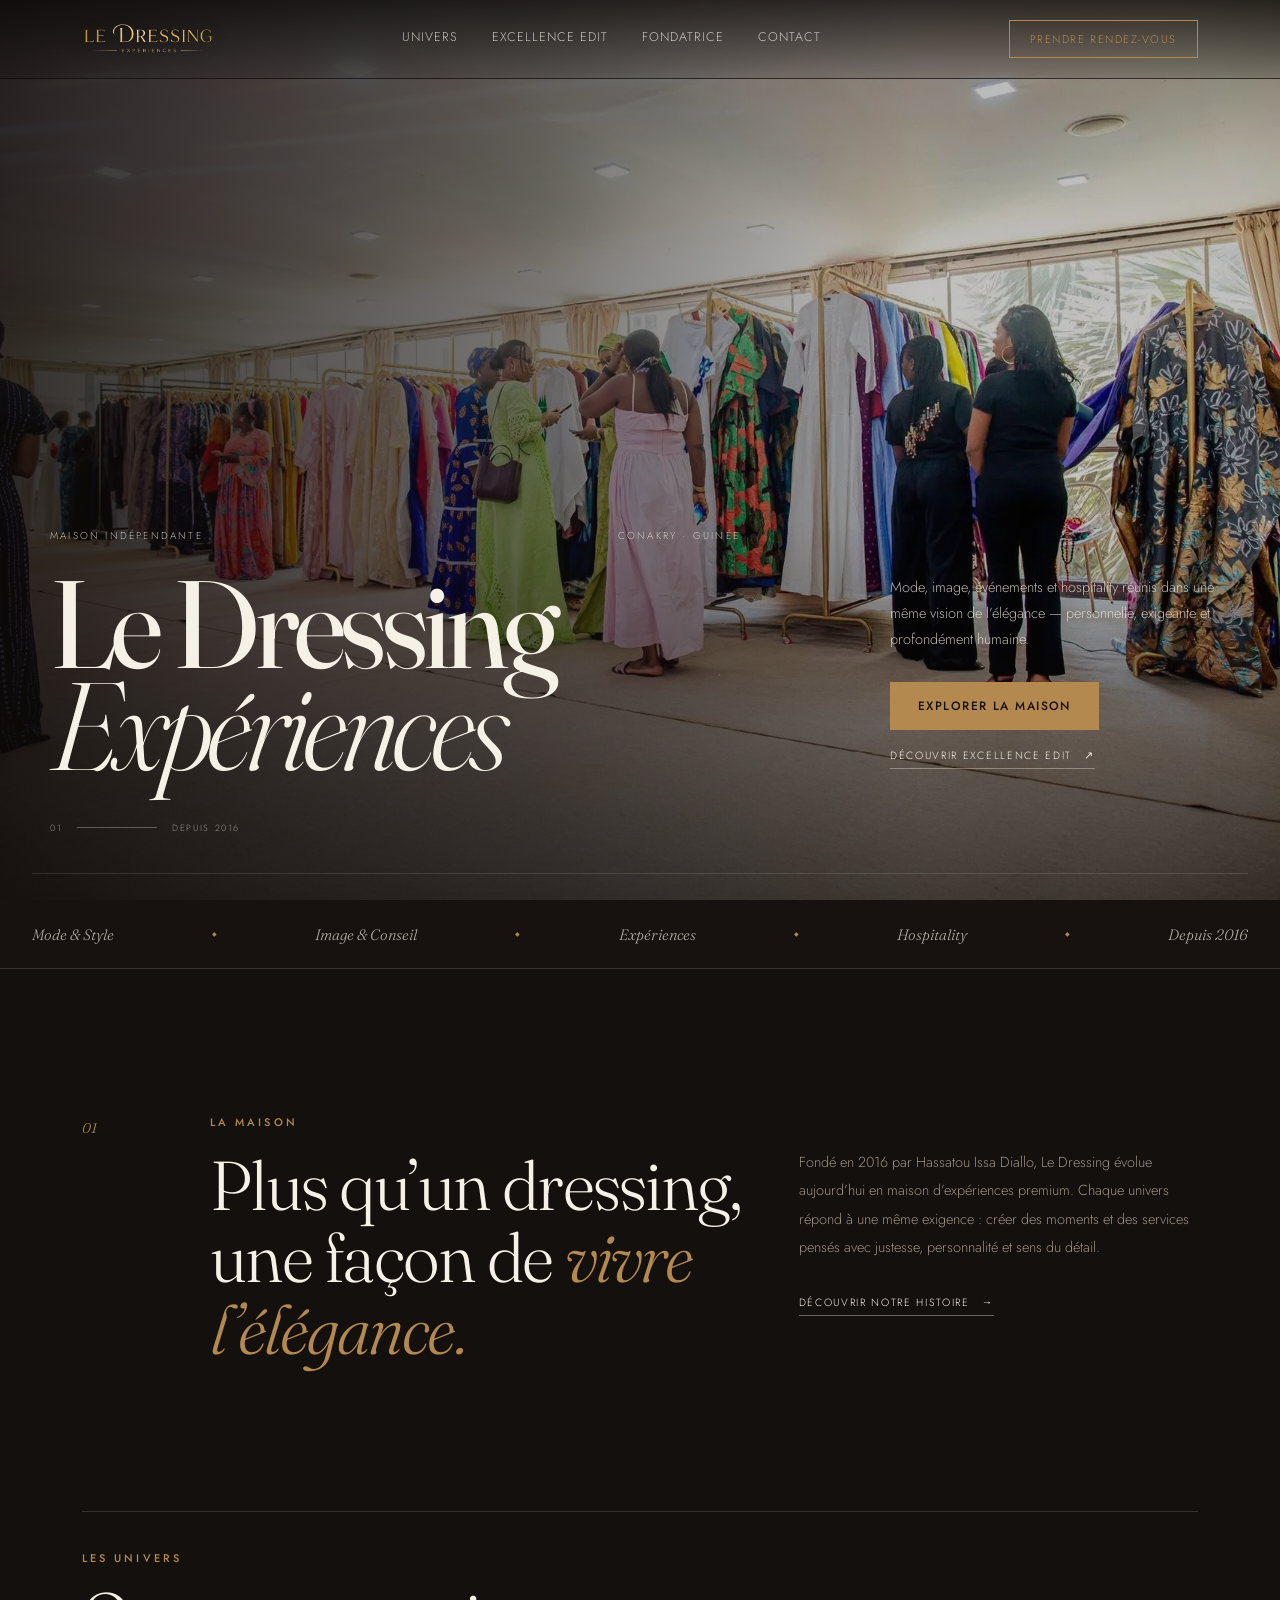
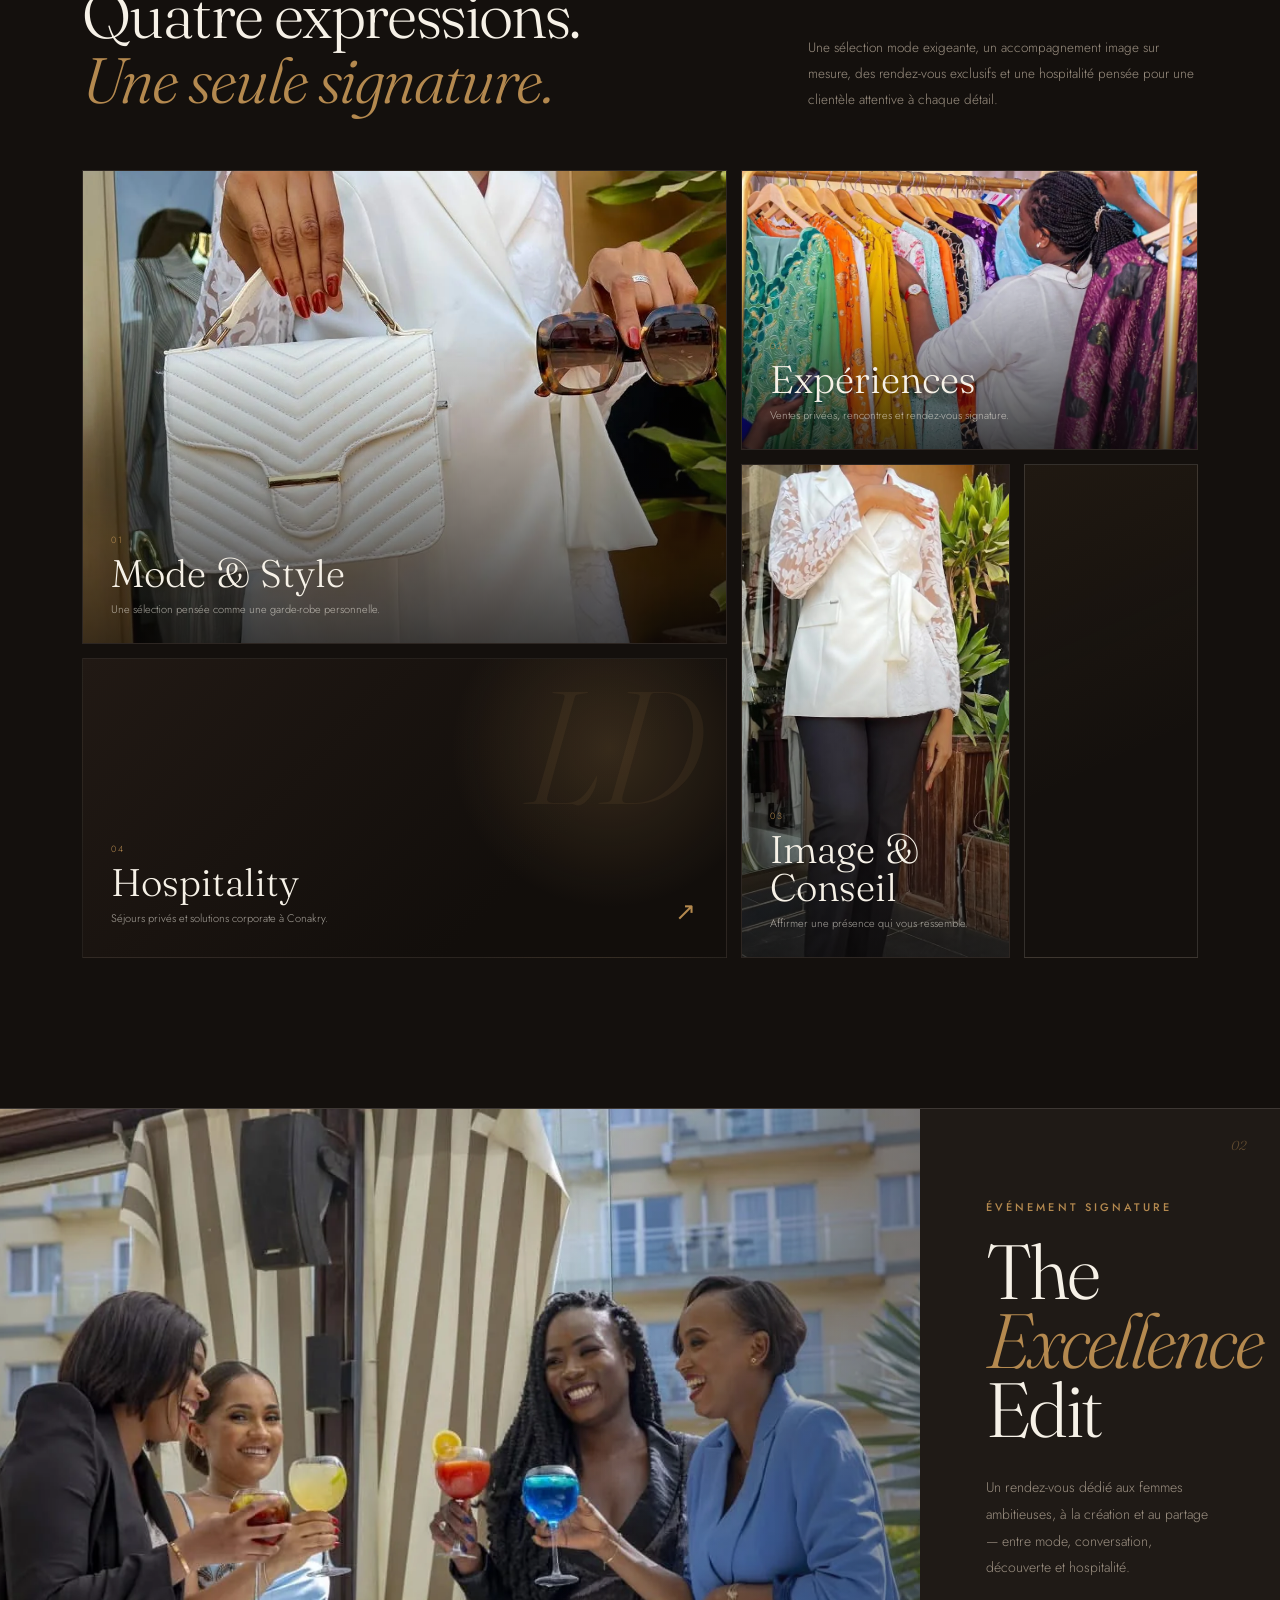
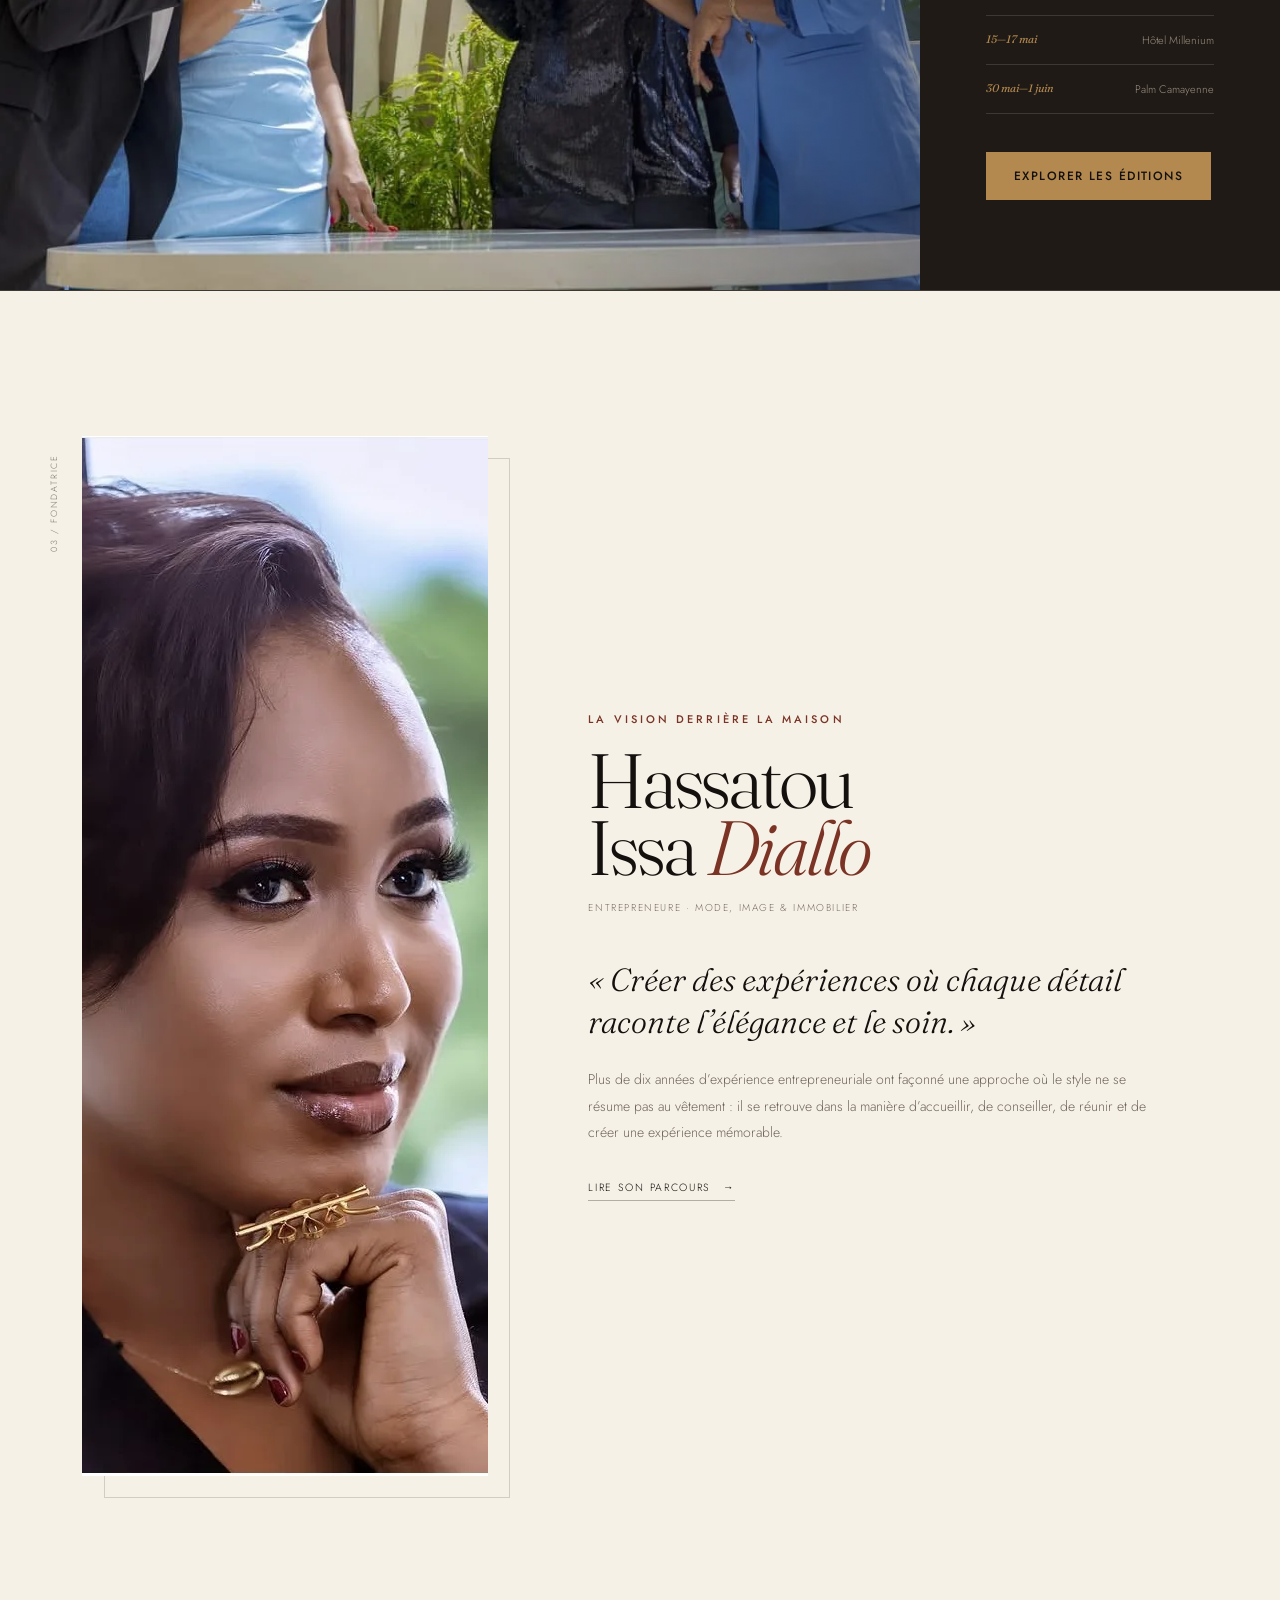
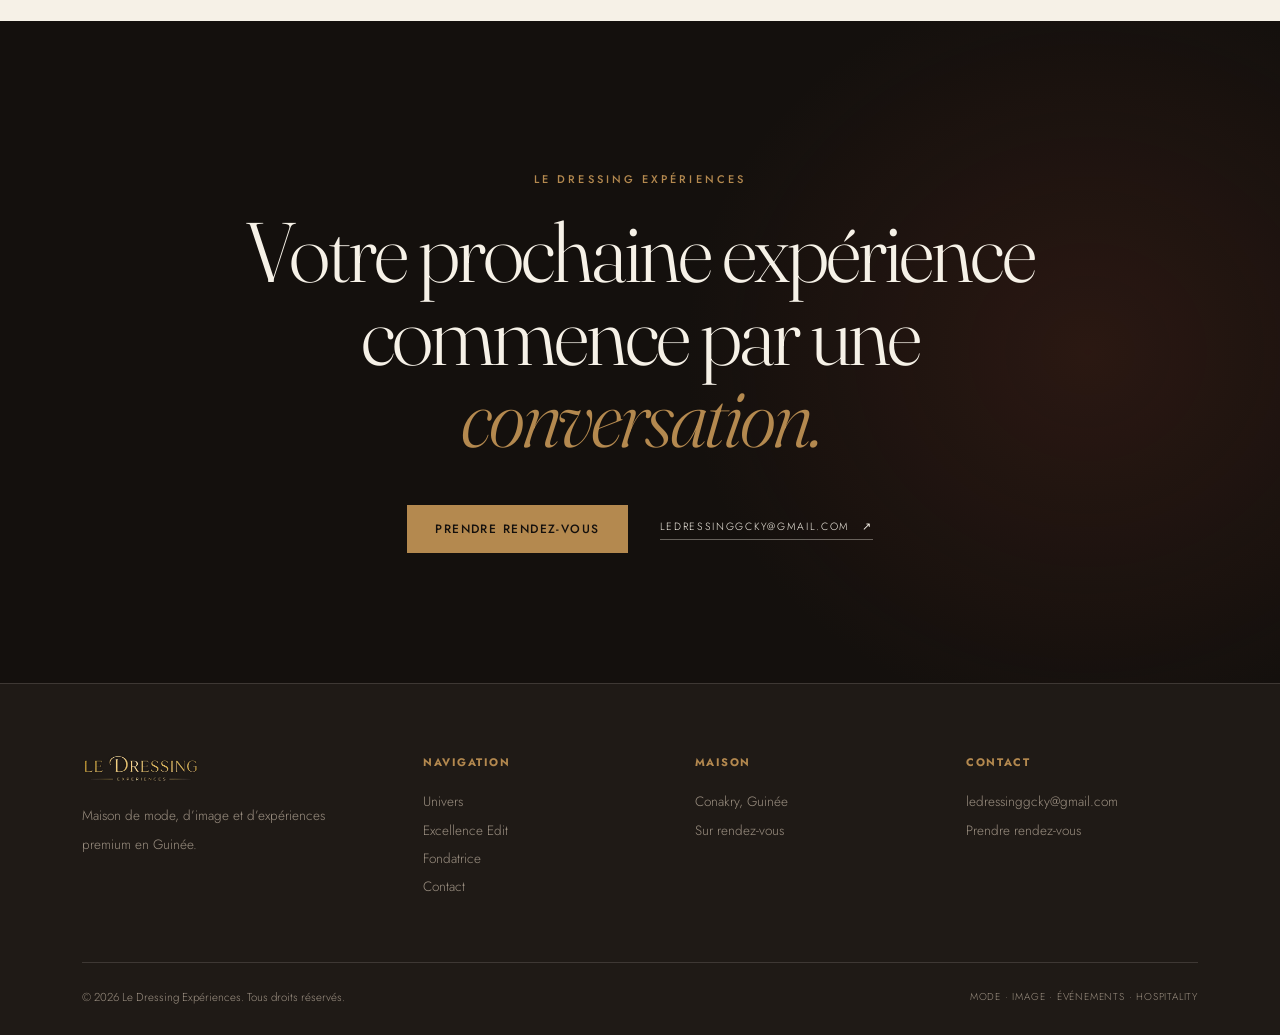
==== index.html @ 6ae2161b "Initial version Le Dressing Experiences" ====
<!DOCTYPE html>

<html lang="fr">
<head>
<meta charset="utf-8"/>
<meta content="width=device-width, initial-scale=1.0" name="viewport"/>
<title>Le Dressing Expériences — Mode, Image &amp; Expériences premium</title>
<meta content="Le Dressing Expériences, maison premium à Conakry : mode, conseil en image, événements exclusifs et hospitality sur rendez-vous." name="description"/>
<meta content="#14100D" name="theme-color"/>
<meta content="index,follow" name="robots"/>
<meta content="Le Dressing Expériences" property="og:title"/>
<meta content="Une maison premium à Conakry entre mode, image, événements exclusifs et hospitality." property="og:description"/>
<meta content="website" property="og:type"/>
<meta content="Le Dressing Expériences" property="og:site_name"/>
<meta content="fr_GN" property="og:locale"/>
<link href="https://fonts.googleapis.com" rel="preconnect"/>
<link crossorigin="" href="https://fonts.gstatic.com" rel="preconnect"/><link href="https://fonts.googleapis.com/css2?family=Fraunces:ital,opsz,wght@0,9..144,300;0,9..144,400;0,9..144,500;1,9..144,400;1,9..144,500&amp;family=Jost:wght@300;400;500;600&amp;display=swap" rel="stylesheet"/>
<link as="image" fetchpriority="high" href="assets/images/hero-le-dressing.webp" rel="preload"/><link href="assets/style.css" rel="stylesheet"/>
<link href="assets/images/logo-le-dressing.png" rel="icon" type="image/png"/>
<meta content="Le Dressing Expériences" name="author"/><meta content="telephone=no" name="format-detection"/></head>
<body class="home home-v3" data-page="home">
<a class="skip-link" href="#main-content">Aller au contenu</a>
<header>
<nav>
<a class="wordmark-logo" href="index.html"><img alt="Le Dressing Expériences" decoding="async" height="222" src="assets/images/logo-le-dressing.png" width="864"/></a>
<div class="navlinks">
<a href="univers.html">Univers</a>
<a href="excellence.html">Excellence Edit</a>
<a href="fondatrice.html">Fondatrice</a>
<a href="contact.html">Contact</a>
</div>
<a class="navcta" href="contact.html">Prendre rendez-vous</a>
<button aria-controls="mobile-menu" aria-label="Ouvrir le menu" class="hamburger" type="button"><span></span><span></span><span></span></button>
</nav>
<div aria-hidden="true" aria-label="Navigation mobile" class="mobile-menu" id="mobile-menu">
<button aria-label="Fermer le menu" class="mobile-menu-close" type="button">×</button>
<a aria-current="page" href="index.html">Accueil</a>
<a href="univers.html">Univers</a>
<a href="excellence.html">Excellence Edit</a>
<a href="fondatrice.html">Fondatrice</a>
<a href="contact.html">Contact</a>
<a class="navcta" href="contact.html">Prendre rendez-vous</a>
</div>
</header>
<main id="main-content">
<section class="hero editorial-hero">
<div class="hero-inner editorial-hero-inner">
<div class="hero-kicker">
<span>Maison indépendante</span>
<span>Conakry · Guinée</span>
</div>
<h1><span>Le Dressing</span><br/><em>Expériences</em></h1>
<div class="hero-bottomline">
<p class="hero-sub">Mode, image, événements et hospitality réunis dans une même vision de l’élégance — personnelle, exigeante et profondément humaine.</p>
<div class="hero-ctas">
<a class="btn-solid" href="univers.html">Explorer la maison</a>
<a class="text-link" href="excellence.html">Découvrir Excellence Edit <span>↗</span></a>
</div>
</div>
<div aria-hidden="true" class="hero-index"><span>01</span><i></i><span>Depuis 2016</span></div>
</div>
</section>
<section aria-label="Les univers Le Dressing" class="brand-strip">
<div class="brand-strip-track">
<span>Mode &amp; Style</span><i>◆</i><span>Image &amp; Conseil</span><i>◆</i><span>Expériences</span><i>◆</i><span>Hospitality</span><i>◆</i><span>Depuis 2016</span>
</div>
</section>
<section class="editorial-intro wrap">
<div class="editorial-intro-no">01</div>
<div class="editorial-intro-title">
<div class="eyebrow">La maison</div>
<h2>Plus qu’un dressing,<br/>une façon de <em>vivre l’élégance.</em></h2>
</div>
<div class="editorial-intro-copy">
<p>Fondé en 2016 par Hassatou Issa Diallo, Le Dressing évolue aujourd’hui en maison d’expériences premium. Chaque univers répond à une même exigence : créer des moments et des services pensés avec justesse, personnalité et sens du détail.</p>
<a class="text-link" href="fondatrice.html">Découvrir notre histoire <span>→</span></a>
</div>
</section>
<section class="editorial-universes wrap" id="univers">
<div class="section-line-head">
<div>
<div class="eyebrow">Les univers</div>
<h2>Quatre expressions.<br/><em>Une seule signature.</em></h2>
</div>
<p>Une sélection mode exigeante, un accompagnement image sur mesure, des rendez-vous exclusifs et une hospitalité pensée pour une clientèle attentive à chaque détail.</p>
</div>
<div class="fashion-grid">
<a class="fashion-tile fashion-tile-main" href="univers.html#mode">
<img alt="Accessoire de mode sélectionné par Le Dressing" decoding="async" height="1710" loading="lazy" src="assets/images/mode-sac-blanc.webp" width="1284"/>
<div class="fashion-tile-overlay"></div>
<div class="fashion-tile-caption"><span>01</span><h3>Mode &amp; Style</h3><small>Une sélection pensée comme une garde-robe personnelle.</small></div>
</a>
<a class="fashion-tile fashion-tile-event" href="univers.html#experiences">
<img alt="Expériences et événements Le Dressing" decoding="async" height="1648" loading="lazy" src="assets/images/experiences-evenements.webp" width="1100"/>
<div class="fashion-tile-overlay"></div>
<div class="fashion-tile-caption"><span>02</span><h3>Expériences</h3><small>Ventes privées, rencontres et rendez-vous signature.</small></div>
</a>
<a class="fashion-tile fashion-tile-image" href="univers.html#image">
<img alt="Conseil en image Le Dressing" decoding="async" height="1073" loading="lazy" src="assets/images/look-image-conseil.webp" width="1074"/>
<div class="fashion-tile-overlay"></div>
<div class="fashion-tile-caption"><span>03</span><h3>Image &amp; Conseil</h3><small>Affirmer une présence qui vous ressemble.</small></div>
</a>
<a class="fashion-tile fashion-tile-hospitality" href="univers.html#hospitality">
<div class="hospitality-monogram">LD</div>
<div class="fashion-tile-caption"><span>04</span><h3>Hospitality</h3><small>Séjours privés et solutions corporate à Conakry.</small></div>
<div class="tile-arrow">↗</div>
</a>
</div>
</section>
<section class="signature-feature">
<div class="signature-photo">
<img alt="Moment convivial lors d’un événement Le Dressing" decoding="async" height="933" loading="lazy" src="assets/images/excellence-cocktails.webp" width="1400"/>
</div>
<div class="signature-panel">
<div class="signature-number">02</div>
<div class="eyebrow">Événement signature</div>
<h2>The<br/><em>Excellence</em><br/>Edit</h2>
<p>Un rendez-vous dédié aux femmes ambitieuses, à la création et au partage — entre mode, conversation, découverte et hospitalité.</p>
<div class="signature-facts">
<div><b>15—17 mai</b><span>Hôtel Millenium</span></div>
<div><b>30 mai—1 juin</b><span>Palm Camayenne</span></div>
</div>
<a class="btn-solid" href="excellence.html">Explorer les éditions</a>
</div>
</section>
<section class="founder-editorial">
<div class="wrap founder-editorial-grid">
<div class="founder-image-wrap">
<div class="founder-image-index">03 / Fondatrice</div>
<img alt="Hassatou Issa Diallo, fondatrice de Le Dressing Expériences" decoding="async" height="1040" loading="lazy" src="assets/images/hassatou-issa-diallo.webp" width="828"/>
</div>
<div class="founder-editorial-copy">
<div class="eyebrow">La vision derrière la maison</div>
<h2>Hassatou<br/>Issa <em>Diallo</em></h2>
<p class="founder-role">Entrepreneure · Mode, Image &amp; Immobilier</p>
<blockquote>« Créer des expériences où chaque détail raconte l’élégance et le soin. »</blockquote>
<p>Plus de dix années d’expérience entrepreneuriale ont façonné une approche où le style ne se résume pas au vêtement : il se retrouve dans la manière d’accueillir, de conseiller, de réunir et de créer une expérience mémorable.</p>
<a class="text-link dark-link" href="fondatrice.html">Lire son parcours <span>→</span></a>
</div>
</div>
</section>
<section class="closing-editorial">
<div class="wrap closing-editorial-inner">
<div class="eyebrow">Le Dressing Expériences</div>
<h2>Votre prochaine expérience<br/>commence par une <em>conversation.</em></h2>
<div class="closing-actions">
<a class="btn-solid" href="contact.html">Prendre rendez-vous</a>
<a class="text-link" href="mailto:ledressinggcky@gmail.com">ledressinggcky@gmail.com <span>↗</span></a>
</div>
</div>
</section>
</main>
<footer id="contact-footer">
<div class="wrap">
<div class="f-top">
<div>
<img alt="Le Dressing Expériences" decoding="async" height="222" loading="lazy" src="assets/images/logo-le-dressing.png" style="height:30px;width:auto;margin-bottom:18px;display:block;" width="864"/>
<p>Maison de mode, d’image et d’expériences premium en Guinée.</p>
</div>
<div>
<h5>Navigation</h5>
<a href="univers.html">Univers</a>
<a href="excellence.html">Excellence Edit</a>
<a href="fondatrice.html">Fondatrice</a>
<a href="contact.html">Contact</a>
</div>
<div>
<h5>Maison</h5>
<p>Conakry, Guinée</p>
<p>Sur rendez-vous</p>
</div>
<div>
<h5>Contact</h5>
<a href="mailto:ledressinggcky@gmail.com">ledressinggcky@gmail.com</a>
<a href="contact.html">Prendre rendez-vous</a>
</div>
</div>
<div class="f-bottom">
<div>© 2026 Le Dressing Expériences. Tous droits réservés.</div>
<div style="color:var(--taupe);letter-spacing:.08em;text-transform:uppercase;font-size:10px;">Mode · Image · Événements · Hospitality</div>
</div>
</div>
</footer>
<script defer="" src="assets/app.js"></script>
</body>
</html>
---- assets/style.css ----
:root{
    --ink:#14100D;
    --ink-2:#1F1A16;
    --ivory:#F6F1E7;
    --gold:#B4894F;
    --rust:#7A3324;
    --taupe:#9C9082;
    --line: rgba(246,241,231,0.14);
  }
  *{margin:0;padding:0;box-sizing:border-box;}
  html{scroll-behavior:smooth;}
  body{
    background:var(--ink);
    color:var(--ivory);
    font-family:'Jost', sans-serif;
    font-weight:300;
    overflow-x:hidden;
  }
  .serif{font-family:'Fraunces', serif;}
  .eyebrow{
    font-family:'Jost', sans-serif;
    text-transform:uppercase;
    letter-spacing:0.28em;
    font-size:11px;
    color:var(--gold);
    font-weight:500;
  }
  a{color:inherit; text-decoration:none;}
  .wrap{max-width:1180px; margin:0 auto; padding:0 32px;}

  /* dressing-rail divider — signature motif */
  .rail{
    display:flex;
    align-items:center;
    gap:0;
    width:100%;
  }
  .rail::before, .rail::after{
    content:"";
    height:1px;
    background:var(--line);
    flex:1;
  }
  .rail-ticks{
    display:flex;
    gap:14px;
    padding:0 18px;
  }
  .rail-ticks span{
    width:1px;
    height:14px;
    background:var(--gold);
    opacity:0.7;
    display:block;
  }

  /* nav */
  header{
    position:sticky; top:0; z-index:50;
    background:rgba(20,16,13,0.88);
    backdrop-filter: blur(10px);
    border-bottom:1px solid var(--line);
  }
  nav{
    display:flex; align-items:center; justify-content:space-between;
    padding:20px 32px;
    max-width:1180px; margin:0 auto;
  }
  .wordmark{
    font-family:'Fraunces', serif;
    font-size:19px;
    letter-spacing:0.14em;
  }
  .wordmark small{
    display:block;
    font-family:'Jost', sans-serif;
    font-size:8.5px;
    letter-spacing:0.32em;
    color:var(--gold);
    margin-top:3px;
  }
  .navlinks{display:flex; gap:34px; font-size:12.5px; letter-spacing:0.08em; text-transform:uppercase;}
  .navlinks a{opacity:0.75; transition:opacity .25s;}
  .navlinks a:hover{opacity:1; color:var(--gold);}
  .navcta{
    border:1px solid var(--gold);
    padding:10px 20px;
    font-size:11px;
    letter-spacing:0.14em;
    text-transform:uppercase;
    color:var(--gold);
    transition: all .25s;
    white-space:nowrap;
  }
  .navcta:hover{background:var(--gold); color:var(--ink);}
  @media (max-width:860px){ .navlinks{display:none;} }

  /* hero */
  .hero{
    position:relative;
    min-height:92vh;
    display:flex;
    align-items:flex-end;
    padding:0 32px 90px;
    background:
      radial-gradient(ellipse 80% 60% at 75% 15%, rgba(122,51,36,0.28), transparent 60%),
      radial-gradient(ellipse 60% 50% at 10% 90%, rgba(180,137,79,0.10), transparent 60%),
      var(--ink);
  }
  .hero-inner{max-width:1180px; margin:0 auto; width:100%;}
  .hero h1{
    font-family:'Fraunces', serif;
    font-weight:400;
    font-size:clamp(48px, 8vw, 104px);
    line-height:0.98;
    letter-spacing:-0.01em;
  }
  .hero h1 em{
    font-style:italic;
    font-weight:400;
    color:var(--gold);
  }
  .hero-sub{
    max-width:440px;
    margin-top:26px;
    font-size:16px;
    line-height:1.7;
    color:var(--taupe);
  }
  .hero-ctas{display:flex; gap:16px; margin-top:38px; flex-wrap:wrap;}
  .btn-solid{
    background:var(--gold); color:var(--ink);
    padding:15px 28px;
    font-size:12px; letter-spacing:0.12em; text-transform:uppercase;
    font-weight:500;
    transition:opacity .25s;
  }
  .btn-solid:hover{opacity:0.85;}
  .btn-ghost{
    border:1px solid var(--line);
    padding:15px 28px;
    font-size:12px; letter-spacing:0.12em; text-transform:uppercase;
    transition:border-color .25s, color .25s;
  }
  .btn-ghost:hover{border-color:var(--gold); color:var(--gold);}

  /* placeholder media block */
  .ph{
    position:relative;
    background:
      linear-gradient(150deg, rgba(180,137,79,0.16), rgba(122,51,36,0.22)),
      repeating-linear-gradient(45deg, rgba(246,241,231,0.03) 0 2px, transparent 2px 14px);
    border:1px dashed rgba(246,241,231,0.28);
    display:flex; align-items:center; justify-content:center;
    text-align:center;
  }
  .ph-label{
    font-size:10.5px;
    letter-spacing:0.12em;
    text-transform:uppercase;
    color:var(--taupe);
    padding:14px;
    line-height:1.6;
  }
  .ph-label b{display:block; color:var(--ivory); font-size:11px; margin-bottom:4px; letter-spacing:0.08em;}

  /* intro statement */
  .intro{padding:120px 0 100px;}
  .intro-grid{
    display:grid; grid-template-columns:1fr 1.4fr; gap:60px; align-items:start;
  }
  .intro-grid .eyebrow{margin-bottom:18px;}
  .intro-grid h2{
    font-family:'Fraunces', serif; font-weight:400;
    font-size:clamp(26px,3.4vw,38px);
    line-height:1.25;
  }
  .intro-grid p{color:var(--taupe); line-height:1.85; font-size:15px; margin-top:20px;}
  @media (max-width:760px){ .intro-grid{grid-template-columns:1fr;} }

  /* universes */
  .universes{padding:0 0 130px;}
  .u-head{display:flex; justify-content:space-between; align-items:flex-end; margin-bottom:44px; gap:20px; flex-wrap:wrap;}
  .u-head h3{font-family:'Fraunces', serif; font-size:30px; font-weight:400;}
  .u-grid{display:grid; grid-template-columns:repeat(4,1fr); gap:1px; background:var(--line); border:1px solid var(--line);}
  .u-card{background:var(--ink); padding:34px 26px; min-height:340px; display:flex; flex-direction:column;}
  .u-card .ph{height:150px; margin-bottom:22px;}
  .u-card h4{font-family:'Fraunces', serif; font-size:19px; font-weight:400; margin-bottom:10px;}
  .u-card p{font-size:13px; color:var(--taupe); line-height:1.7; flex:1;}
  .u-card .tag{font-size:10px; letter-spacing:0.14em; text-transform:uppercase; color:var(--gold); margin-top:16px;}
  @media (max-width:960px){ .u-grid{grid-template-columns:1fr 1fr;} }
  @media (max-width:560px){ .u-grid{grid-template-columns:1fr;} }
  .u-card.quiet{opacity:0.82;}

  /* excellence edit */
  .excellence{
    background:var(--ink-2);
    border-top:1px solid var(--line);
    border-bottom:1px solid var(--line);
    padding:110px 0;
    position:relative;
  }
  .ex-grid{display:grid; grid-template-columns:1fr 1fr; gap:70px; align-items:center;}
  .ex-grid h3{
    font-family:'Fraunces', serif; font-style:italic; font-weight:400;
    font-size:clamp(36px,5vw,58px); line-height:1.05; color:var(--gold);
    margin:14px 0 22px;
  }
  .ex-grid p{color:var(--taupe); line-height:1.8; font-size:14.5px; max-width:420px;}
  .ex-facts{margin-top:28px; display:flex; flex-direction:column; gap:10px;}
  .ex-facts div{font-size:12.5px; color:var(--ivory); display:flex; gap:10px; align-items:baseline;}
  .ex-facts span{color:var(--gold); font-family:'Fraunces', serif; font-style:italic;}
  .ex-media{aspect-ratio:4/5;}
  .ex-mosaic{display:grid; grid-template-columns:1fr 1fr; grid-template-rows:1fr 1fr; gap:10px; aspect-ratio:4/5;}
  .ex-mosaic img{width:100%; height:100%; object-fit:cover; display:block;}
  @media (max-width:860px){ .ex-grid{grid-template-columns:1fr;} }

  /* founder */
  .founder{padding:120px 0;}
  .f-grid{display:grid; grid-template-columns:0.8fr 1.2fr; gap:64px; align-items:center;}
  .f-portrait{aspect-ratio:3/4;}
  .f-eyebrow{margin-bottom:16px;}
  .founder h3{font-family:'Fraunces', serif; font-size:32px; font-weight:400; letter-spacing:0.02em;}
  .founder .role{color:var(--taupe); font-size:12.5px; letter-spacing:0.06em; margin-top:6px;}
  .founder p{margin-top:20px; line-height:1.85; font-size:14.5px; color:var(--taupe); max-width:520px;}
  .f-timeline{display:flex; gap:36px; margin-top:34px; flex-wrap:wrap;}
  .f-timeline div b{font-family:'Fraunces', serif; font-style:italic; color:var(--gold); font-size:20px; display:block;}
  .f-timeline div span{font-size:11.5px; color:var(--taupe); letter-spacing:0.04em;}
  .quote-mark{font-family:'Fraunces', serif; font-size:44px; color:var(--gold); font-style:italic; line-height:1;}
  @media (max-width:860px){ .f-grid{grid-template-columns:1fr;} }

  /* footer */
  footer{background:var(--ink-2); border-top:1px solid var(--line); padding:80px 0 30px;}
  .f-top{display:grid; grid-template-columns:1.3fr 1fr 1fr 1fr; gap:40px; padding-bottom:60px;}
  .f-top h5{font-size:11px; letter-spacing:0.14em; text-transform:uppercase; color:var(--gold); margin-bottom:18px;}
  .f-top a, .f-top p{display:block; font-size:13.5px; color:var(--taupe); line-height:2.1;}
  .f-top a:hover{color:var(--gold);}
  .note{
    font-size:11px; color:var(--rust); border:1px dashed var(--rust); padding:8px 10px; margin-top:10px; line-height:1.6;
  }
  .f-bottom{
    display:flex; justify-content:space-between; align-items:center;
    padding-top:26px; border-top:1px solid var(--line);
    font-size:11.5px; color:var(--taupe); flex-wrap:wrap; gap:10px;
  }
  @media (max-width:860px){ .f-top{grid-template-columns:1fr 1fr;} }
  @media (max-width:560px){ .f-top{grid-template-columns:1fr;} }

/* --- shared inner-page additions --- */
.page-hero{
  padding:190px 0 70px;
  background:
    radial-gradient(ellipse 70% 50% at 85% 0%, rgba(122,51,36,0.24), transparent 60%),
    var(--ink);
  border-bottom:1px solid var(--line);
}
.page-hero .eyebrow{margin-bottom:16px;}
.page-hero h1{
  font-family:'Fraunces', serif; font-weight:400;
  font-size:clamp(38px,6vw,68px); line-height:1.04;
}
.page-hero p{color:var(--taupe); max-width:520px; margin-top:20px; font-size:15px; line-height:1.8;}
.crumb{font-size:11px; letter-spacing:0.1em; text-transform:uppercase; color:var(--taupe); margin-bottom:26px;}
.crumb a{color:var(--taupe);} .crumb a:hover{color:var(--gold);}

/* detail block: image + text, alternating */
.detail-block{padding:90px 0; border-bottom:1px solid var(--line);}
.detail-grid{display:grid; grid-template-columns:1fr 1fr; gap:64px; align-items:center;}
.detail-grid.reverse .db-media{order:2;}
.db-media{aspect-ratio:4/5; overflow:hidden;}
.db-media img{width:100%; height:100%; object-fit:cover; display:block;}
.db-media.ph{padding:0;}
.db-num{font-family:'Fraunces', serif; font-style:italic; color:var(--gold); font-size:15px; margin-bottom:14px;}
.detail-grid h3{font-family:'Fraunces', serif; font-weight:400; font-size:30px; margin-bottom:16px;}
.detail-grid p{color:var(--taupe); line-height:1.85; font-size:14.5px; max-width:440px;}
.detail-grid ul{margin-top:20px; display:flex; flex-direction:column; gap:8px;}
.detail-grid li{font-size:13px; color:var(--ivory); padding-left:18px; position:relative;}
.detail-grid li::before{content:"—"; position:absolute; left:0; color:var(--gold);}
@media (max-width:860px){
  .detail-grid, .detail-grid.reverse{grid-template-columns:1fr;}
  .detail-grid.reverse .db-media{order:0;}
  .page-hero{padding-top:150px;}
}

/* editions list (Excellence Edit page) */
.editions{padding:90px 0;}
.edition-row{
  display:grid; grid-template-columns:120px 1fr auto; gap:28px; align-items:center;
  padding:28px 0; border-bottom:1px solid var(--line);
}
.edition-row .ed-date{font-family:'Fraunces', serif; font-style:italic; color:var(--gold); font-size:16px;}
.edition-row h4{font-family:'Fraunces', serif; font-weight:400; font-size:20px; margin-bottom:6px;}
.edition-row p{font-size:13px; color:var(--taupe);}
.edition-row .ed-status{font-size:10.5px; letter-spacing:0.12em; text-transform:uppercase; color:var(--gold); border:1px solid var(--gold); padding:6px 14px; white-space:nowrap;}
@media (max-width:700px){ .edition-row{grid-template-columns:1fr; gap:10px;} }

/* simple gallery grid */
.gallery{display:grid; grid-template-columns:repeat(3,1fr); gap:2px; background:var(--line); border:1px solid var(--line); margin-top:60px;}
.gallery .g-item{aspect-ratio:1; overflow:hidden; background:var(--ink);}
.gallery img{width:100%; height:100%; object-fit:cover; display:block;}
@media (max-width:700px){ .gallery{grid-template-columns:repeat(2,1fr);} }

/* contact page */
.contact-grid{display:grid; grid-template-columns:1fr 1fr; gap:70px; padding:100px 0 130px;}
.c-card{border:1px solid var(--line); padding:30px; margin-bottom:16px;}
.c-card h5{font-size:11px; letter-spacing:0.14em; text-transform:uppercase; color:var(--gold); margin-bottom:12px;}
.c-card .val{font-family:'Fraunces', serif; font-size:19px;}
.c-card .alt{font-size:12px; color:var(--taupe); margin-top:8px;}
.map-ph{aspect-ratio:1/1; margin-top:10px;}
@media (max-width:860px){ .contact-grid{grid-template-columns:1fr; padding-top:60px;} }


/* --- scroll motion --- */
.reveal-init{opacity:0; transform:translateY(28px); transition:opacity .9s cubic-bezier(.2,.7,.2,1), transform .9s cubic-bezier(.2,.7,.2,1);}
.reveal-init.is-visible{opacity:1; transform:translateY(0);}
header{transition:box-shadow .3s ease, padding .3s ease;}
header.scrolled{box-shadow:0 12px 34px rgba(0,0,0,0.38);}
.hero-inner > *{opacity:0; transform:translateY(18px); animation:heroIn .9s cubic-bezier(.2,.7,.2,1) forwards;}
.hero-inner .eyebrow{animation-delay:.1s;}
.hero-inner h1{animation-delay:.22s;}
.hero-inner .hero-sub{animation-delay:.38s;}
.hero-inner .hero-ctas{animation-delay:.52s;}
@keyframes heroIn{to{opacity:1; transform:translateY(0);}}
.page-hero .eyebrow, .page-hero h1, .page-hero p{opacity:0; transform:translateY(16px); animation:heroIn .8s cubic-bezier(.2,.7,.2,1) forwards;}
.page-hero h1{animation-delay:.14s;}
.page-hero p{animation-delay:.28s;}
@media (prefers-reduced-motion:reduce){
  .reveal-init, .hero-inner > *, .page-hero *{opacity:1 !important; transform:none !important; animation:none !important; transition:none !important;}
}


/* --- refined mobile nav --- */
@media (max-width:860px){
  nav{padding:16px 20px;}
  .navcta{padding:9px 14px; font-size:10px;}
  .wordmark{font-size:16px;}
  .hero{padding:0 20px 60px; min-height:88vh;}
  .wrap{padding:0 20px;}
  .founder .quote-mark{font-size:36px;}
  .contact-grid{gap:40px;}
}
@media (max-width:560px){
  .hero-ctas{flex-direction:column; align-items:stretch;}
  .btn-solid, .btn-ghost{text-align:center;}
  .u-head{flex-direction:column; align-items:flex-start; gap:10px;}
  .ex-facts div{flex-direction:column; gap:2px;}
  .f-timeline{gap:22px;}
  .gallery{grid-template-columns:1fr 1fr;}
  .ex-mosaic{aspect-ratio:1/1.3;}
}


/* --- logo + mobile menu --- */
.wordmark-logo img{height:34px; display:block;}
.hamburger{display:none; flex-direction:column; gap:5px; width:26px; cursor:pointer; background:none; border:none; padding:4px; z-index:110; position:relative;}
.hamburger span{display:block; height:1.5px; width:100%; background:var(--ivory); transition:transform .3s ease, opacity .3s ease;}
.mobile-menu{
  position:fixed; inset:0; z-index:100;
  background:var(--ink);
  display:flex; flex-direction:column; align-items:flex-start; justify-content:center; gap:26px;
  padding:40px 32px;
  transform:translateY(-100%); transition:transform .45s cubic-bezier(.2,.7,.2,1);
}
.mobile-menu.open{transform:translateY(0);}
.mobile-menu a{font-family:'Fraunces', serif; font-size:30px; color:var(--ivory); font-weight:400;}
.mobile-menu .navcta{margin-top:16px; display:inline-block;}
.mobile-menu-close{position:absolute; top:26px; right:28px; font-size:30px; line-height:1; background:none; border:none; color:var(--ivory); cursor:pointer;}
@media (max-width:860px){
  .navlinks{display:none;}
  .hamburger{display:flex;}
  .wordmark-logo img{height:26px;}
}
@media (min-width:861px){
  .mobile-menu{display:none;}
}


/* ===== V2 editorial refinements ===== */
:root{--cream:#ECE3D5;--soft-gold:#C9A66B;}
::selection{background:var(--gold);color:var(--ink);}
body{min-height:100vh;text-rendering:optimizeLegibility;-webkit-font-smoothing:antialiased;}
img{max-width:100%;}
a,button,input,textarea{outline-offset:4px;}
a:focus-visible,button:focus-visible,input:focus-visible,textarea:focus-visible{outline:1px solid var(--soft-gold);}
.skip-link{position:fixed;left:16px;top:-80px;z-index:999;background:var(--ivory);color:var(--ink);padding:10px 14px;font-size:12px;transition:top .2s;}
.skip-link:focus{top:16px;}
header{background:rgba(20,16,13,.78);backdrop-filter:blur(18px);-webkit-backdrop-filter:blur(18px);}
header.scrolled{background:rgba(20,16,13,.94);}
.navlinks a{position:relative;padding-bottom:5px;}
.navlinks a::after{content:"";position:absolute;left:0;bottom:0;width:100%;height:1px;background:var(--gold);transform:scaleX(0);transform-origin:right;transition:transform .3s ease;}
.navlinks a:hover::after,.navlinks a[aria-current="page"]::after{transform:scaleX(1);transform-origin:left;}
.navlinks a[aria-current="page"]{color:var(--ivory);opacity:1;}
.wordmark-logo img{width:auto;filter:drop-shadow(0 2px 8px rgba(0,0,0,.18));}
.home .hero{background:linear-gradient(180deg,rgba(20,16,13,.28) 0%,rgba(20,16,13,.46) 43%,rgba(20,16,13,.96) 94%),radial-gradient(ellipse 80% 60% at 78% 12%,rgba(122,51,36,.15),transparent 60%),url("images/hero-le-dressing.webp");background-size:cover;background-position:center 30%;}
.hero::after{content:"";position:absolute;inset:auto 32px 24px;border-bottom:1px solid rgba(246,241,231,.12);pointer-events:none;}
.hero-inner{position:relative;z-index:1;}
.hero h1{max-width:820px;text-wrap:balance;}
.hero-sub{color:rgba(246,241,231,.72);}
.hero-meta{display:flex;gap:24px;align-items:center;margin-top:24px;font-size:10px;letter-spacing:.18em;text-transform:uppercase;color:rgba(246,241,231,.58);}
.hero-meta span+span{position:relative;padding-left:24px;}.hero-meta span+span::before{content:"";position:absolute;left:0;top:50%;width:1px;height:14px;background:var(--gold);transform:translateY(-50%);opacity:.7;}
.btn-solid,.btn-ghost,.navcta{transition:transform .25s ease,background .25s ease,color .25s ease,border-color .25s ease,opacity .25s ease;}
.btn-solid:hover,.navcta:hover{transform:translateY(-2px);opacity:1;}
.btn-ghost:hover{transform:translateY(-2px);}
.intro{padding-top:110px;}
.intro-grid h2{max-width:580px;text-wrap:balance;}
.u-grid{gap:12px;background:transparent;border:0;}
.u-card{position:relative;border:1px solid var(--line);min-height:390px;overflow:hidden;transition:transform .35s ease,border-color .35s ease,background .35s ease;}
.u-card:hover{transform:translateY(-6px);border-color:rgba(180,137,79,.5);background:#18130f;}
.u-card .ph{height:178px;overflow:hidden;border:0;}
.u-card img{width:100%;height:100%;object-fit:cover;display:block;transition:transform .7s cubic-bezier(.2,.7,.2,1);}
.u-card:hover img{transform:scale(1.035);}
.ph{border:1px solid rgba(180,137,79,.24);background:radial-gradient(circle at 70% 20%,rgba(180,137,79,.22),transparent 38%),linear-gradient(140deg,#211914,#14100d 58%,#2a1712);}
.ph::after{content:"LD";font-family:'Fraunces',serif;font-style:italic;font-size:52px;color:rgba(180,137,79,.16);position:absolute;right:18px;bottom:8px;}
.ph-label{position:relative;z-index:1;color:rgba(246,241,231,.68);}
.excellence{overflow:hidden;}
.excellence::before{content:"";position:absolute;width:440px;height:440px;border:1px solid rgba(180,137,79,.12);border-radius:50%;right:-180px;top:-160px;}
.ex-mosaic img,.db-media img,.gallery img,.f-portrait img,.map-ph img{transition:transform .8s cubic-bezier(.2,.7,.2,1);}
.ex-mosaic img:hover,.gallery img:hover{transform:scale(1.025);}
.db-media,.f-portrait,.map-ph{position:relative;overflow:hidden;border:1px solid rgba(246,241,231,.10);}
.db-media::after,.f-portrait::after,.map-ph::after{content:"";position:absolute;inset:0;box-shadow:inset 0 0 0 1px rgba(246,241,231,.05);pointer-events:none;}
.detail-block{padding:110px 0;}
.detail-grid h3{font-size:clamp(28px,3.2vw,40px);line-height:1.15;text-wrap:balance;}
.page-hero{padding:155px 0 82px;}
.page-hero h1{text-wrap:balance;max-width:760px;}
.edition-row{transition:background .25s ease,padding .25s ease;}
.edition-row:hover{background:rgba(246,241,231,.025);padding-left:12px;padding-right:12px;}
.gallery{gap:10px;background:transparent;border:0;}
.gallery .g-item{border:1px solid var(--line);}
.gallery-4{grid-template-columns:repeat(4,1fr);}
@media(max-width:860px){.gallery-4{grid-template-columns:repeat(2,1fr);}}
.contact-grid{align-items:start;}
.c-card{background:linear-gradient(180deg,rgba(246,241,231,.018),rgba(246,241,231,.006));transition:border-color .25s ease,transform .25s ease;}
.c-card:hover{border-color:rgba(180,137,79,.4);transform:translateY(-2px);}
.contact-form{display:flex;flex-direction:column;gap:14px;margin-top:24px;}
.field{display:flex;flex-direction:column;gap:8px;}
.field label{font-size:10px;letter-spacing:.16em;text-transform:uppercase;color:var(--taupe);}
.field input,.field textarea{width:100%;background:rgba(246,241,231,.018);border:1px solid var(--line);color:var(--ivory);padding:14px 16px;font-family:'Jost',sans-serif;font-size:14px;outline:none;transition:border-color .25s ease,background .25s ease;}
.field input:focus,.field textarea:focus{border-color:rgba(180,137,79,.7);background:rgba(246,241,231,.03);}
.field textarea{resize:vertical;min-height:130px;}
.contact-help{font-size:11.5px;color:var(--taupe);line-height:1.7;margin-top:10px;}
.cta-band{padding:84px 0;border-top:1px solid var(--line);background:radial-gradient(ellipse 55% 130% at 85% 50%,rgba(122,51,36,.20),transparent 60%),#18130f;}
.cta-band .cta-inner{display:flex;align-items:flex-end;justify-content:space-between;gap:32px;}
.cta-band h2{font-family:'Fraunces',serif;font-weight:400;font-size:clamp(30px,4vw,48px);line-height:1.1;max-width:620px;margin-top:12px;text-wrap:balance;}
footer{padding-top:70px;}
.footer-brand img{height:34px;width:auto;margin-bottom:18px;}
.f-top p{max-width:290px;}
.f-bottom strong{font-weight:400;color:var(--ivory);}
.mobile-menu a[aria-current="page"]{color:var(--gold);}
@media(max-width:860px){.cta-band .cta-inner{align-items:flex-start;flex-direction:column}.page-hero{padding-top:130px}.detail-block{padding:78px 0}.hero::after{inset:auto 20px 18px}.u-card{min-height:360px}.hero-meta{flex-wrap:wrap;gap:12px}.hero-meta span+span{padding-left:12px}}
@media(max-width:560px){nav{gap:12px}.navcta{display:none}.wordmark-logo img{height:25px}.hero{min-height:84svh}.hero h1{font-size:clamp(46px,16vw,72px)}.hero-sub{font-size:14.5px}.intro{padding:82px 0 74px}.universes{padding-bottom:92px}.excellence{padding:84px 0}.founder{padding:86px 0}.cta-band{padding:66px 0}.f-top{padding-bottom:42px}.gallery,.gallery-4{gap:6px}.c-card{padding:24px}.page-hero{padding-bottom:64px}}

/* ===== V3 HOME — fashion editorial direction ===== */
.home-v3{background:#14100d;}
.home-v3 header{position:fixed;left:0;right:0;top:0;background:linear-gradient(180deg,rgba(10,8,7,.72),rgba(10,8,7,.12));border-bottom-color:transparent;}
.home-v3 header.scrolled{background:rgba(20,16,13,.94);border-bottom-color:var(--line);}
.home-v3 .editorial-hero{
  min-height:100svh;
  align-items:flex-end;
  padding:150px 32px 66px;
  background:
    linear-gradient(90deg,rgba(14,10,8,.82) 0%,rgba(14,10,8,.48) 42%,rgba(14,10,8,.12) 72%),
    linear-gradient(180deg,rgba(10,8,7,.18) 0%,rgba(10,8,7,.12) 58%,rgba(10,8,7,.68) 100%),
    url("images/hero-le-dressing.webp") center 44%/cover no-repeat;
}
.home-v3 .editorial-hero::after{inset:auto 32px 26px;}
.editorial-hero-inner{display:grid;grid-template-columns:minmax(0,1fr) 340px;grid-template-rows:auto auto auto;column-gap:64px;align-items:end;}
.hero-kicker{grid-column:1/-1;display:flex;justify-content:space-between;max-width:690px;margin-bottom:30px;font-size:10px;letter-spacing:.22em;text-transform:uppercase;color:rgba(246,241,231,.74);}
.editorial-hero h1{grid-column:1;grid-row:2;font-size:clamp(64px,9.7vw,142px);line-height:.82;letter-spacing:-.045em;max-width:none;}
.editorial-hero h1 span{display:inline-block;}
.editorial-hero h1 em{color:var(--ivory);font-weight:300;}
.hero-bottomline{grid-column:2;grid-row:2;align-self:end;padding-bottom:8px;}
.hero-bottomline .hero-sub{font-size:14.5px;line-height:1.8;margin:0;color:rgba(246,241,231,.74);}
.hero-bottomline .hero-ctas{margin-top:30px;display:flex;flex-direction:column;align-items:flex-start;gap:18px;}
.text-link{display:inline-flex;align-items:center;gap:12px;font-size:10.5px;letter-spacing:.16em;text-transform:uppercase;color:var(--ivory);padding-bottom:5px;border-bottom:1px solid rgba(246,241,231,.36);transition:color .25s,border-color .25s,gap .25s;}
.text-link:hover{color:var(--gold);border-color:var(--gold);gap:17px;}
.hero-index{grid-column:1/-1;grid-row:3;margin-top:44px;display:flex;align-items:center;gap:15px;font-size:9px;letter-spacing:.18em;text-transform:uppercase;color:rgba(246,241,231,.54);}
.hero-index i{width:80px;height:1px;background:rgba(246,241,231,.3);}

.brand-strip{border-bottom:1px solid var(--line);overflow:hidden;background:#17120f;}
.brand-strip-track{max-width:1440px;margin:auto;min-height:68px;padding:0 32px;display:flex;align-items:center;justify-content:space-between;gap:26px;white-space:nowrap;font-family:'Fraunces',serif;font-size:15px;font-style:italic;color:rgba(246,241,231,.68);}
.brand-strip-track i{font-size:6px;color:var(--gold);font-style:normal;}

.editorial-intro{padding-top:145px;padding-bottom:145px;display:grid;grid-template-columns:80px 1.15fr .85fr;gap:48px;align-items:start;}
.editorial-intro-no{font-family:'Fraunces',serif;font-style:italic;font-size:14px;color:var(--gold);padding-top:5px;}
.editorial-intro-title .eyebrow{margin-bottom:20px;}
.editorial-intro-title h2{font-family:'Fraunces',serif;font-size:clamp(42px,5.4vw,70px);font-weight:300;line-height:1.04;letter-spacing:-.025em;}
.editorial-intro-title h2 em{color:var(--gold);font-weight:300;}
.editorial-intro-copy{padding-top:34px;max-width:390px;}
.editorial-intro-copy p{font-size:14.5px;line-height:1.95;color:var(--taupe);margin-bottom:28px;}

.editorial-universes{padding-bottom:150px;}
.section-line-head{display:grid;grid-template-columns:1fr 390px;gap:60px;align-items:end;padding-top:38px;border-top:1px solid var(--line);margin-bottom:58px;}
.section-line-head .eyebrow{margin-bottom:16px;}
.section-line-head h2{font-family:'Fraunces',serif;font-size:clamp(40px,5vw,64px);font-weight:300;line-height:1.02;letter-spacing:-.025em;}
.section-line-head h2 em{color:var(--gold);font-weight:300;}
.section-line-head>p{color:var(--taupe);font-size:13.5px;line-height:1.9;}
.fashion-grid{display:grid;grid-template-columns:repeat(12,1fr);grid-template-rows:280px 180px 300px;gap:14px;}
.fashion-tile{position:relative;overflow:hidden;background:#1b1511;display:block;border:1px solid rgba(246,241,231,.08);}
.fashion-tile img{width:100%;height:100%;object-fit:cover;display:block;transition:transform 1.05s cubic-bezier(.2,.7,.2,1),filter .6s ease;}
.fashion-tile:hover img{transform:scale(1.045);filter:brightness(.88);}
.fashion-tile-overlay{position:absolute;inset:0;background:linear-gradient(180deg,transparent 35%,rgba(10,8,7,.75) 100%);}
.fashion-tile-caption{position:absolute;left:28px;right:28px;bottom:25px;z-index:2;}
.fashion-tile-caption>span{display:block;font-size:9px;letter-spacing:.18em;color:var(--gold);margin-bottom:8px;}
.fashion-tile-caption h3{font-family:'Fraunces',serif;font-size:clamp(25px,3vw,42px);font-weight:300;line-height:1;margin-bottom:8px;}
.fashion-tile-caption small{display:block;font-size:11px;line-height:1.6;color:rgba(246,241,231,.66);max-width:270px;}
.fashion-tile-main{grid-column:1/8;grid-row:1/3;}
.fashion-tile-main img{object-position:center 45%;}
.fashion-tile-event{grid-column:8/13;grid-row:1/2;}
.fashion-tile-event img{object-position:center 35%;}
.fashion-tile-image{grid-column:8/11;grid-row:2/4;}
.fashion-tile-image img{object-position:center 18%;}
.fashion-tile-hospitality{grid-column:1/8;grid-row:3/4;background:radial-gradient(circle at 82% 30%,rgba(180,137,79,.22),transparent 28%),linear-gradient(135deg,#211914,#120e0b 70%);}
.fashion-tile-hospitality .fashion-tile-caption{bottom:30px;}
.fashion-tile-hospitality .hospitality-monogram{position:absolute;right:24px;top:8px;font-family:'Fraunces',serif;font-size:160px;font-style:italic;color:rgba(180,137,79,.09);line-height:1;}
.fashion-tile-hospitality .tile-arrow{position:absolute;right:30px;bottom:28px;color:var(--gold);font-size:25px;transition:transform .3s;}
.fashion-tile-hospitality:hover .tile-arrow{transform:translate(4px,-4px);}
.fashion-grid::after{content:"";grid-column:11/13;grid-row:2/4;border:1px solid var(--line);background:linear-gradient(155deg,rgba(180,137,79,.07),transparent 60%);}

.signature-feature{max-width:1440px;margin:0 auto 0;display:grid;grid-template-columns:minmax(0,1.45fr) minmax(360px,.55fr);min-height:780px;background:#1f1a16;border-top:1px solid var(--line);border-bottom:1px solid var(--line);}
.signature-photo{position:relative;overflow:hidden;}
.signature-photo::after{content:"";position:absolute;inset:0;background:linear-gradient(90deg,transparent 60%,rgba(31,26,22,.46) 100%);}
.signature-photo img{width:100%;height:100%;object-fit:cover;object-position:center;display:block;transition:transform 1.2s cubic-bezier(.2,.7,.2,1);}
.signature-feature:hover .signature-photo img{transform:scale(1.02);}
.signature-panel{padding:90px 66px;display:flex;flex-direction:column;justify-content:center;position:relative;}
.signature-number{position:absolute;right:34px;top:28px;font-family:'Fraunces',serif;font-style:italic;color:rgba(180,137,79,.45);font-size:13px;}
.signature-panel h2{font-family:'Fraunces',serif;font-weight:300;font-size:clamp(54px,6vw,84px);line-height:.9;letter-spacing:-.035em;margin:22px 0 30px;}
.signature-panel h2 em{color:var(--gold);font-weight:300;}
.signature-panel>p{font-size:14px;line-height:1.9;color:var(--taupe);max-width:350px;}
.signature-facts{margin:34px 0 38px;border-top:1px solid var(--line);border-bottom:1px solid var(--line);}
.signature-facts div{padding:16px 0;display:flex;justify-content:space-between;gap:18px;font-size:11px;border-bottom:1px solid var(--line);}
.signature-facts div:last-child{border-bottom:0;}
.signature-facts b{font-family:'Fraunces',serif;font-style:italic;font-weight:400;color:var(--gold);}
.signature-facts span{color:var(--taupe);text-align:right;}
.signature-panel .btn-solid{align-self:flex-start;}

.founder-editorial{background:var(--ivory);color:var(--ink);padding:145px 0;}
.founder-editorial-grid{display:grid;grid-template-columns:.8fr 1.2fr;gap:100px;align-items:center;}
.founder-image-wrap{position:relative;max-width:470px;}
.founder-image-wrap::before{content:"";position:absolute;inset:22px -22px -22px 22px;border:1px solid rgba(20,16,13,.16);}
.founder-image-wrap img{position:relative;width:100%;aspect-ratio:4/5;object-fit:cover;object-position:center 18%;display:block;filter:saturate(.88) contrast(1.02);}
.founder-image-index{position:absolute;z-index:2;left:-35px;top:18px;writing-mode:vertical-rl;transform:rotate(180deg);font-size:9px;letter-spacing:.2em;text-transform:uppercase;color:rgba(20,16,13,.52);}
.founder-editorial-copy .eyebrow{color:var(--rust);margin-bottom:20px;}
.founder-editorial-copy h2{font-family:'Fraunces',serif;font-size:clamp(50px,6vw,82px);line-height:.88;font-weight:300;letter-spacing:-.04em;}
.founder-editorial-copy h2 em{font-weight:300;color:var(--rust);}
.founder-role{margin-top:18px;font-size:10px;letter-spacing:.16em;text-transform:uppercase;color:#7a6e63;}
.founder-editorial-copy blockquote{font-family:'Fraunces',serif;font-size:clamp(24px,2.5vw,34px);line-height:1.3;font-style:italic;font-weight:300;margin:44px 0 24px;max-width:650px;}
.founder-editorial-copy>p:not(.founder-role){font-size:14px;line-height:1.9;color:#6f655d;max-width:560px;}
.dark-link{color:var(--ink);border-color:rgba(20,16,13,.3);margin-top:34px;}
.dark-link:hover{color:var(--rust);border-color:var(--rust);}

.closing-editorial{padding:150px 0 130px;background:radial-gradient(ellipse 45% 80% at 85% 50%,rgba(122,51,36,.22),transparent 70%),#14100d;}
.closing-editorial-inner{text-align:center;}
.closing-editorial .eyebrow{margin-bottom:24px;}
.closing-editorial h2{font-family:'Fraunces',serif;font-size:clamp(46px,6.6vw,88px);font-weight:300;line-height:.98;letter-spacing:-.035em;max-width:900px;margin:0 auto;}
.closing-editorial h2 em{color:var(--gold);font-weight:300;}
.closing-actions{display:flex;justify-content:center;align-items:center;gap:32px;margin-top:46px;}

.home-v3 .hero-inner > *{animation:none;opacity:1;transform:none;}
.home-v3 .editorial-hero h1,.home-v3 .hero-kicker,.home-v3 .hero-bottomline,.home-v3 .hero-index{opacity:0;transform:translateY(20px);animation:heroIn 1s cubic-bezier(.2,.7,.2,1) forwards;}
.home-v3 .hero-kicker{animation-delay:.08s}.home-v3 .editorial-hero h1{animation-delay:.2s}.home-v3 .hero-bottomline{animation-delay:.4s}.home-v3 .hero-index{animation-delay:.56s}

@media(max-width:1040px){
  .editorial-hero-inner{grid-template-columns:1fr 300px;column-gap:36px;}
  .fashion-grid{grid-template-rows:250px 170px 280px;}
  .signature-panel{padding:70px 42px;}
  .founder-editorial-grid{gap:70px;}
}
@media(max-width:860px){
  .home-v3 header{position:fixed;}
  .home-v3 .editorial-hero{padding:140px 20px 50px;background-position:62% center;}
  .editorial-hero-inner{display:block;}
  .hero-kicker{max-width:none;margin-bottom:34px;}
  .editorial-hero h1{font-size:clamp(62px,15vw,112px);line-height:.86;max-width:700px;}
  .hero-bottomline{max-width:420px;margin-top:38px;}
  .hero-index{margin-top:40px;}
  .brand-strip-track{overflow:hidden;justify-content:flex-start;gap:22px;padding:0 20px;}
  .editorial-intro{grid-template-columns:40px 1fr;gap:28px;padding-top:105px;padding-bottom:105px;}
  .editorial-intro-copy{grid-column:2;padding-top:0;}
  .section-line-head{grid-template-columns:1fr;gap:24px;}
  .section-line-head>p{max-width:520px;}
  .fashion-grid{display:grid;grid-template-columns:1fr 1fr;grid-template-rows:540px 390px 330px;}
  .fashion-tile-main{grid-column:1/3;grid-row:1;}
  .fashion-tile-event{grid-column:1;grid-row:2;}
  .fashion-tile-image{grid-column:2;grid-row:2;}
  .fashion-tile-hospitality{grid-column:1/3;grid-row:3;}
  .fashion-grid::after{display:none;}
  .signature-feature{grid-template-columns:1fr;min-height:0;}
  .signature-photo{min-height:600px;}
  .signature-photo::after{background:linear-gradient(180deg,transparent 55%,rgba(31,26,22,.36));}
  .signature-panel{padding:80px 32px;}
  .signature-panel h2{font-size:clamp(54px,12vw,86px);}
  .founder-editorial{padding:105px 0;}
  .founder-editorial-grid{grid-template-columns:1fr;gap:75px;}
  .founder-image-wrap{max-width:520px;margin:0 auto;width:88%;}
  .founder-editorial-copy{max-width:680px;}
  .closing-editorial{padding:110px 0 100px;}
}
@media(max-width:560px){
  .home-v3 .editorial-hero{min-height:100svh;padding-top:124px;padding-bottom:42px;background-position:64% center;}
  .hero-kicker{font-size:8px;letter-spacing:.18em;gap:18px;}
  .editorial-hero h1{font-size:clamp(54px,18vw,82px);}
  .hero-bottomline{margin-top:30px;}
  .hero-bottomline .hero-ctas{align-items:stretch;}
  .hero-bottomline .text-link{align-self:flex-start;}
  .hero-index{margin-top:30px;}
  .brand-strip-track{min-height:56px;font-size:13px;}
  .editorial-intro{grid-template-columns:1fr;padding-top:82px;padding-bottom:88px;gap:18px;}
  .editorial-intro-no{display:none;}
  .editorial-intro-copy{grid-column:auto;}
  .editorial-intro-title h2{font-size:clamp(38px,12vw,54px);}
  .editorial-universes{padding-bottom:90px;}
  .section-line-head{margin-bottom:34px;}
  .fashion-grid{grid-template-columns:1fr;grid-template-rows:520px 360px 440px 300px;gap:8px;}
  .fashion-tile-main,.fashion-tile-event,.fashion-tile-image,.fashion-tile-hospitality{grid-column:1;}
  .fashion-tile-main{grid-row:1}.fashion-tile-event{grid-row:2}.fashion-tile-image{grid-row:3}.fashion-tile-hospitality{grid-row:4}
  .fashion-tile-caption{left:22px;right:22px;bottom:22px;}
  .fashion-tile-caption h3{font-size:32px;}
  .signature-photo{min-height:460px;}
  .signature-panel{padding:70px 20px;}
  .signature-panel h2{font-size:clamp(52px,17vw,74px);}
  .founder-editorial{padding:84px 0 94px;}
  .founder-editorial-grid{gap:58px;}
  .founder-image-wrap{width:86%;}
  .founder-image-wrap::before{inset:14px -14px -14px 14px;}
  .founder-image-index{left:-27px;}
  .founder-editorial-copy h2{font-size:clamp(48px,16vw,70px);}
  .founder-editorial-copy blockquote{margin-top:34px;}
  .closing-editorial{padding:90px 0 82px;}
  .closing-editorial h2{font-size:clamp(42px,13vw,62px);}
  .closing-actions{flex-direction:column;gap:24px;margin-top:36px;}
}

/* ===== V4 UNIVERS — editorial catalogue direction ===== */
.univers-v4{background:#14100d;}
.univers-v4 header{position:fixed;left:0;right:0;top:0;background:linear-gradient(180deg,rgba(9,7,6,.82),rgba(9,7,6,.18));border-bottom-color:transparent;}
.univers-v4 header.scrolled{background:rgba(20,16,13,.95);border-bottom-color:var(--line);}

.uv4-hero{min-height:100svh;position:relative;display:flex;align-items:flex-end;overflow:hidden;background:#17120f;}
.uv4-hero-photo{position:absolute;inset:0 0 0 49%;background:linear-gradient(90deg,#17120f 0%,rgba(23,18,15,.20) 35%,rgba(23,18,15,.02) 100%),url("images/mode-style.webp") center 22%/cover no-repeat;}
.uv4-hero::after{content:"";position:absolute;inset:0;background:linear-gradient(180deg,rgba(10,8,7,.12),transparent 45%,rgba(10,8,7,.42));pointer-events:none;}
.uv4-hero-inner{position:relative;z-index:2;width:100%;padding-top:160px;padding-bottom:70px;display:grid;grid-template-columns:minmax(0,680px) 1fr;gap:80px;align-items:end;}
.uv4-hero-copy{max-width:680px;}
.uv4-hero .crumb{margin-bottom:34px;color:rgba(246,241,231,.50);}
.uv4-hero .crumb a{color:inherit;}
.uv4-hero .eyebrow{margin-bottom:22px;}
.uv4-hero h1{font-family:'Fraunces',serif;font-size:clamp(58px,7.6vw,112px);line-height:.86;font-weight:300;letter-spacing:-.04em;text-wrap:balance;}
.uv4-hero h1 em{font-weight:300;color:var(--gold);}
.uv4-hero-copy>p{max-width:510px;color:rgba(246,241,231,.67);font-size:14.5px;line-height:1.9;margin:30px 0 34px;}
.uv4-hero-note{justify-self:end;width:230px;margin-bottom:4px;font-size:9px;letter-spacing:.18em;text-transform:uppercase;color:rgba(246,241,231,.52);display:grid;gap:13px;}
.uv4-hero-note i{display:block;width:100%;height:1px;background:rgba(246,241,231,.25);}

.uv4-index{position:sticky;top:75px;z-index:30;background:rgba(20,16,13,.94);backdrop-filter:blur(14px);-webkit-backdrop-filter:blur(14px);border-top:1px solid var(--line);border-bottom:1px solid var(--line);}
.uv4-index-inner{min-height:74px;display:grid;grid-template-columns:120px repeat(4,1fr);align-items:stretch;}
.uv4-index-label{display:flex;align-items:center;font-size:9px;letter-spacing:.22em;text-transform:uppercase;color:rgba(246,241,231,.42);}
.uv4-index a{display:flex;align-items:center;gap:10px;padding:0 18px;border-left:1px solid var(--line);font-size:10px;letter-spacing:.11em;text-transform:uppercase;color:rgba(246,241,231,.58);transition:background .25s,color .25s;}
.uv4-index a:last-child{border-right:1px solid var(--line);}
.uv4-index a b{font-family:'Fraunces',serif;font-style:italic;font-size:13px;font-weight:400;color:var(--gold);}
.uv4-index a:hover,.uv4-index a.is-active{background:rgba(180,137,79,.08);color:var(--ivory);}

.uv4-statement{padding-top:145px;padding-bottom:150px;display:grid;grid-template-columns:70px minmax(0,1.15fr) minmax(280px,.55fr);gap:50px;align-items:start;}
.uv4-statement-index{font-family:'Fraunces',serif;font-style:italic;font-size:13px;color:rgba(180,137,79,.55);padding-top:6px;}
.uv4-statement .eyebrow{margin-bottom:20px;}
.uv4-statement h2{font-family:'Fraunces',serif;font-size:clamp(40px,5.4vw,70px);line-height:1.02;font-weight:300;letter-spacing:-.03em;max-width:740px;}
.uv4-statement h2 em{font-weight:300;color:var(--gold);}
.uv4-statement>p{font-size:14px;line-height:1.95;color:var(--taupe);padding-top:42px;max-width:360px;}

.uv4-chapter{scroll-margin-top:140px;}
.uv4-chapter-head{display:grid;grid-template-columns:70px minmax(0,840px);gap:50px;padding-top:120px;padding-bottom:64px;}
.uv4-chapter-no{font-family:'Fraunces',serif;font-style:italic;color:var(--gold);font-size:14px;letter-spacing:.05em;}
.uv4-chapter-head .eyebrow{margin-bottom:16px;}
.uv4-chapter-head h2,.uv4-image-title h2,.uv4-hospitality-copy h2{font-family:'Fraunces',serif;font-size:clamp(44px,5.7vw,76px);line-height:.98;font-weight:300;letter-spacing:-.035em;text-wrap:balance;}
.uv4-chapter-head h2 em,.uv4-image-title h2 em,.uv4-hospitality-copy h2 em{font-weight:300;color:var(--rust);}

/* Mode chapter */
.uv4-mode{background:var(--ivory);color:var(--ink);padding-bottom:150px;}
.uv4-mode .eyebrow{color:var(--rust);}
.uv4-mode .uv4-chapter-no{color:var(--rust);}
.uv4-mode-layout{display:grid;grid-template-columns:minmax(0,1.2fr) minmax(300px,.65fr);grid-template-rows:auto auto;gap:46px 72px;align-items:start;}
.uv4-mode-main{grid-column:1;grid-row:1/3;position:relative;overflow:hidden;}
.uv4-mode-main img{width:100%;height:min(840px,75vw);min-height:640px;object-fit:cover;object-position:center 36%;display:block;}
.uv4-mode-main figcaption,.uv4-event-landscape figcaption,.uv4-image-main figcaption{font-size:9px;letter-spacing:.16em;text-transform:uppercase;margin-top:12px;color:#85786d;}
.uv4-mode-copy{grid-column:2;grid-row:1;padding-top:35px;}
.uv4-lead{font-family:'Fraunces',serif;font-size:clamp(23px,2.3vw,31px);line-height:1.4;font-weight:300;}
.uv4-mini-list{margin:38px 0 34px;border-top:1px solid rgba(20,16,13,.16);}
.uv4-mini-list div{display:grid;grid-template-columns:58px 1fr;gap:16px;padding:17px 0;border-bottom:1px solid rgba(20,16,13,.16);align-items:baseline;}
.uv4-mini-list span{font-family:'Fraunces',serif;font-style:italic;font-size:12px;color:var(--rust);}
.uv4-mini-list b{font-size:11px;letter-spacing:.09em;text-transform:uppercase;font-weight:500;}
.uv4-mode-detail{grid-column:2;grid-row:2;align-self:end;width:84%;justify-self:end;overflow:hidden;}
.uv4-mode-detail img{width:100%;aspect-ratio:1.12/1;object-fit:cover;display:block;}

/* Experiences chapter */
.uv4-experiences{background:#14100d;color:var(--ivory);padding-bottom:150px;}
.uv4-experience-hero{height:min(86vh,900px);min-height:680px;position:relative;overflow:hidden;}
.uv4-experience-hero>img{width:100%;height:100%;object-fit:cover;object-position:center 35%;display:block;filter:saturate(.9);}
.uv4-experience-shade{position:absolute;inset:0;background:linear-gradient(90deg,rgba(13,10,8,.80),rgba(13,10,8,.18) 58%,rgba(13,10,8,.05)),linear-gradient(180deg,transparent 50%,rgba(13,10,8,.58));}
.uv4-experience-title{position:absolute;inset:0;display:flex;flex-direction:column;justify-content:flex-end;padding-bottom:70px;}
.uv4-experience-title .uv4-chapter-no{margin-bottom:25px;}
.uv4-experience-title .eyebrow{margin-bottom:17px;}
.uv4-experience-title h2{font-family:'Fraunces',serif;font-size:clamp(56px,7.5vw,106px);line-height:.88;font-weight:300;letter-spacing:-.04em;max-width:870px;}
.uv4-experience-title h2 em{color:var(--gold);font-weight:300;}
.uv4-experience-body{padding-top:95px;display:grid;grid-template-columns:minmax(300px,.72fr) minmax(0,1.1fr) minmax(230px,.48fr);gap:42px;align-items:start;}
.uv4-experience-copy{padding-top:30px;}
.uv4-experience-copy .uv4-lead{color:var(--ivory);margin-bottom:24px;}
.uv4-experience-copy>p:not(.uv4-lead){font-size:13.5px;line-height:1.9;color:var(--taupe);max-width:340px;margin-bottom:32px;}
.uv4-event-landscape img{width:100%;aspect-ratio:1.28/1;object-fit:cover;display:block;}
.uv4-event-landscape figcaption{color:rgba(246,241,231,.44);}
.uv4-event-portrait{margin-top:170px;overflow:hidden;}
.uv4-event-portrait img{width:100%;aspect-ratio:3/4.4;object-fit:cover;object-position:center 15%;display:block;}

/* Image & conseil chapter */
.uv4-image{background:var(--ivory);color:var(--ink);padding:135px 0 155px;}
.uv4-image-head{display:grid;grid-template-columns:70px 1fr .56fr;gap:50px;align-items:start;margin-bottom:75px;}
.uv4-image-head .uv4-chapter-no{color:var(--rust);padding-top:5px;}
.uv4-image-head .eyebrow{color:var(--rust);margin-bottom:17px;}
.uv4-image-head>p{font-size:14px;line-height:1.95;color:#6e635b;padding-top:43px;max-width:360px;}
.uv4-image-gallery{display:grid;grid-template-columns:minmax(0,1.22fr) minmax(230px,.54fr);grid-template-rows:auto auto;gap:34px 42px;align-items:start;}
.uv4-image-main{grid-column:1;grid-row:1/3;}
.uv4-image-main img{width:100%;height:min(820px,75vw);min-height:620px;object-fit:cover;object-position:center 25%;display:block;}
.uv4-image-secondary{grid-column:2;grid-row:1;overflow:hidden;}
.uv4-image-secondary img{width:100%;aspect-ratio:3/4;object-fit:cover;object-position:center 20%;display:block;}
.uv4-image-note{grid-column:2;grid-row:2;padding-top:18px;}
.uv4-image-note>span{font-size:9px;letter-spacing:.18em;text-transform:uppercase;color:var(--rust);}
.uv4-image-note blockquote{font-family:'Fraunces',serif;font-style:italic;font-size:clamp(21px,2vw,28px);line-height:1.36;font-weight:300;margin:18px 0 28px;}

/* Hospitality chapter */
.uv4-hospitality{padding:145px 0;background:radial-gradient(circle at 86% 35%,rgba(180,137,79,.10),transparent 26%),#17120f;border-top:1px solid var(--line);}
.uv4-hospitality-grid{display:grid;grid-template-columns:minmax(0,.82fr) minmax(460px,1.18fr);gap:90px;align-items:center;}
.uv4-hospitality-copy .uv4-chapter-no{margin-bottom:22px;}
.uv4-hospitality-copy .eyebrow{margin-bottom:17px;}
.uv4-hospitality-copy h2 em{color:var(--gold);}
.uv4-hospitality-copy>p{font-size:14px;line-height:1.95;color:var(--taupe);max-width:480px;margin:30px 0 38px;}
.uv4-hospitality-facts{border-top:1px solid var(--line);border-bottom:1px solid var(--line);margin-bottom:38px;}
.uv4-hospitality-facts div{display:flex;justify-content:space-between;gap:24px;padding:15px 0;border-bottom:1px solid var(--line);font-size:11px;}
.uv4-hospitality-facts div:last-child{border-bottom:0;}
.uv4-hospitality-facts b{font-family:'Fraunces',serif;font-style:italic;font-weight:400;color:var(--gold);font-size:13px;}
.uv4-hospitality-facts span{color:var(--taupe);text-align:right;}
.uv4-hospitality-copy .btn-solid{display:inline-block;}
.uv4-hospitality-visual{aspect-ratio:1.2/1;position:relative;overflow:hidden;border:1px solid rgba(180,137,79,.18);background:radial-gradient(circle at 76% 24%,rgba(180,137,79,.16),transparent 24%),linear-gradient(135deg,#211914 0%,#120e0b 55%,#261713 100%);}
.uv4-hospitality-visual::before{content:"";position:absolute;inset:34px;border:1px solid rgba(246,241,231,.09);}
.uv4-hospitality-visual::after{content:"";position:absolute;width:55%;height:1px;background:rgba(180,137,79,.25);left:7%;top:50%;transform:rotate(-23deg);transform-origin:left;}
.uv4-hospitality-monogram{position:absolute;right:-3%;top:-18%;font-family:'Fraunces',serif;font-style:italic;font-size:clamp(250px,28vw,420px);line-height:1;color:rgba(180,137,79,.085);}
.uv4-hospitality-lines{position:absolute;left:7%;top:9%;bottom:9%;display:flex;gap:9px;}
.uv4-hospitality-lines span{width:1px;background:linear-gradient(180deg,transparent,rgba(180,137,79,.34),transparent);}
.uv4-hospitality-lines span:nth-child(2){height:72%;margin-top:14%;}.uv4-hospitality-lines span:nth-child(3){height:45%;margin-top:26%;}
.uv4-hospitality-caption{position:absolute;left:10%;bottom:10%;display:flex;flex-direction:column;gap:7px;}
.uv4-hospitality-caption b{font-family:'Fraunces',serif;font-size:clamp(26px,3.2vw,42px);font-weight:300;}
.uv4-hospitality-caption span{font-size:9px;letter-spacing:.18em;text-transform:uppercase;color:var(--gold);}

/* Closing manifesto */
.uv4-manifesto{padding:150px 0 135px;background:#14100d;border-top:1px solid var(--line);}
.uv4-manifesto-inner{text-align:center;}
.uv4-manifesto .eyebrow{margin-bottom:24px;}
.uv4-manifesto p{font-size:9px;letter-spacing:.24em;text-transform:uppercase;color:rgba(246,241,231,.46);margin-bottom:26px;}
.uv4-manifesto h2{font-family:'Fraunces',serif;font-size:clamp(46px,6.6vw,88px);font-weight:300;line-height:.98;letter-spacing:-.035em;max-width:980px;margin:0 auto;}
.uv4-manifesto h2 em{font-weight:300;color:var(--gold);}

/* V4 motion */
.uv4-hero-copy>*{opacity:0;transform:translateY(18px);animation:heroIn .9s cubic-bezier(.2,.7,.2,1) forwards;}
.uv4-hero-copy .crumb{animation-delay:.04s}.uv4-hero-copy .eyebrow{animation-delay:.12s}.uv4-hero-copy h1{animation-delay:.22s}.uv4-hero-copy>p{animation-delay:.38s}.uv4-hero-copy .text-link{animation-delay:.50s}.uv4-hero-note{opacity:0;animation:heroIn .9s .58s cubic-bezier(.2,.7,.2,1) forwards;}
.uv4-mode-main img,.uv4-mode-detail img,.uv4-event-landscape img,.uv4-event-portrait img,.uv4-image-main img,.uv4-image-secondary img{transition:transform 1s cubic-bezier(.2,.7,.2,1);}
.uv4-mode-main:hover img,.uv4-event-landscape:hover img,.uv4-image-main:hover img{transform:scale(1.018);}

@media(max-width:1040px){
  .uv4-hero-inner{grid-template-columns:minmax(0,620px) 1fr;gap:42px;}
  .uv4-hero-photo{inset:0 0 0 44%;}
  .uv4-index-inner{grid-template-columns:90px repeat(4,1fr);}
  .uv4-index a{padding:0 11px;}
  .uv4-statement{grid-template-columns:50px 1fr .55fr;gap:34px;}
  .uv4-mode-layout{gap:40px 48px;}
  .uv4-experience-body{grid-template-columns:.78fr 1fr .46fr;gap:28px;}
  .uv4-hospitality-grid{grid-template-columns:.9fr 1.1fr;gap:55px;}
}

@media(max-width:860px){
  .univers-v4 header{position:fixed;}
  .uv4-hero{min-height:96svh;}
  .uv4-hero-photo{inset:0;background:linear-gradient(180deg,rgba(13,10,8,.32),rgba(13,10,8,.38) 45%,rgba(13,10,8,.92) 87%),url("images/mode-style.webp") center 25%/cover no-repeat;}
  .uv4-hero-inner{display:block;padding-top:135px;padding-bottom:52px;}
  .uv4-hero-copy{max-width:650px;}
  .uv4-hero h1{font-size:clamp(58px,14vw,100px);}
  .uv4-hero-copy>p{max-width:500px;}
  .uv4-hero-note{justify-self:auto;width:auto;display:flex;align-items:center;gap:12px;margin-top:46px;}
  .uv4-hero-note i{width:55px;}
  .uv4-index{top:59px;overflow-x:auto;scrollbar-width:none;}
  .uv4-index::-webkit-scrollbar{display:none;}
  .uv4-index-inner{padding:0;display:flex;min-width:720px;min-height:64px;}
  .uv4-index-label{width:90px;flex:0 0 90px;padding-left:20px;}
  .uv4-index a{flex:1;min-width:150px;}
  .uv4-statement{grid-template-columns:40px 1fr;padding-top:105px;padding-bottom:110px;gap:28px;}
  .uv4-statement>p{grid-column:2;padding-top:0;}
  .uv4-chapter-head{grid-template-columns:40px 1fr;gap:28px;padding-top:95px;padding-bottom:52px;}
  .uv4-mode{padding-bottom:110px;}
  .uv4-mode-layout{grid-template-columns:1fr 1fr;grid-template-rows:auto auto;gap:40px 24px;}
  .uv4-mode-main{grid-column:1/3;grid-row:1;}
  .uv4-mode-main img{height:660px;min-height:0;}
  .uv4-mode-copy{grid-column:1;grid-row:2;padding-top:12px;}
  .uv4-mode-detail{grid-column:2;grid-row:2;width:100%;align-self:start;}
  .uv4-experience-hero{height:760px;min-height:0;}
  .uv4-experience-title{padding-bottom:56px;}
  .uv4-experience-title h2{font-size:clamp(60px,13vw,96px);max-width:760px;}
  .uv4-experience-body{grid-template-columns:1fr 1fr;gap:28px;padding-top:72px;}
  .uv4-experience-copy{grid-column:1/3;max-width:650px;padding-top:0;margin-bottom:15px;}
  .uv4-event-landscape{grid-column:1;}
  .uv4-event-portrait{grid-column:2;margin-top:90px;}
  .uv4-image{padding:105px 0 115px;}
  .uv4-image-head{grid-template-columns:40px 1fr;gap:28px;margin-bottom:55px;}
  .uv4-image-head>p{grid-column:2;padding-top:0;max-width:620px;}
  .uv4-image-gallery{grid-template-columns:1fr 1fr;gap:28px 22px;}
  .uv4-image-main{grid-column:1/3;grid-row:1;}
  .uv4-image-main img{height:680px;min-height:0;}
  .uv4-image-secondary{grid-column:1;grid-row:2;}
  .uv4-image-note{grid-column:2;grid-row:2;align-self:center;}
  .uv4-hospitality{padding:110px 0;}
  .uv4-hospitality-grid{grid-template-columns:1fr;gap:70px;}
  .uv4-hospitality-copy{max-width:680px;}
  .uv4-hospitality-visual{width:100%;max-height:640px;}
  .uv4-manifesto{padding:110px 0 100px;}
}

@media(max-width:560px){
  .uv4-hero{min-height:100svh;}
  .uv4-hero-inner{padding-top:118px;padding-bottom:38px;}
  .uv4-hero .crumb{margin-bottom:24px;font-size:9px;}
  .uv4-hero .eyebrow{font-size:9px;margin-bottom:16px;}
  .uv4-hero h1{font-size:clamp(52px,17vw,78px);line-height:.89;}
  .uv4-hero-copy>p{font-size:13.5px;line-height:1.82;margin:24px 0 28px;}
  .uv4-hero-note{margin-top:34px;font-size:7.5px;flex-wrap:wrap;}
  .uv4-index{top:57px;}
  .uv4-index-inner{min-width:645px;}
  .uv4-index-label{width:72px;flex-basis:72px;padding-left:16px;}
  .uv4-index a{min-width:138px;font-size:8.5px;gap:7px;padding:0 10px;}
  .uv4-statement{grid-template-columns:1fr;gap:15px;padding-top:78px;padding-bottom:82px;}
  .uv4-statement-index{display:none;}
  .uv4-statement h2{font-size:clamp(38px,12vw,53px);}
  .uv4-statement>p{grid-column:1;padding-top:8px;}
  .uv4-chapter-head{grid-template-columns:1fr;gap:12px;padding-top:78px;padding-bottom:40px;}
  .uv4-chapter-head h2,.uv4-image-title h2,.uv4-hospitality-copy h2{font-size:clamp(40px,12.5vw,58px);}
  .uv4-mode{padding-bottom:82px;}
  .uv4-mode-layout{grid-template-columns:1fr;gap:34px;}
  .uv4-mode-main{grid-column:1;grid-row:1;}
  .uv4-mode-main img{height:520px;}
  .uv4-mode-copy{grid-column:1;grid-row:2;}
  .uv4-mode-detail{grid-column:1;grid-row:3;width:76%;justify-self:end;}
  .uv4-lead{font-size:23px;}
  .uv4-experiences{padding-bottom:88px;}
  .uv4-experience-hero{height:620px;}
  .uv4-experience-hero>img{object-position:center 28%;}
  .uv4-experience-title{padding-bottom:38px;}
  .uv4-experience-title .uv4-chapter-no{margin-bottom:15px;}
  .uv4-experience-title h2{font-size:clamp(52px,15vw,72px);}
  .uv4-experience-body{grid-template-columns:1fr;gap:22px;padding-top:58px;}
  .uv4-experience-copy{grid-column:1;margin-bottom:18px;}
  .uv4-event-landscape{grid-column:1;}
  .uv4-event-portrait{grid-column:1;margin-top:8px;width:72%;justify-self:end;}
  .uv4-image{padding:82px 0 90px;}
  .uv4-image-head{grid-template-columns:1fr;gap:12px;margin-bottom:42px;}
  .uv4-image-head>p{grid-column:1;padding-top:6px;}
  .uv4-image-gallery{grid-template-columns:1fr;gap:26px;}
  .uv4-image-main{grid-column:1;grid-row:1;}
  .uv4-image-main img{height:540px;}
  .uv4-image-secondary{grid-column:1;grid-row:2;width:72%;}
  .uv4-image-note{grid-column:1;grid-row:3;padding-top:6px;}
  .uv4-image-note blockquote{font-size:24px;}
  .uv4-hospitality{padding:86px 0;}
  .uv4-hospitality-grid{gap:52px;}
  .uv4-hospitality-copy>p{margin:24px 0 30px;}
  .uv4-hospitality-visual{aspect-ratio:.9/1;}
  .uv4-hospitality-visual::before{inset:22px;}
  .uv4-hospitality-monogram{font-size:280px;top:-8%;}
  .uv4-hospitality-caption{left:11%;bottom:10%;}
  .uv4-manifesto{padding:88px 0 82px;}
  .uv4-manifesto h2{font-size:clamp(42px,13vw,60px);}
}

@media(prefers-reduced-motion:reduce){
  .uv4-hero-copy>*,.uv4-hero-note{opacity:1!important;transform:none!important;animation:none!important;}
}

/* ===== V5 EXCELLENCE EDIT — immersive event editorial ===== */
.excellence-v5{background:var(--ink);}
.excellence-v5 header{position:fixed;left:0;right:0;top:0;background:linear-gradient(180deg,rgba(12,9,8,.82),rgba(12,9,8,.18),transparent);border-bottom-color:transparent;transition:background .35s ease,border-color .35s ease;}
.excellence-v5 header.scrolled{background:rgba(20,16,13,.94);border-bottom-color:var(--line);}
.excellence-v5 main{overflow:hidden;}

.ex5-hero{position:relative;min-height:100svh;display:flex;align-items:flex-end;padding:150px 0 58px;isolation:isolate;}
.ex5-hero-image{position:absolute;inset:0;background:url('images/excellence-panel.webp') center 37%/cover no-repeat;z-index:-3;transform:scale(1.01);}
.ex5-hero-shade{position:absolute;inset:0;background:linear-gradient(90deg,rgba(10,8,7,.88) 0%,rgba(10,8,7,.58) 40%,rgba(10,8,7,.16) 76%),linear-gradient(180deg,rgba(10,8,7,.2) 25%,rgba(10,8,7,.82) 100%);z-index:-2;}
.ex5-hero::after{content:"";position:absolute;left:32px;right:32px;bottom:25px;border-bottom:1px solid rgba(246,241,231,.16);z-index:-1;}
.ex5-hero-inner{width:100%;}
.ex5-kicker{display:flex;align-items:center;gap:15px;font-size:9.5px;letter-spacing:.2em;text-transform:uppercase;color:rgba(246,241,231,.75);margin-bottom:26px;}
.ex5-kicker-line{width:54px;height:1px;background:var(--gold);}
.ex5-hero h1{font-family:'Fraunces',serif;font-size:clamp(72px,11vw,156px);font-weight:300;line-height:.77;letter-spacing:-.055em;max-width:1060px;text-shadow:0 10px 45px rgba(0,0,0,.16);}
.ex5-hero h1 em{font-weight:300;color:var(--gold);}
.ex5-hero-footer{display:grid;grid-template-columns:minmax(0,430px) 1fr;gap:80px;align-items:end;margin-top:56px;}
.ex5-hero-footer>p{font-size:14px;line-height:1.9;color:rgba(246,241,231,.72);}
.ex5-hero-index{display:grid;grid-template-columns:repeat(4,1fr);border-top:1px solid rgba(246,241,231,.18);padding-top:14px;gap:18px;font-size:9px;letter-spacing:.16em;text-transform:uppercase;color:rgba(246,241,231,.58);}
.ex5-scroll{position:absolute;right:46px;bottom:43px;font-size:8.5px;letter-spacing:.18em;text-transform:uppercase;color:rgba(246,241,231,.54);display:flex;align-items:center;gap:10px;transform:rotate(-90deg) translateX(100%);transform-origin:right bottom;}
.ex5-scroll span{display:block;width:44px;height:1px;background:var(--gold);}

.ex5-statement{padding-top:150px;padding-bottom:150px;display:grid;grid-template-columns:70px minmax(0,1.15fr) minmax(280px,.68fr);gap:42px 52px;align-items:start;}
.ex5-statement-no,.ex5-details-index,.ex5-archive-index{font-family:'Fraunces',serif;font-style:italic;color:var(--gold);font-size:13px;padding-top:7px;}
.ex5-statement-title .eyebrow{margin-bottom:22px;}
.ex5-statement-title h2,.ex5-details-head h2,.ex5-archive-head h2{font-family:'Fraunces',serif;font-size:clamp(44px,5.6vw,76px);line-height:1.02;font-weight:300;letter-spacing:-.035em;}
.ex5-statement-title h2 em,.ex5-details-head h2 em,.ex5-archive-head h2 em{font-weight:300;color:var(--gold);}
.ex5-statement-copy{padding-top:42px;}
.ex5-statement-copy p{font-size:14px;line-height:1.95;color:var(--taupe);margin-bottom:22px;}

.ex5-story{background:var(--ivory);color:var(--ink);padding:140px 0 150px;}
.ex5-story-head{display:grid;grid-template-columns:1fr minmax(280px,.55fr);gap:80px;align-items:end;margin-bottom:90px;}
.ex5-story-head .eyebrow{color:var(--rust);margin-bottom:20px;}
.ex5-story-head h2{font-family:'Fraunces',serif;font-size:clamp(54px,6.4vw,88px);line-height:.94;font-weight:300;letter-spacing:-.04em;}
.ex5-story-head h2 em{font-weight:300;color:var(--rust);}
.ex5-story-head>p{font-size:14px;line-height:1.9;color:#6e6258;padding-bottom:8px;}
.ex5-story-grid{max-width:1440px;margin:0 auto;padding:0 32px;display:grid;grid-template-columns:repeat(12,1fr);grid-template-rows:auto auto;gap:90px 24px;align-items:start;}
.ex5-scene{margin:0;}
.ex5-scene img{display:block;width:100%;height:100%;object-fit:cover;transition:transform 1s cubic-bezier(.2,.7,.2,1);}
.ex5-scene:hover img{transform:scale(1.015);}
.ex5-scene-public{grid-column:1/8;grid-row:1;}
.ex5-scene-public img{aspect-ratio:1.5/1;}
.ex5-scene-panel{grid-column:9/13;grid-row:1;margin-top:130px;}
.ex5-scene-panel img{aspect-ratio:.88/1;object-position:center;}
.ex5-scene-sale{grid-column:2/6;grid-row:2;margin-top:20px;}
.ex5-scene-sale img{aspect-ratio:.86/1;object-position:center;}
.ex5-scene-welcome{grid-column:7/12;grid-row:2;}
.ex5-scene-welcome img{aspect-ratio:1/1.22;object-position:center 30%;}
.ex5-scene figcaption{display:grid;grid-template-columns:32px auto;grid-template-rows:auto auto;gap:3px 12px;margin-top:14px;}
.ex5-scene figcaption span{grid-row:1/3;font-family:'Fraunces',serif;font-style:italic;font-size:12px;color:var(--rust);padding-top:2px;}
.ex5-scene figcaption strong{font-family:'Fraunces',serif;font-size:18px;font-weight:400;}
.ex5-scene figcaption small{font-size:9px;letter-spacing:.1em;text-transform:uppercase;color:#86796e;}

.ex5-details{padding:150px 0 130px;background:#18130f;}
.ex5-details-head{max-width:1180px;margin:0 auto;padding:0 32px 76px;display:grid;grid-template-columns:70px 1fr;gap:52px;}
.ex5-details-head .eyebrow{margin-bottom:20px;}
.ex5-detail-strip{display:grid;grid-template-columns:repeat(4,minmax(240px,1fr));gap:18px;max-width:1500px;padding:0 32px;margin:0 auto;}
.ex5-detail-strip figure{min-width:0;}
.ex5-detail-media{overflow:hidden;background:var(--ink);}
.ex5-detail-media img{width:100%;aspect-ratio:.82/1;object-fit:cover;display:block;filter:saturate(.88);transition:transform .8s cubic-bezier(.2,.7,.2,1),filter .4s ease;}
.ex5-detail-strip figure:hover img{transform:scale(1.025);filter:saturate(1);}
.ex5-detail-strip figcaption{display:flex;justify-content:space-between;align-items:baseline;border-top:1px solid rgba(246,241,231,.14);margin-top:14px;padding-top:12px;gap:12px;}
.ex5-detail-strip figcaption span{font-family:'Fraunces',serif;font-size:17px;}
.ex5-detail-strip figcaption small{font-size:8.5px;letter-spacing:.12em;text-transform:uppercase;color:var(--taupe);text-align:right;}

.ex5-community{background:var(--ivory);color:var(--ink);padding:150px 0;}
.ex5-community-grid{display:grid;grid-template-columns:minmax(0,.62fr) minmax(0,1.1fr);grid-template-rows:auto auto;gap:38px 90px;align-items:start;}
.ex5-community-copy{grid-column:1;grid-row:1/3;padding-top:55px;position:sticky;top:130px;}
.ex5-community-copy .eyebrow{color:var(--rust);margin-bottom:22px;}
.ex5-community-copy h2{font-family:'Fraunces',serif;font-size:clamp(52px,5.6vw,76px);line-height:.94;font-weight:300;letter-spacing:-.035em;}
.ex5-community-copy h2 em{font-weight:300;color:var(--rust);}
.ex5-community-copy p{font-size:14px;line-height:1.95;color:#6e6258;margin-top:34px;max-width:400px;}
.ex5-text-link{display:inline-flex;gap:11px;align-items:center;margin-top:30px;padding-bottom:7px;border-bottom:1px solid rgba(20,16,13,.25);font-size:10px;letter-spacing:.14em;text-transform:uppercase;transition:border-color .2s,color .2s;}
.ex5-text-link:hover{border-color:var(--rust);color:var(--rust);}
.ex5-community-main{grid-column:2;grid-row:1;}
.ex5-community-main img{width:100%;aspect-ratio:1.42/1;object-fit:cover;display:block;}
.ex5-community-main figcaption{font-size:8.5px;letter-spacing:.14em;text-transform:uppercase;color:#817469;margin-top:11px;}
.ex5-community-secondary{grid-column:2;grid-row:2;width:62%;justify-self:end;margin-top:18px;}
.ex5-community-secondary img{width:100%;aspect-ratio:1.25/1;object-fit:cover;display:block;}

.ex5-archive{padding-top:150px;padding-bottom:145px;}
.ex5-archive-head{display:grid;grid-template-columns:70px 1fr;gap:52px;margin-bottom:80px;}
.ex5-archive-head .eyebrow{margin-bottom:20px;}
.ex5-editions{border-top:1px solid var(--line);}
.ex5-edition{display:grid;grid-template-columns:70px 180px 1fr 140px;gap:34px;align-items:center;padding:34px 0;border-bottom:1px solid var(--line);transition:padding .25s ease,background .25s ease;}
.ex5-edition:hover{padding-left:18px;padding-right:18px;background:rgba(246,241,231,.025);}
.ex5-edition-no{font-family:'Fraunces',serif;font-style:italic;font-size:20px;color:var(--gold);}
.ex5-edition-date{font-size:10px;letter-spacing:.13em;text-transform:uppercase;color:var(--taupe);}
.ex5-edition-copy h3{font-family:'Fraunces',serif;font-size:24px;font-weight:300;margin-bottom:8px;}
.ex5-edition-copy p{font-size:12.5px;line-height:1.7;color:var(--taupe);max-width:610px;}
.ex5-edition-state{justify-self:end;font-size:8.5px;letter-spacing:.13em;text-transform:uppercase;border:1px solid rgba(180,137,79,.5);color:var(--gold);padding:7px 11px;white-space:nowrap;}

.ex5-next{position:relative;min-height:82svh;display:flex;align-items:center;isolation:isolate;}
.ex5-next-photo{position:absolute;inset:0;background:url('images/excellence-groupe.webp') center 42%/cover no-repeat;z-index:-3;}
.ex5-next-shade{position:absolute;inset:0;background:linear-gradient(90deg,rgba(10,8,7,.92),rgba(10,8,7,.66) 46%,rgba(10,8,7,.18)),linear-gradient(180deg,rgba(10,8,7,.15),rgba(10,8,7,.55));z-index:-2;}
.ex5-next-inner{width:100%;padding-top:100px;padding-bottom:100px;}
.ex5-next .eyebrow{margin-bottom:22px;}
.ex5-next h2{font-family:'Fraunces',serif;font-size:clamp(58px,7.4vw,100px);line-height:.89;font-weight:300;letter-spacing:-.045em;max-width:880px;}
.ex5-next h2 em{font-weight:300;color:var(--gold);}
.ex5-next p{max-width:430px;margin-top:30px;color:rgba(246,241,231,.72);font-size:14px;line-height:1.85;}
.ex5-next-actions{display:flex;gap:14px;flex-wrap:wrap;margin-top:36px;}

.excellence-v5 .ex5-hero h1,.excellence-v5 .ex5-kicker,.excellence-v5 .ex5-hero-footer{opacity:0;transform:translateY(20px);animation:ex5HeroIn 1s cubic-bezier(.2,.7,.2,1) forwards;}
.excellence-v5 .ex5-kicker{animation-delay:.08s}.excellence-v5 .ex5-hero h1{animation-delay:.2s}.excellence-v5 .ex5-hero-footer{animation-delay:.42s}
@keyframes ex5HeroIn{to{opacity:1;transform:none}}

@media(max-width:1040px){
  .ex5-hero h1{font-size:clamp(76px,12vw,126px)}
  .ex5-hero-footer{grid-template-columns:380px 1fr;gap:40px}
  .ex5-story-grid{gap:70px 20px}
  .ex5-community-grid{gap:34px 56px}
  .ex5-detail-strip{overflow-x:auto;grid-template-columns:repeat(4,300px);scroll-snap-type:x mandatory;padding-bottom:16px}
  .ex5-detail-strip figure{scroll-snap-align:start}
}
@media(max-width:820px){
  .ex5-hero{min-height:96svh;padding-top:130px;padding-bottom:54px}.ex5-hero-image{background-position:62% center}.ex5-hero-shade{background:linear-gradient(90deg,rgba(10,8,7,.9),rgba(10,8,7,.32)),linear-gradient(180deg,rgba(10,8,7,.18) 30%,rgba(10,8,7,.82))}.ex5-hero-footer{grid-template-columns:1fr;gap:28px}.ex5-hero-index{max-width:580px}.ex5-scroll{display:none}
  .ex5-statement{grid-template-columns:42px 1fr;gap:26px 30px;padding-top:110px;padding-bottom:110px}.ex5-statement-copy{grid-column:2;padding-top:0;max-width:520px}
  .ex5-story{padding:110px 0}.ex5-story-head{grid-template-columns:1fr;gap:32px;margin-bottom:65px}.ex5-story-head>p{max-width:540px}.ex5-story-grid{grid-template-columns:1fr 1fr;gap:52px 18px}.ex5-scene-public{grid-column:1/3;grid-row:1}.ex5-scene-panel{grid-column:2;grid-row:2;margin-top:60px}.ex5-scene-sale{grid-column:1;grid-row:2;margin-top:0}.ex5-scene-welcome{grid-column:1/3;grid-row:3;width:65%;justify-self:center}.ex5-scene-welcome img{aspect-ratio:1/1.1}
  .ex5-details{padding:110px 0 95px}.ex5-details-head{grid-template-columns:42px 1fr;gap:30px;padding-bottom:58px}
  .ex5-community{padding:110px 0}.ex5-community-grid{grid-template-columns:1fr;grid-template-rows:auto;gap:50px}.ex5-community-copy{grid-column:1;grid-row:auto;position:static;padding-top:0;max-width:620px}.ex5-community-main{grid-column:1;grid-row:auto}.ex5-community-secondary{grid-column:1;grid-row:auto;width:64%;margin-top:0}
  .ex5-archive{padding-top:110px;padding-bottom:110px}.ex5-archive-head{grid-template-columns:42px 1fr;gap:30px;margin-bottom:58px}.ex5-edition{grid-template-columns:44px 145px 1fr;gap:22px}.ex5-edition-state{grid-column:3;justify-self:start}
}
@media(max-width:560px){
  .excellence-v5 header{position:fixed}.ex5-hero{min-height:100svh;padding-top:118px;padding-bottom:46px}.ex5-hero::after{left:20px;right:20px}.ex5-hero h1{font-size:clamp(66px,21vw,94px);line-height:.78}.ex5-kicker{font-size:8px;gap:10px}.ex5-kicker-line{width:28px}.ex5-hero-footer{margin-top:38px}.ex5-hero-footer>p{font-size:12.8px;max-width:330px}.ex5-hero-index{grid-template-columns:1fr 1fr;gap:9px 18px;font-size:7.8px}
  .ex5-statement{grid-template-columns:1fr;padding-top:82px;padding-bottom:88px;gap:18px}.ex5-statement-no,.ex5-details-index,.ex5-archive-index{display:none}.ex5-statement-copy{grid-column:auto}.ex5-statement-title h2,.ex5-details-head h2,.ex5-archive-head h2{font-size:clamp(40px,13vw,56px)}
  .ex5-story{padding:84px 0 92px}.ex5-story-head{margin-bottom:48px}.ex5-story-head h2{font-size:clamp(48px,15vw,68px)}.ex5-story-grid{padding:0 20px;grid-template-columns:1fr;gap:48px}.ex5-scene-public,.ex5-scene-panel,.ex5-scene-sale,.ex5-scene-welcome{grid-column:1;grid-row:auto;margin-top:0;width:100%}.ex5-scene-public img{aspect-ratio:1.15/1}.ex5-scene-panel img,.ex5-scene-sale img{aspect-ratio:1/1}.ex5-scene-welcome img{aspect-ratio:4/5}.ex5-scene figcaption strong{font-size:16px}
  .ex5-details{padding:84px 0 78px}.ex5-details-head{grid-template-columns:1fr;padding:0 20px 44px}.ex5-detail-strip{padding:0 20px 10px;grid-template-columns:repeat(4,78vw);gap:12px}.ex5-detail-strip figcaption small{font-size:7.6px}
  .ex5-community{padding:86px 0 92px}.ex5-community-grid{gap:38px}.ex5-community-copy h2{font-size:clamp(48px,15vw,64px)}.ex5-community-secondary{width:78%}
  .ex5-archive{padding-top:88px;padding-bottom:90px}.ex5-archive-head{grid-template-columns:1fr;gap:16px;margin-bottom:42px}.ex5-edition{grid-template-columns:34px 1fr;gap:10px 16px;padding:25px 0}.ex5-edition-date{grid-column:2}.ex5-edition-copy{grid-column:2}.ex5-edition-state{grid-column:2;margin-top:6px}.ex5-edition-copy h3{font-size:21px}
  .ex5-next{min-height:78svh}.ex5-next-photo{background-position:58% center}.ex5-next h2{font-size:clamp(52px,16vw,74px)}.ex5-next p{font-size:12.8px}.ex5-next-inner{padding-top:86px;padding-bottom:86px}
}
@media(prefers-reduced-motion:reduce){.excellence-v5 .ex5-hero h1,.excellence-v5 .ex5-kicker,.excellence-v5 .ex5-hero-footer{animation:none;opacity:1;transform:none}.ex5-scene img,.ex5-detail-media img{transition:none}}

/* ===== V6 — Founder editorial portrait ===== */
.founder-v6{background:var(--ink);}
.fv6-hero{min-height:calc(100svh - 75px);display:grid;grid-template-columns:minmax(0,1fr) minmax(420px,.92fr);position:relative;background:var(--ink);overflow:hidden;}
.fv6-hero::before{content:"";position:absolute;inset:0 50% 0 0;background:radial-gradient(circle at 12% 38%,rgba(180,137,79,.10),transparent 34%),radial-gradient(circle at 82% 72%,rgba(122,51,36,.22),transparent 35%);pointer-events:none;}
.fv6-hero-copy{padding:clamp(74px,9vw,145px) max(32px,calc((100vw - 1180px)/2 + 32px)) 90px;display:flex;flex-direction:column;justify-content:center;position:relative;z-index:2;}
.fv6-kicker{font-size:10px;letter-spacing:.28em;text-transform:uppercase;color:var(--gold);margin-bottom:34px;}
.fv6-hero h1{font-family:'Fraunces',serif;font-size:clamp(64px,7.8vw,126px);font-weight:300;letter-spacing:-.055em;line-height:.79;max-width:760px;}
.fv6-hero h1 em{display:inline-block;color:var(--gold);font-weight:300;}
.fv6-lead{max-width:510px;margin-top:42px;color:#b8aca0;font-size:15px;line-height:1.85;}
.fv6-hero-meta{display:flex;gap:28px;margin-top:42px;padding-top:21px;border-top:1px solid var(--line);max-width:510px;}
.fv6-hero-meta span{font-size:9px;letter-spacing:.18em;text-transform:uppercase;color:#82786e;}
.fv6-hero-portrait{position:relative;min-height:650px;overflow:hidden;background:#2a231e;}
.fv6-hero-portrait::after{content:"";position:absolute;inset:0;background:linear-gradient(90deg,rgba(20,16,13,.15),transparent 26%),linear-gradient(0deg,rgba(20,16,13,.55),transparent 25%);pointer-events:none;}
.fv6-hero-portrait img{width:100%;height:100%;position:absolute;inset:0;object-fit:cover;object-position:center center;filter:saturate(.88) contrast(1.03);}
.fv6-hero-portrait figcaption{position:absolute;z-index:2;left:30px;right:30px;bottom:26px;display:flex;justify-content:space-between;gap:18px;color:rgba(246,241,231,.72);font-size:9px;letter-spacing:.16em;text-transform:uppercase;}
.fv6-scroll-cue{position:absolute;z-index:3;bottom:23px;left:max(32px,calc((100vw - 1180px)/2 + 32px));display:flex;align-items:center;gap:14px;color:#746a61;font-size:8px;letter-spacing:.2em;text-transform:uppercase;}
.fv6-scroll-cue span{width:54px;height:1px;background:rgba(246,241,231,.22);display:block;}

.fv6-manifesto{background:var(--ivory);color:var(--ink);padding:clamp(95px,11vw,170px) 0;}
.fv6-manifesto-grid{display:grid;grid-template-columns:.55fr 1.8fr 1fr;gap:clamp(34px,6vw,96px);align-items:start;}
.fv6-manifesto-index{font-size:9px;letter-spacing:.21em;text-transform:uppercase;color:#8d7f73;padding-top:12px;}
.fv6-manifesto blockquote{font-family:'Fraunces',serif;font-size:clamp(36px,4.3vw,66px);line-height:1.08;font-weight:300;letter-spacing:-.035em;color:var(--ink);}
.fv6-manifesto-copy{padding-top:12px;}
.fv6-manifesto-copy p{font-size:13.5px;line-height:1.9;color:#6c625a;margin-bottom:20px;}

.fv6-journey{padding:clamp(100px,11vw,165px) 0;background:#171310;}
.fv6-section-head{display:grid;grid-template-columns:1.35fr .65fr;gap:90px;align-items:end;margin-bottom:75px;}
.fv6-section-head h2{font-family:'Fraunces',serif;font-size:clamp(46px,6vw,86px);font-weight:300;line-height:.92;letter-spacing:-.045em;margin-top:20px;}
.fv6-section-head h2 em{font-weight:300;color:var(--gold);}
.fv6-section-head>p{color:var(--taupe);font-size:13.5px;line-height:1.9;max-width:390px;}
.fv6-timeline{border-top:1px solid var(--line);}
.fv6-time-row{display:grid;grid-template-columns:180px .75fr 1.25fr;gap:35px;padding:36px 0;border-bottom:1px solid var(--line);align-items:start;transition:background .35s ease,padding .35s ease;}
.fv6-time-row:hover{background:rgba(246,241,231,.025);padding-left:18px;padding-right:18px;}
.fv6-time-year{font-family:'Fraunces',serif;font-style:italic;color:var(--gold);font-size:19px;}
.fv6-time-title{font-family:'Fraunces',serif;font-size:24px;font-weight:300;}
.fv6-time-row p{color:#91867b;font-size:13px;line-height:1.8;max-width:520px;}
.fv6-time-row.is-current .fv6-time-title{color:var(--gold);}

.fv6-method{background:var(--ivory);color:var(--ink);padding:clamp(105px,12vw,180px) 0;}
.fv6-method-grid{display:grid;grid-template-columns:.95fr 1.05fr;gap:clamp(55px,8vw,115px);align-items:center;}
.fv6-method-media{position:relative;max-width:520px;}
.fv6-method-media::before{content:"";position:absolute;inset:25px -25px -25px 25px;border:1px solid rgba(20,16,13,.15);}
.fv6-method-media img{position:relative;display:block;width:100%;aspect-ratio:4/5;object-fit:cover;filter:saturate(.82) contrast(1.02);}
.fv6-method-caption{position:absolute;left:-42px;bottom:25px;writing-mode:vertical-rl;transform:rotate(180deg);font-size:8px;text-transform:uppercase;letter-spacing:.22em;color:#83766c;}
.fv6-method-copy .eyebrow{color:var(--rust);}
.fv6-method-copy h2{font-family:'Fraunces',serif;font-size:clamp(47px,5.3vw,76px);line-height:.95;font-weight:300;letter-spacing:-.04em;margin:22px 0 34px;}
.fv6-method-copy h2 em{font-weight:300;color:var(--rust);}
.fv6-method-copy>p{font-size:13.5px;line-height:1.9;color:#6d6259;max-width:550px;margin-bottom:16px;}
.fv6-principles{margin-top:48px;border-top:1px solid rgba(20,16,13,.16);}
.fv6-principles>div{display:grid;grid-template-columns:46px 115px 1fr;gap:15px;padding:18px 0;border-bottom:1px solid rgba(20,16,13,.16);align-items:baseline;}
.fv6-principles span{font-size:9px;letter-spacing:.13em;color:var(--rust);}
.fv6-principles strong{font-family:'Fraunces',serif;font-size:19px;font-weight:400;}
.fv6-principles small{font-size:11.5px;line-height:1.6;color:#7b7067;}

.fv6-pillars{background:#211a16;padding:clamp(100px,11vw,160px) 0;}
.fv6-pillars-head{display:grid;grid-template-columns:1fr 1fr;gap:70px;align-items:end;margin-bottom:62px;}
.fv6-pillars-head>p{font-family:'Fraunces',serif;font-size:clamp(24px,2.8vw,36px);font-weight:300;line-height:1.3;max-width:600px;}
.fv6-pillar-grid{display:grid;grid-template-columns:repeat(4,1fr);border-top:1px solid var(--line);border-bottom:1px solid var(--line);}
.fv6-pillar{min-height:365px;padding:27px 24px 30px;border-right:1px solid var(--line);display:flex;flex-direction:column;transition:background .4s ease,color .4s ease;}
.fv6-pillar:last-child{border-right:0;}
.fv6-pillar>span{font-size:9px;letter-spacing:.16em;color:var(--gold);}
.fv6-pillar h3{font-family:'Fraunces',serif;font-size:clamp(26px,2.5vw,38px);font-weight:300;line-height:1.05;margin:55px 0 18px;}
.fv6-pillar p{font-size:12px;line-height:1.75;color:#94897e;margin-bottom:30px;}
.fv6-pillar b{font-size:9px;letter-spacing:.16em;text-transform:uppercase;color:var(--gold);font-weight:500;margin-top:auto;}
.fv6-pillar:hover{background:var(--ivory);color:var(--ink);}
.fv6-pillar:hover p{color:#6e645c;}
.fv6-pillar:hover b,.fv6-pillar:hover>span{color:var(--rust);}

.fv6-profile{background:var(--ink);padding:clamp(100px,11vw,160px) 0;}
.fv6-profile-grid{display:grid;grid-template-columns:1fr 1fr;gap:90px;}
.fv6-profile-heading h2{font-family:'Fraunces',serif;font-size:clamp(46px,5.6vw,78px);line-height:.96;font-weight:300;letter-spacing:-.045em;margin-top:24px;}
.fv6-profile-heading h2 em{font-weight:300;color:var(--gold);}
.fv6-profile-info{display:grid;grid-template-columns:1fr 1fr;gap:0;align-content:start;border-top:1px solid var(--line);}
.fv6-profile-stat{padding:28px 0 34px;border-bottom:1px solid var(--line);display:flex;gap:20px;align-items:flex-start;}
.fv6-profile-stat:nth-child(1){padding-right:26px;border-right:1px solid var(--line);}
.fv6-profile-stat:nth-child(2){padding-left:26px;}
.fv6-profile-stat strong{font-family:'Fraunces',serif;font-size:46px;font-style:italic;font-weight:300;color:var(--gold);line-height:.9;}
.fv6-profile-stat span{font-size:10px;line-height:1.6;letter-spacing:.08em;text-transform:uppercase;color:#8e8379;}
.fv6-education{grid-column:1/-1;padding-top:35px;}
.fv6-education h3{font-size:9px;letter-spacing:.2em;text-transform:uppercase;color:var(--gold);margin-bottom:8px;}
.fv6-education>div{display:grid;grid-template-columns:110px 1fr;gap:25px;padding:21px 0;border-bottom:1px solid var(--line);}
.fv6-education>div>span{font-family:'Fraunces',serif;font-style:italic;color:var(--gold);font-size:16px;}
.fv6-education p{font-size:13px;line-height:1.65;color:var(--ivory);}
.fv6-education small{color:var(--taupe);font-size:11.5px;}

.fv6-closing{background:var(--rust);color:var(--ivory);padding:clamp(100px,13vw,185px) 0;text-align:center;}
.fv6-closing-inner{max-width:980px;}
.fv6-closing-label{font-size:9px;letter-spacing:.23em;text-transform:uppercase;color:rgba(246,241,231,.67);margin-bottom:40px;}
.fv6-closing p{font-family:'Fraunces',serif;font-size:clamp(42px,5.7vw,78px);font-weight:300;line-height:1.04;letter-spacing:-.04em;margin-bottom:46px;}
.fv6-closing p em{font-weight:300;color:#ddbd8f;}
.fv6-closing .btn-solid{display:inline-block;background:var(--ivory);color:var(--rust);}

@media(max-width:1050px){
  .fv6-hero{grid-template-columns:1fr 47%;}
  .fv6-hero h1{font-size:clamp(60px,8vw,94px);}
  .fv6-manifesto-grid{grid-template-columns:.4fr 1.5fr 1fr;gap:50px;}
  .fv6-pillar-grid{grid-template-columns:1fr 1fr;}
  .fv6-pillar:nth-child(2){border-right:0;}
  .fv6-pillar:nth-child(-n+2){border-bottom:1px solid var(--line);}
}
@media(max-width:860px){
  .fv6-hero{grid-template-columns:1fr;min-height:auto;}
  .fv6-hero::before{inset:0;}
  .fv6-hero-copy{min-height:68svh;padding:85px 24px 70px;}
  .fv6-hero h1{font-size:clamp(64px,16vw,104px);}
  .fv6-hero-portrait{min-height:auto;aspect-ratio:4/5;}
  .fv6-hero-portrait img{position:absolute;}
  .fv6-scroll-cue{display:none;}
  .fv6-manifesto-grid{grid-template-columns:1fr;gap:30px;}
  .fv6-manifesto blockquote{max-width:720px;}
  .fv6-manifesto-copy{max-width:590px;}
  .fv6-section-head{grid-template-columns:1fr;gap:35px;}
  .fv6-time-row{grid-template-columns:115px 1fr;gap:18px 25px;}
  .fv6-time-row p{grid-column:2;}
  .fv6-method-grid{grid-template-columns:1fr;gap:82px;}
  .fv6-method-media{width:82%;margin-left:6%;}
  .fv6-pillars-head{grid-template-columns:1fr;gap:25px;}
  .fv6-profile-grid{grid-template-columns:1fr;gap:65px;}
}
@media(max-width:560px){
  .fv6-hero-copy{min-height:62svh;padding-top:68px;}
  .fv6-kicker{margin-bottom:25px;font-size:8.5px;}
  .fv6-hero h1{font-size:clamp(58px,18vw,82px);line-height:.82;}
  .fv6-lead{font-size:13.5px;margin-top:34px;}
  .fv6-hero-meta{gap:16px;justify-content:space-between;}
  .fv6-hero-portrait figcaption{left:18px;right:18px;bottom:18px;flex-direction:column;gap:4px;}
  .fv6-manifesto{padding:85px 0 92px;}
  .fv6-manifesto blockquote{font-size:clamp(35px,11vw,48px);}
  .fv6-journey{padding:88px 0;}
  .fv6-time-row{grid-template-columns:1fr;gap:8px;padding:27px 0;}
  .fv6-time-row p{grid-column:1;margin-top:8px;}
  .fv6-time-row:hover{padding-left:0;padding-right:0;}
  .fv6-method{padding:88px 0 100px;}
  .fv6-method-media{width:88%;margin-left:4%;}
  .fv6-method-media::before{inset:14px -14px -14px 14px;}
  .fv6-method-caption{left:-28px;}
  .fv6-method-copy h2{font-size:clamp(45px,14vw,62px);}
  .fv6-principles>div{grid-template-columns:32px 90px 1fr;gap:9px;}
  .fv6-pillar-grid{grid-template-columns:1fr;}
  .fv6-pillar,.fv6-pillar:nth-child(2){border-right:0;border-bottom:1px solid var(--line);min-height:285px;}
  .fv6-pillar:last-child{border-bottom:0;}
  .fv6-pillar h3{font-size:36px;margin-top:38px;}
  .fv6-profile-info{grid-template-columns:1fr;}
  .fv6-profile-stat:nth-child(1),.fv6-profile-stat:nth-child(2){padding:24px 0;border-right:0;}
  .fv6-profile-stat:nth-child(2){border-bottom:1px solid var(--line);}
  .fv6-education>div{grid-template-columns:80px 1fr;gap:15px;}
  .fv6-closing p{font-size:clamp(39px,12.5vw,56px);}
}

/* ===== V7 CONTACT — editorial concierge ===== */
.contact-v7{background:var(--ink);}
.cv7-hero{min-height:calc(100svh - 76px);display:grid;grid-template-columns:1.02fr .98fr;background:#15110e;position:relative;overflow:hidden;}
.cv7-hero::before{content:"";position:absolute;left:0;top:0;bottom:0;width:56%;background:radial-gradient(circle at 40% 38%,rgba(180,137,79,.13),transparent 58%);pointer-events:none;}
.cv7-hero-copy{position:relative;z-index:2;padding:clamp(80px,9vw,135px) max(32px,calc((100vw - 1180px)/2 + 32px)) 48px max(32px,calc((100vw - 1180px)/2 + 32px));padding-right:clamp(45px,6vw,95px);display:flex;flex-direction:column;justify-content:center;}
.cv7-kicker{font-size:9px;letter-spacing:.24em;text-transform:uppercase;color:var(--gold);margin-bottom:35px;}
.cv7-hero h1{font-family:'Fraunces',serif;font-weight:300;font-size:clamp(62px,7vw,104px);line-height:.88;letter-spacing:-.045em;max-width:700px;}
.cv7-hero h1 em{font-weight:300;color:var(--gold);}
.cv7-hero-copy>p{max-width:500px;font-size:14px;line-height:1.9;color:#a3978b;margin-top:36px;}
.cv7-hero-actions{display:flex;align-items:center;gap:30px;margin-top:40px;flex-wrap:wrap;}
.cv7-text-link{font-size:10px;letter-spacing:.16em;text-transform:uppercase;color:#d0c6bc;border-bottom:1px solid rgba(246,241,231,.22);padding:8px 0;transition:color .25s,border-color .25s;}
.cv7-text-link:hover{color:var(--gold);border-color:var(--gold);}
.cv7-text-link span{margin-left:8px;color:var(--gold);}
.cv7-hero-meta{margin-top:auto;padding-top:52px;display:flex;gap:24px;justify-content:space-between;border-top:1px solid var(--line);font-size:8.5px;letter-spacing:.18em;text-transform:uppercase;color:#7e746b;}
.cv7-hero-media{position:relative;min-height:100%;overflow:hidden;background:#241d18;}
.cv7-hero-media::after{content:"";position:absolute;inset:0;background:linear-gradient(90deg,rgba(20,16,13,.12),transparent 28%),linear-gradient(0deg,rgba(20,16,13,.5),transparent 35%);}
.cv7-hero-media img{width:100%;height:100%;object-fit:cover;display:block;filter:saturate(.78) contrast(1.05);transform:scale(1.01);}
.cv7-hero-media figcaption{position:absolute;z-index:2;left:28px;right:28px;bottom:25px;display:flex;justify-content:space-between;font-size:8px;letter-spacing:.18em;text-transform:uppercase;color:rgba(246,241,231,.72);}

.cv7-intro{background:var(--ivory);color:var(--ink);padding:clamp(90px,10vw,145px) 0;}
.cv7-intro-grid{display:grid;grid-template-columns:.42fr 1.35fr .8fr;gap:clamp(30px,5vw,80px);align-items:start;}
.cv7-index{font-size:9px;letter-spacing:.18em;text-transform:uppercase;color:#918478;padding-top:11px;}
.cv7-intro .eyebrow{color:var(--rust);}
.cv7-intro h2{font-family:'Fraunces',serif;font-size:clamp(42px,4.6vw,68px);font-weight:300;letter-spacing:-.04em;line-height:1.02;margin-top:18px;}
.cv7-intro h2 em{font-weight:300;color:var(--rust);}
.cv7-intro-grid>p{font-size:13.5px;line-height:1.9;color:#71665d;padding-top:36px;max-width:420px;}

.cv7-services{padding:clamp(95px,11vw,160px) 0;background:#1d1713;}
.cv7-section-head{display:grid;grid-template-columns:1.2fr .7fr;gap:70px;align-items:end;margin-bottom:62px;}
.cv7-section-head h2{font-family:'Fraunces',serif;font-weight:300;font-size:clamp(46px,5.5vw,78px);line-height:.96;letter-spacing:-.045em;margin-top:22px;}
.cv7-section-head h2 em{font-weight:300;color:var(--gold);}
.cv7-section-head>p{font-size:13px;line-height:1.85;color:#91867b;max-width:390px;}
.cv7-service-grid{display:grid;grid-template-columns:repeat(4,1fr);border-top:1px solid var(--line);border-bottom:1px solid var(--line);}
.cv7-service{appearance:none;text-align:left;background:transparent;color:var(--ivory);border:0;border-right:1px solid var(--line);padding:30px 24px 28px;min-height:340px;display:flex;flex-direction:column;cursor:pointer;font:inherit;transition:background .35s,color .35s,transform .35s;}
.cv7-service:last-child{border-right:0;}
.cv7-service>span{font-size:9px;letter-spacing:.16em;color:var(--gold);}
.cv7-service h3{font-family:'Fraunces',serif;font-weight:300;font-size:clamp(26px,2.4vw,36px);line-height:1.05;margin:55px 0 18px;}
.cv7-service p{font-size:12px;line-height:1.75;color:#94897e;margin-bottom:28px;}
.cv7-service b{font-size:9px;letter-spacing:.14em;text-transform:uppercase;color:var(--gold);font-weight:500;margin-top:auto;}
.cv7-service:hover,.cv7-service.is-selected{background:var(--ivory);color:var(--ink);transform:translateY(-4px);}
.cv7-service:hover p,.cv7-service.is-selected p{color:#6f655d;}
.cv7-service:hover b,.cv7-service:hover>span,.cv7-service.is-selected b,.cv7-service.is-selected>span{color:var(--rust);}

.cv7-request{background:var(--ivory);color:var(--ink);padding:clamp(100px,12vw,180px) 0;}
.cv7-request-grid{display:grid;grid-template-columns:.72fr 1.28fr;gap:clamp(60px,9vw,130px);align-items:start;}
.cv7-request-aside{position:sticky;top:120px;}
.cv7-request-aside .eyebrow{color:var(--rust);}
.cv7-request-aside h2{font-family:'Fraunces',serif;font-size:clamp(48px,5.4vw,76px);font-weight:300;line-height:.95;letter-spacing:-.045em;margin:22px 0 32px;}
.cv7-request-aside h2 em{font-weight:300;color:var(--rust);}
.cv7-request-aside>p{font-size:12.5px;line-height:1.85;color:#73685f;max-width:390px;margin-bottom:45px;}
.cv7-direct{border-top:1px solid rgba(20,16,13,.17);padding:17px 0;display:grid;grid-template-columns:105px 1fr;gap:20px;align-items:baseline;}
.cv7-direct:last-child{border-bottom:1px solid rgba(20,16,13,.17);}
.cv7-direct span{font-size:8.5px;letter-spacing:.17em;text-transform:uppercase;color:#8e8176;}
.cv7-direct a,.cv7-direct strong{font-family:'Fraunces',serif;font-size:15.5px;font-weight:400;overflow-wrap:anywhere;}
.cv7-direct a:hover{color:var(--rust);}
.cv7-form{border-top:1px solid rgba(20,16,13,.19);padding-top:4px;}
.cv7-form-row{display:grid;grid-template-columns:1fr 1fr;gap:28px;}
.cv7-field{padding:23px 0 16px;border-bottom:1px solid rgba(20,16,13,.19);}
.cv7-field label{display:block;font-size:8.5px;letter-spacing:.17em;text-transform:uppercase;color:#81756b;margin-bottom:14px;}
.cv7-field label span{color:var(--rust);}
.cv7-field input,.cv7-field textarea,.cv7-field select{display:block;width:100%;border:0;background:transparent;color:var(--ink);font:300 19px/1.5 'Fraunces',serif;padding:0;resize:vertical;border-radius:0;}
.cv7-field textarea{min-height:145px;}
.cv7-field select{appearance:none;background-image:linear-gradient(45deg,transparent 50%,#887b70 50%),linear-gradient(135deg,#887b70 50%,transparent 50%);background-position:calc(100% - 8px) 50%,calc(100% - 3px) 50%;background-size:5px 5px,5px 5px;background-repeat:no-repeat;padding-right:28px;}
.cv7-field input::placeholder,.cv7-field textarea::placeholder{color:#aaa097;opacity:1;}
.cv7-field input:focus,.cv7-field textarea:focus,.cv7-field select:focus{outline:none;}
.cv7-field:focus-within{border-bottom-color:var(--rust);}
.cv7-field.is-invalid{border-bottom-color:#9b3b2c;}
.cv7-field.is-invalid label{color:#8a3125;}
.cv7-form-footer{display:flex;justify-content:space-between;align-items:center;gap:30px;margin-top:32px;}
.cv7-form-footer p{font-size:10.5px;line-height:1.6;color:#887c72;max-width:320px;}
.cv7-form .btn-solid{border:0;cursor:pointer;min-width:215px;}
.cv7-form-status{font-size:11px;line-height:1.7;color:var(--rust);min-height:18px;margin-top:14px;}

.cv7-note{background:var(--rust);padding:clamp(95px,12vw,175px) 0;color:var(--ivory);}
.cv7-note-inner{text-align:center;max-width:1000px;}
.cv7-note-inner>span{display:block;font-size:8.5px;letter-spacing:.22em;text-transform:uppercase;color:rgba(246,241,231,.65);margin-bottom:35px;}
.cv7-note p{font-family:'Fraunces',serif;font-size:clamp(42px,5.8vw,80px);font-weight:300;line-height:1.03;letter-spacing:-.04em;}
.cv7-note p em{font-weight:300;color:#e1c49b;}
.cv7-note a{display:inline-block;margin-top:44px;font-size:9px;letter-spacing:.16em;text-transform:uppercase;border-bottom:1px solid rgba(246,241,231,.5);padding-bottom:8px;}
.cv7-note a span{margin-left:8px;}

@media(max-width:1050px){
  .cv7-service-grid{grid-template-columns:1fr 1fr;}
  .cv7-service:nth-child(2){border-right:0;}
  .cv7-service:nth-child(-n+2){border-bottom:1px solid var(--line);}
  .cv7-request-grid{grid-template-columns:.8fr 1.2fr;gap:70px;}
}
@media(max-width:860px){
  .cv7-hero{grid-template-columns:1fr;min-height:auto;}
  .cv7-hero-copy{min-height:68svh;padding:85px 24px 45px;}
  .cv7-hero-media{aspect-ratio:4/5;min-height:auto;}
  .cv7-hero h1{font-size:clamp(62px,15vw,98px);}
  .cv7-intro-grid{grid-template-columns:1fr;gap:28px;}
  .cv7-intro-grid>p{padding-top:0;}
  .cv7-section-head{grid-template-columns:1fr;gap:28px;}
  .cv7-request-grid{grid-template-columns:1fr;gap:70px;}
  .cv7-request-aside{position:static;}
}
@media(max-width:560px){
  .cv7-hero-copy{min-height:63svh;padding-top:70px;}
  .cv7-kicker{margin-bottom:27px;}
  .cv7-hero h1{font-size:clamp(58px,18vw,82px);line-height:.84;}
  .cv7-hero-copy>p{font-size:13.5px;margin-top:30px;}
  .cv7-hero-actions{align-items:flex-start;flex-direction:column;gap:16px;}
  .cv7-hero-actions .btn-solid{width:100%;}
  .cv7-hero-meta{flex-direction:column;gap:8px;padding-top:30px;margin-top:42px;}
  .cv7-hero-media figcaption{left:18px;right:18px;bottom:18px;}
  .cv7-intro{padding:82px 0;}
  .cv7-intro h2{font-size:clamp(39px,12vw,52px);}
  .cv7-services{padding:88px 0;}
  .cv7-section-head h2{font-size:clamp(42px,13vw,58px);}
  .cv7-service-grid{grid-template-columns:1fr;}
  .cv7-service,.cv7-service:nth-child(2){border-right:0;border-bottom:1px solid var(--line);min-height:275px;}
  .cv7-service:last-child{border-bottom:0;}
  .cv7-service h3{font-size:35px;margin-top:38px;}
  .cv7-request{padding:88px 0 100px;}
  .cv7-request-aside h2{font-size:clamp(43px,13vw,58px);}
  .cv7-form-row{grid-template-columns:1fr;gap:0;}
  .cv7-field input,.cv7-field textarea,.cv7-field select{font-size:17px;}
  .cv7-form-footer{flex-direction:column;align-items:stretch;}
  .cv7-form .btn-solid{width:100%;}
  .cv7-note p{font-size:clamp(39px,12.8vw,56px);}
}


/* V8 — 404 */
.error-page{background:var(--ink);min-height:100vh;}
.error-page-main{min-height:100svh;display:grid;place-items:center;padding:48px 24px;text-align:center;background:radial-gradient(circle at 50% 28%,rgba(180,137,79,.12),transparent 34%),var(--ink);}
.error-page-inner{max-width:820px;}
.error-logo{display:inline-block;margin-bottom:64px;}
.error-logo img{width:min(280px,64vw);height:auto;}
.error-page h1{font-family:'Fraunces',serif;font-weight:300;font-size:clamp(58px,10vw,120px);line-height:.86;letter-spacing:-.05em;margin:22px 0 28px;}
.error-page h1 em{font-weight:300;color:var(--gold);}
.error-page-main p:not(.eyebrow){max-width:520px;margin:0 auto 34px;color:#a3978b;line-height:1.85;}
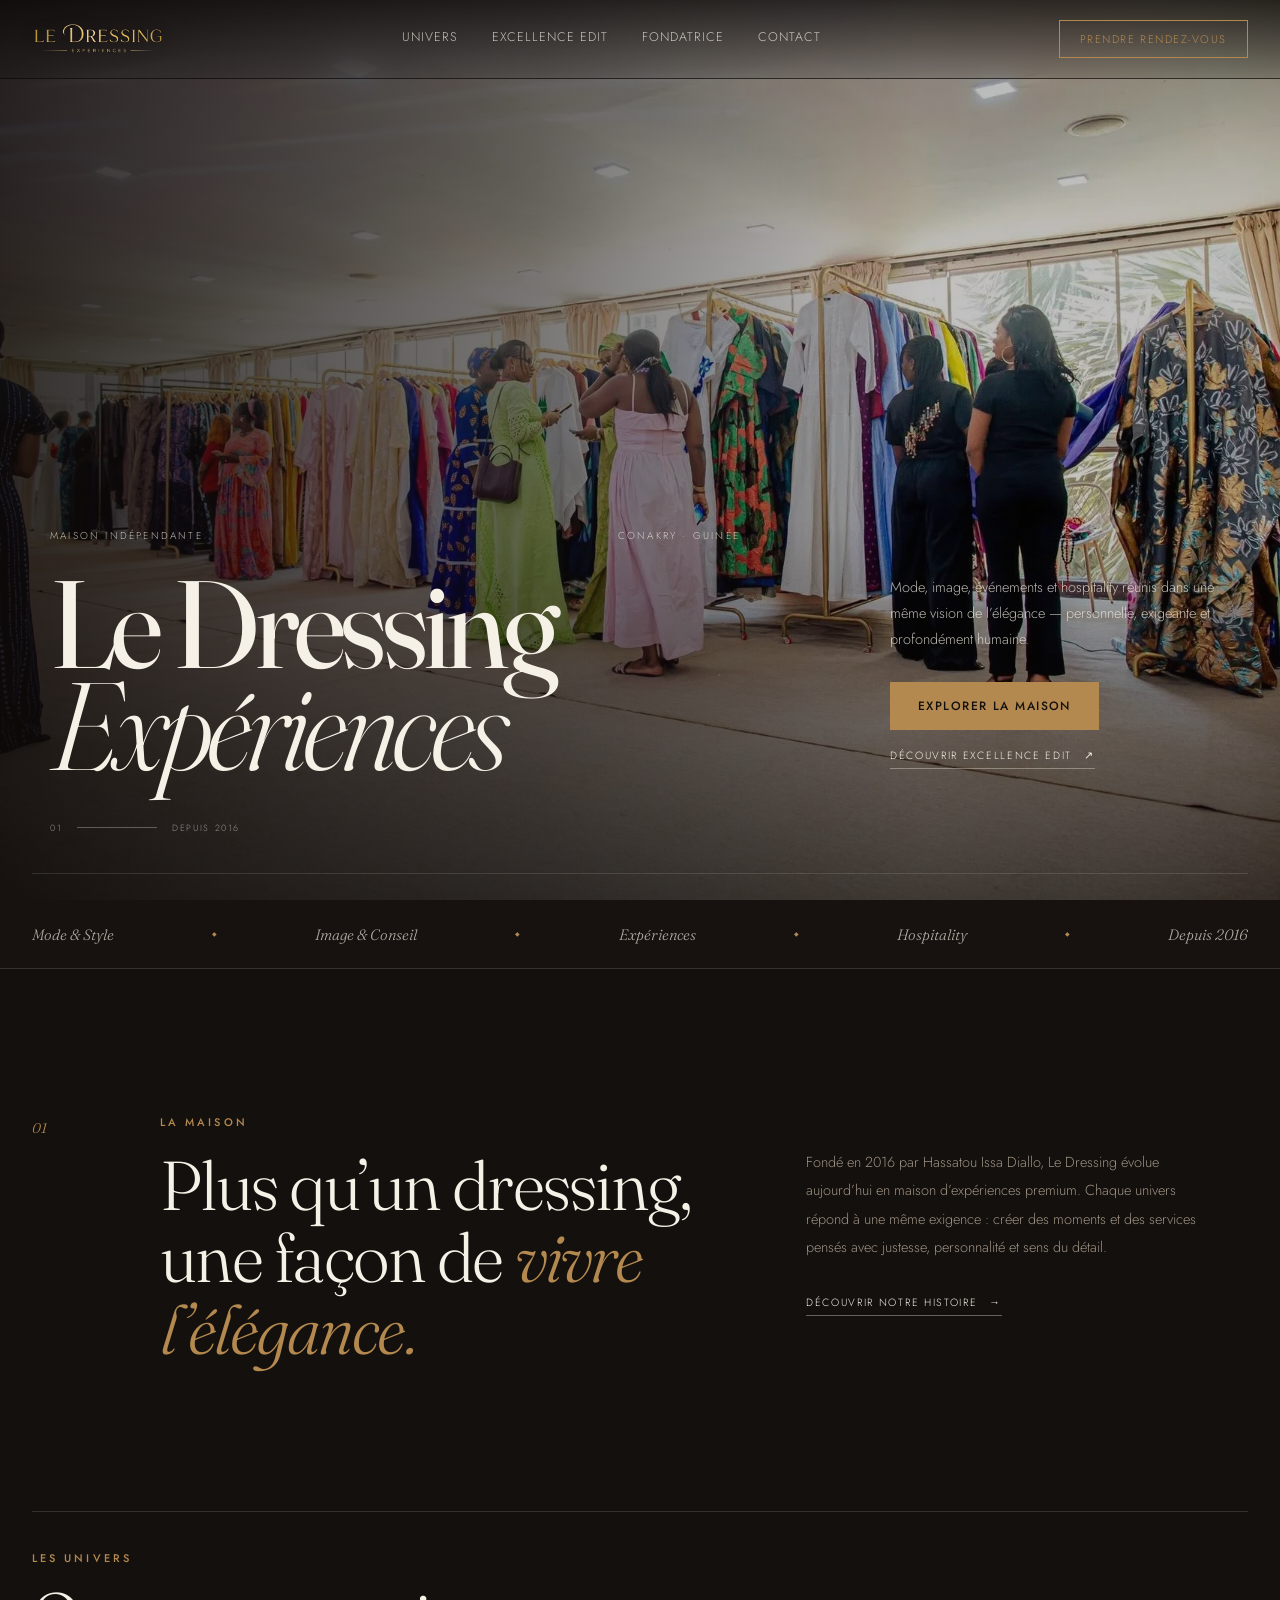
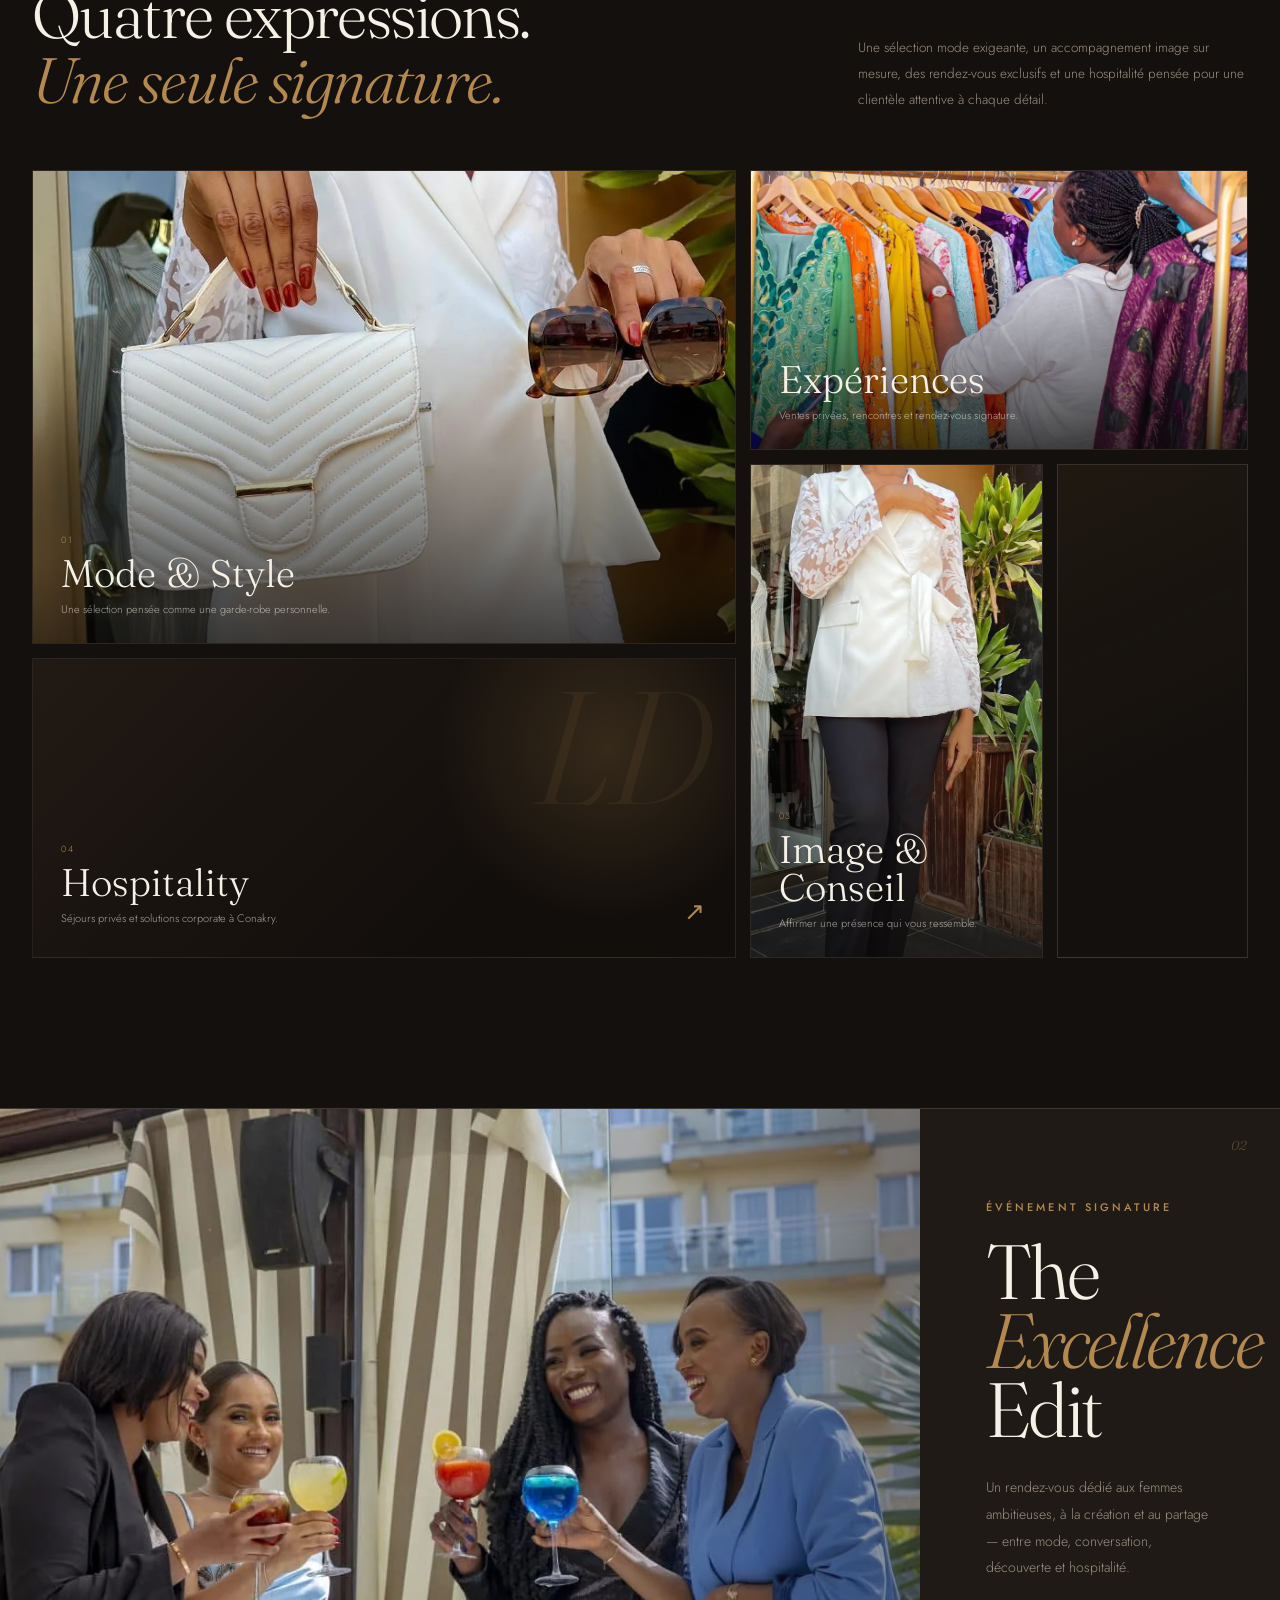
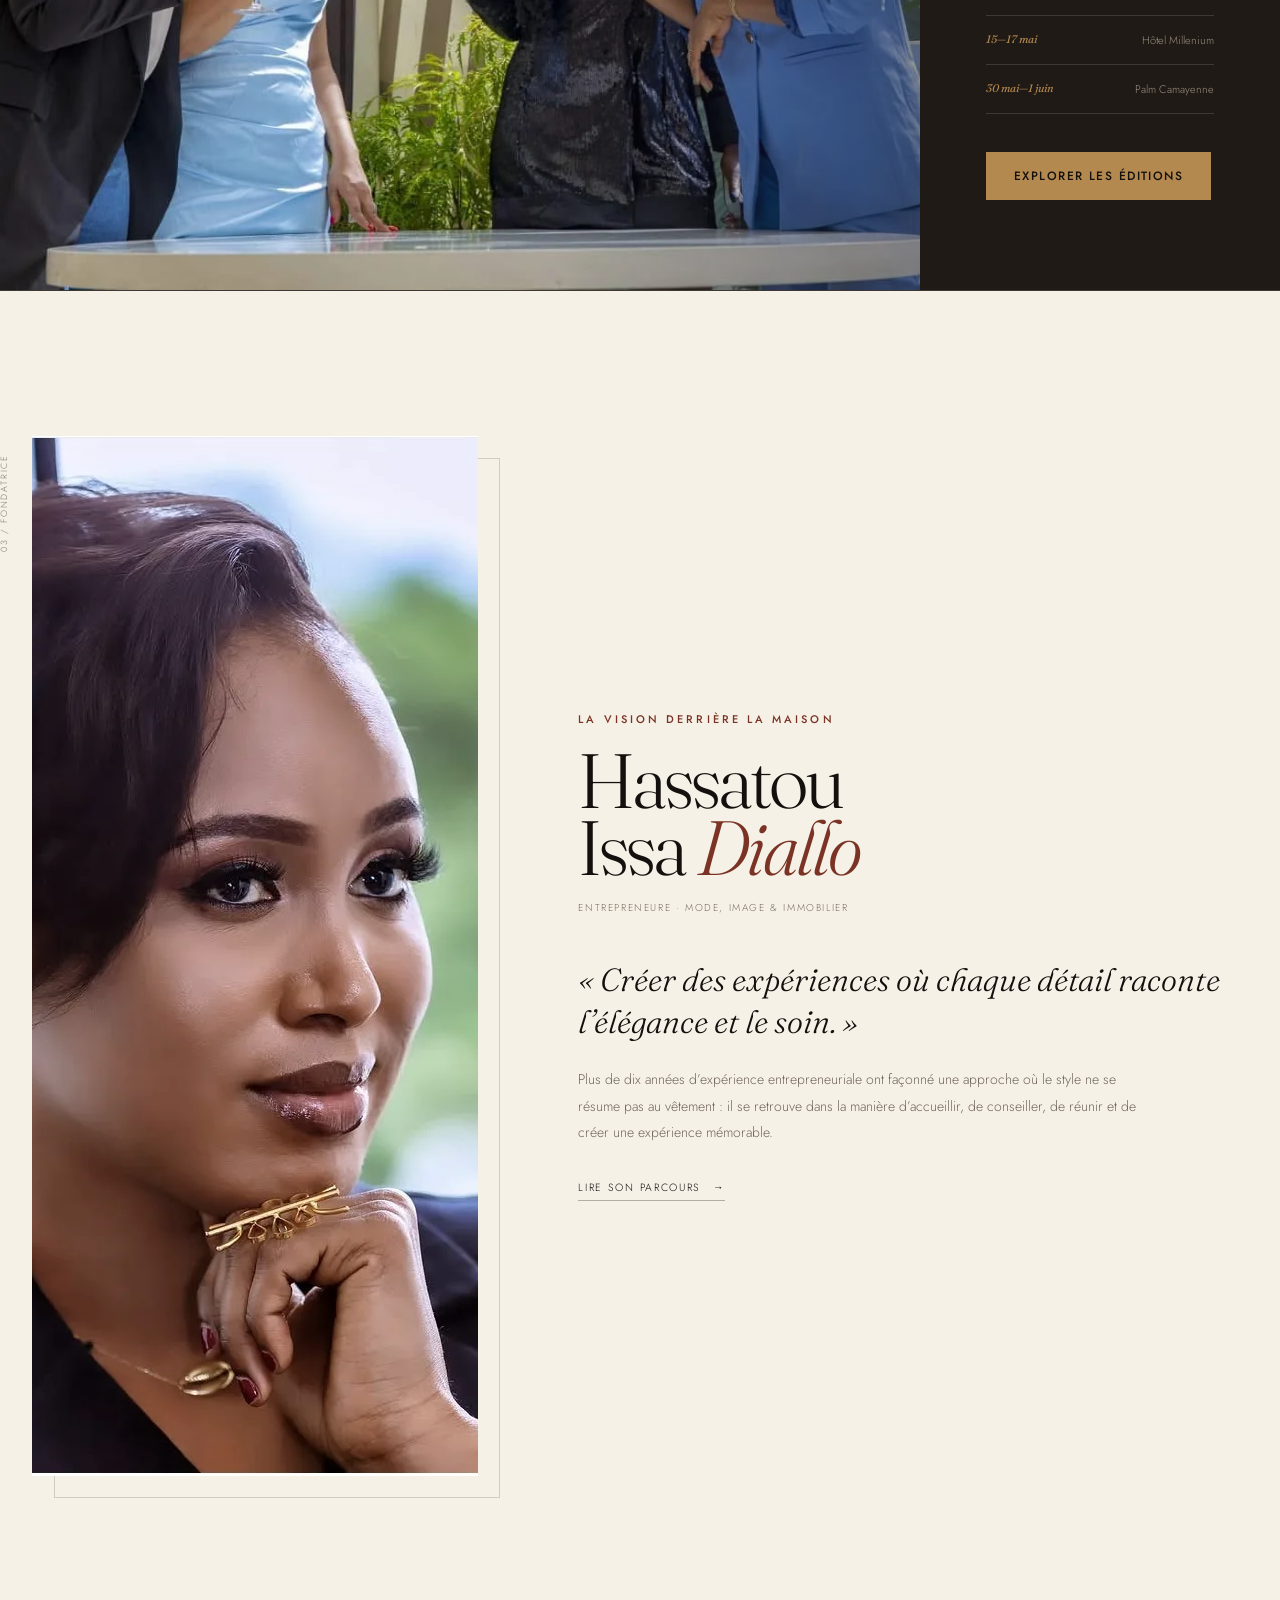
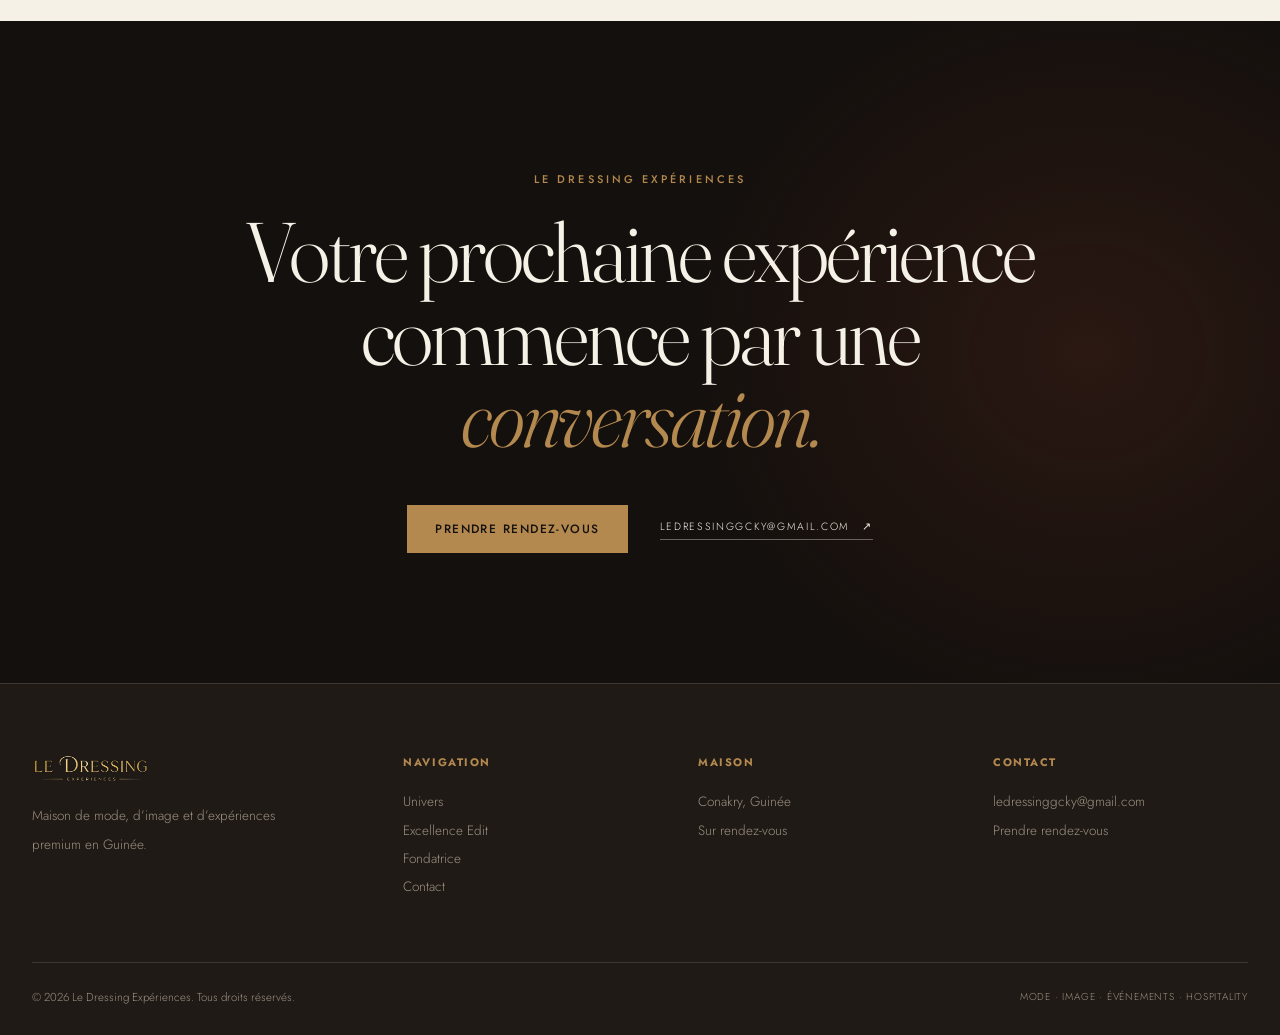
==== commit b849ffba: "Fix responsive mobile V8" ====
--- a/index.html
+++ b/index.html
@@ -32,6 +32,7 @@
 <a class="navcta" href="contact.html">Prendre rendez-vous</a>
 <button aria-controls="mobile-menu" aria-label="Ouvrir le menu" class="hamburger" type="button"><span></span><span></span><span></span></button>
 </nav>
+</header>
 <div aria-hidden="true" aria-label="Navigation mobile" class="mobile-menu" id="mobile-menu">
 <button aria-label="Fermer le menu" class="mobile-menu-close" type="button">×</button>
 <a aria-current="page" href="index.html">Accueil</a>
@@ -41,7 +42,6 @@
 <a href="contact.html">Contact</a>
 <a class="navcta" href="contact.html">Prendre rendez-vous</a>
 </div>
-</header>
 <main id="main-content">
 <section class="hero editorial-hero">
 <div class="hero-inner editorial-hero-inner">
--- a/assets/style.css
+++ b/assets/style.css
@@ -1292,3 +1292,100 @@
 .error-page h1{font-family:'Fraunces',serif;font-weight:300;font-size:clamp(58px,10vw,120px);line-height:.86;letter-spacing:-.05em;margin:22px 0 28px;}
 .error-page h1 em{font-weight:300;color:var(--gold);}
 .error-page-main p:not(.eyebrow){max-width:520px;margin:0 auto 34px;color:#a3978b;line-height:1.85;}
+
+/* ===== V8.2 MOBILE RESPONSIVE REPAIR ===== */
+html,body{max-width:100%;}
+main,section,footer,header,nav,.wrap{max-width:100%;}
+img,video,svg,canvas{max-width:100%;}
+
+@media(max-width:860px){
+  html,body{overflow-x:hidden;}
+  @supports (overflow:clip){html,body{overflow-x:clip;}}
+
+  /* Mobile menu is now a viewport-level layer (outside the blurred header). */
+  .mobile-menu{
+    position:fixed;inset:0;width:100%;height:100dvh;min-height:100svh;
+    padding:calc(72px + env(safe-area-inset-top)) 24px calc(34px + env(safe-area-inset-bottom));
+    display:flex;flex-direction:column;align-items:flex-start;justify-content:center;gap:22px;
+    overflow-y:auto;overscroll-behavior:contain;background:rgba(20,16,13,.985);
+    transform:translate3d(0,-105%,0);opacity:0;visibility:hidden;pointer-events:none;
+    transition:transform .42s cubic-bezier(.2,.7,.2,1),opacity .25s ease,visibility 0s linear .42s;
+    z-index:1000;
+  }
+  .mobile-menu.open{
+    transform:translate3d(0,0,0);opacity:1;visibility:visible;pointer-events:auto;
+    transition:transform .42s cubic-bezier(.2,.7,.2,1),opacity .25s ease,visibility 0s;
+  }
+  .mobile-menu a{max-width:100%;font-family:'Fraunces',serif;font-size:clamp(28px,8.6vw,40px);line-height:1.04;overflow-wrap:anywhere;}
+  .mobile-menu .navcta{
+    display:inline-flex !important;width:auto;max-width:100%;padding:13px 17px;margin-top:10px;
+    font-family:'Jost',sans-serif;font-size:10px;line-height:1.2;letter-spacing:.13em;white-space:normal;
+  }
+  .mobile-menu-close{top:calc(22px + env(safe-area-inset-top));right:22px;}
+
+  nav{width:100%;min-width:0;gap:14px;}
+  .wordmark-logo{min-width:0;flex:0 1 auto;}
+  .wordmark-logo img{max-width:min(178px,56vw);height:auto;max-height:28px;object-fit:contain;object-position:left center;}
+  .hamburger{flex:0 0 30px;width:30px;}
+
+  /* The editorial ribbon scrolls by itself instead of widening the whole page. */
+  .brand-strip{overflow-x:auto;overflow-y:hidden;scrollbar-width:none;-webkit-overflow-scrolling:touch;}
+  .brand-strip::-webkit-scrollbar{display:none;}
+  .brand-strip-track{width:max-content;min-width:max-content;max-width:none;padding-left:20px;padding-right:20px;}
+
+  .editorial-hero-inner,.editorial-intro,.section-line-head,.fashion-grid,.signature-feature,
+  .founder-editorial-grid,.uv4-hero-inner,.uv4-statement,.uv4-chapter-head,.uv4-mode-layout,
+  .uv4-experience-body,.uv4-image-head,.uv4-image-gallery,.uv4-hospitality-grid,.ex5-detail-strip,
+  .fv6-manifesto-grid,.fv6-section-head,.fv6-method-grid,.fv6-pillars-head,.fv6-profile-grid,
+  .cv7-intro-grid,.cv7-section-head,.cv7-request-grid,.f-top{min-width:0;}
+
+  .fashion-tile,.signature-photo,.signature-panel,.founder-image-wrap,.uv4-mode-main,.uv4-mode-copy,
+  .uv4-mode-detail,.uv4-event-landscape,.uv4-event-portrait,.uv4-image-main,.uv4-image-secondary,
+  .uv4-image-note,.cv7-hero-copy,.cv7-hero-media,.cv7-request-aside,.cv7-form{min-width:0;max-width:100%;}
+
+  .cv7-direct{grid-template-columns:86px minmax(0,1fr);}
+  .cv7-direct a,.cv7-direct strong{min-width:0;overflow-wrap:anywhere;word-break:break-word;}
+}
+
+@media(max-width:560px){
+  .wrap{padding-left:20px;padding-right:20px;}
+  nav{padding:14px 20px;}
+  .wordmark-logo img{max-width:155px;max-height:25px;}
+
+  .home-v3 .editorial-hero{padding-left:20px;padding-right:20px;}
+  .editorial-hero h1{font-size:clamp(50px,16.6vw,72px);line-height:.88;letter-spacing:-.04em;}
+  .hero-kicker{max-width:100%;flex-wrap:wrap;row-gap:8px;}
+  .hero-bottomline{max-width:100%;}
+  .hero-bottomline .hero-sub{max-width:100%;font-size:13.5px;line-height:1.7;}
+  .hero-index{max-width:100%;}
+
+  .brand-strip-track{gap:18px;font-size:12.5px;min-height:54px;}
+  .editorial-intro{padding-top:72px;padding-bottom:76px;}
+  .editorial-intro-title h2{font-size:clamp(36px,10.8vw,48px);line-height:1.05;}
+  .editorial-intro-copy p{font-size:13.5px;line-height:1.82;}
+
+  .fashion-grid{grid-template-rows:470px 320px 390px 270px;}
+  .fashion-tile-caption h3{font-size:30px;}
+  .signature-photo{min-height:420px;}
+  .signature-panel h2{font-size:clamp(48px,14vw,66px);}
+  .founder-editorial-copy h2{font-size:clamp(44px,14vw,62px);}
+
+  .cv7-hero-copy{padding-left:20px;padding-right:20px;}
+  .cv7-hero h1{font-size:clamp(52px,16vw,72px);}
+  .cv7-service{padding-left:20px;padding-right:20px;}
+  .cv7-direct{grid-template-columns:1fr;gap:6px;}
+  .cv7-form-footer{gap:18px;}
+
+  footer{padding-top:64px;}
+  .f-top{gap:30px;}
+}
+
+@media(max-width:390px){
+  .wrap{padding-left:16px;padding-right:16px;}
+  nav{padding-left:16px;padding-right:16px;}
+  .wordmark-logo img{max-width:142px;}
+  .mobile-menu{padding-left:20px;padding-right:20px;}
+  .editorial-hero h1{font-size:clamp(47px,16.4vw,64px);}
+  .editorial-intro-title h2{font-size:clamp(34px,10.5vw,44px);}
+  .fashion-grid{grid-template-rows:430px 290px 360px 250px;}
+}
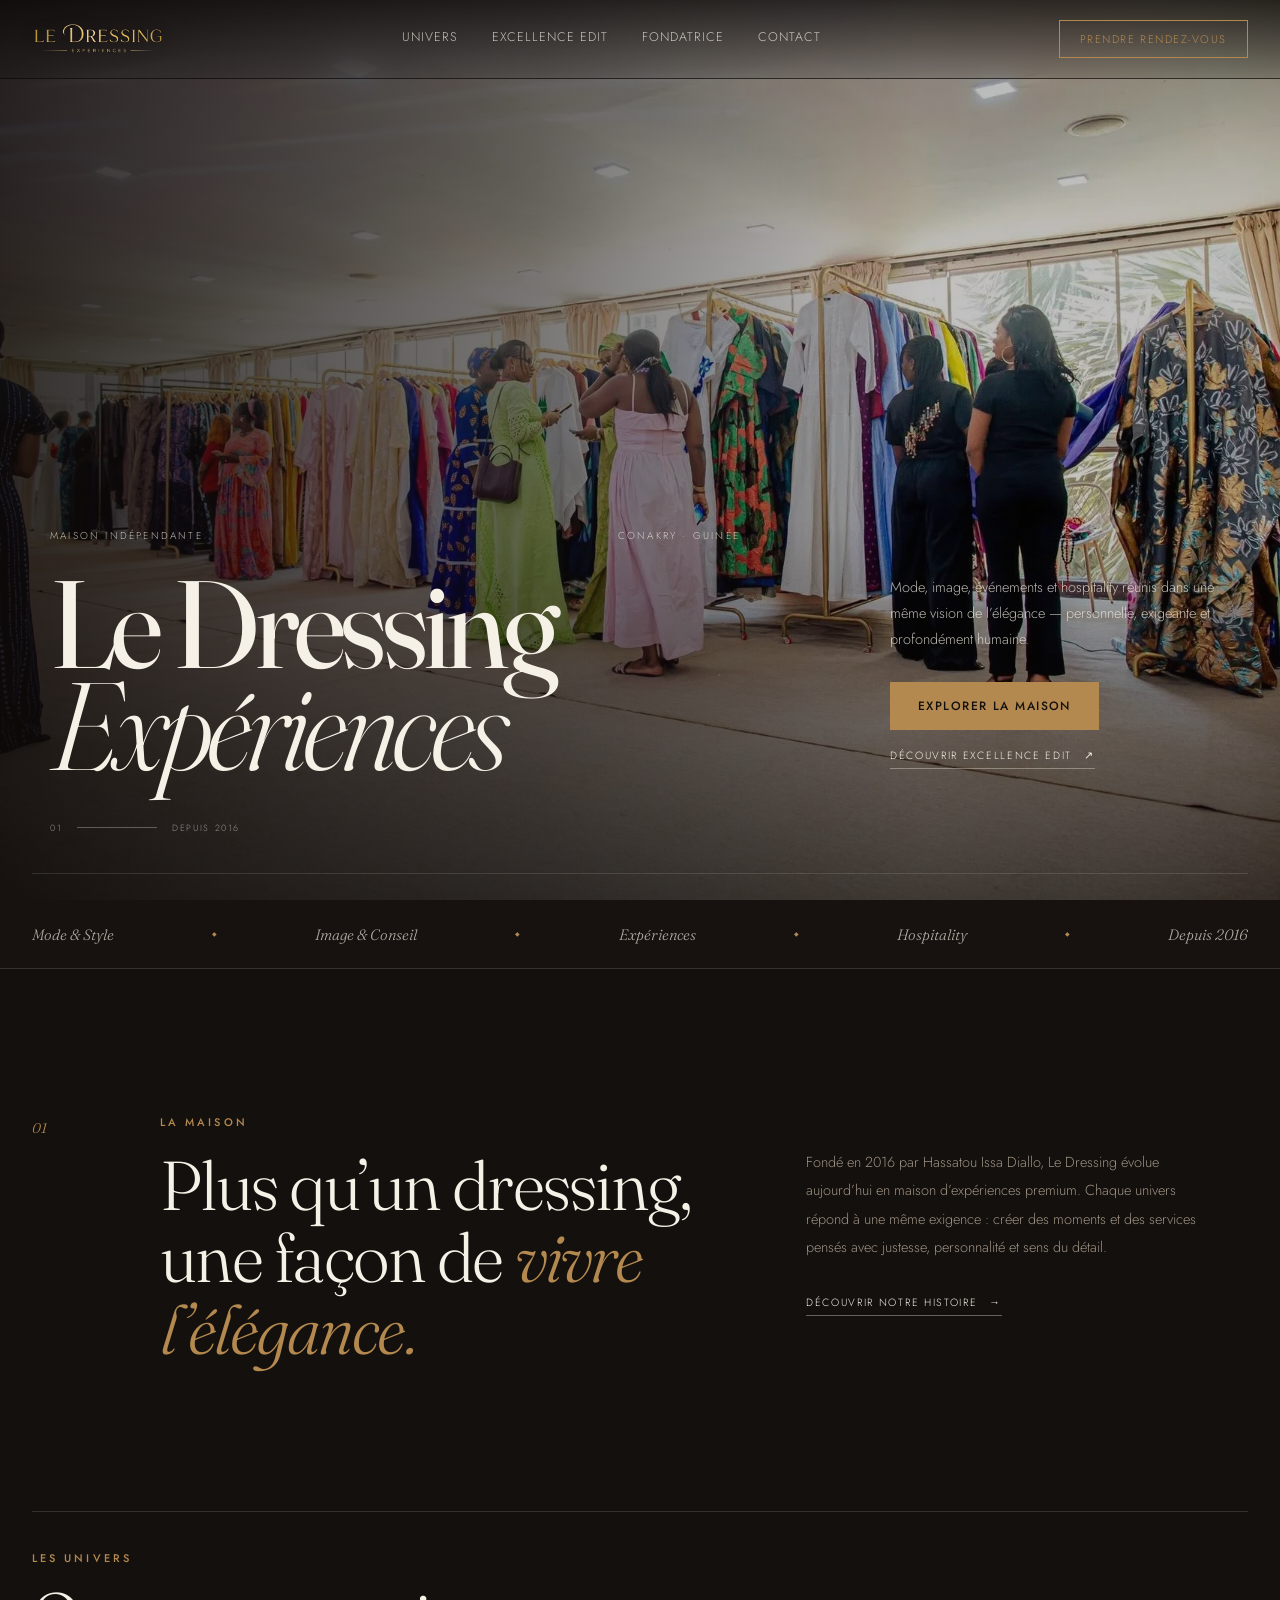
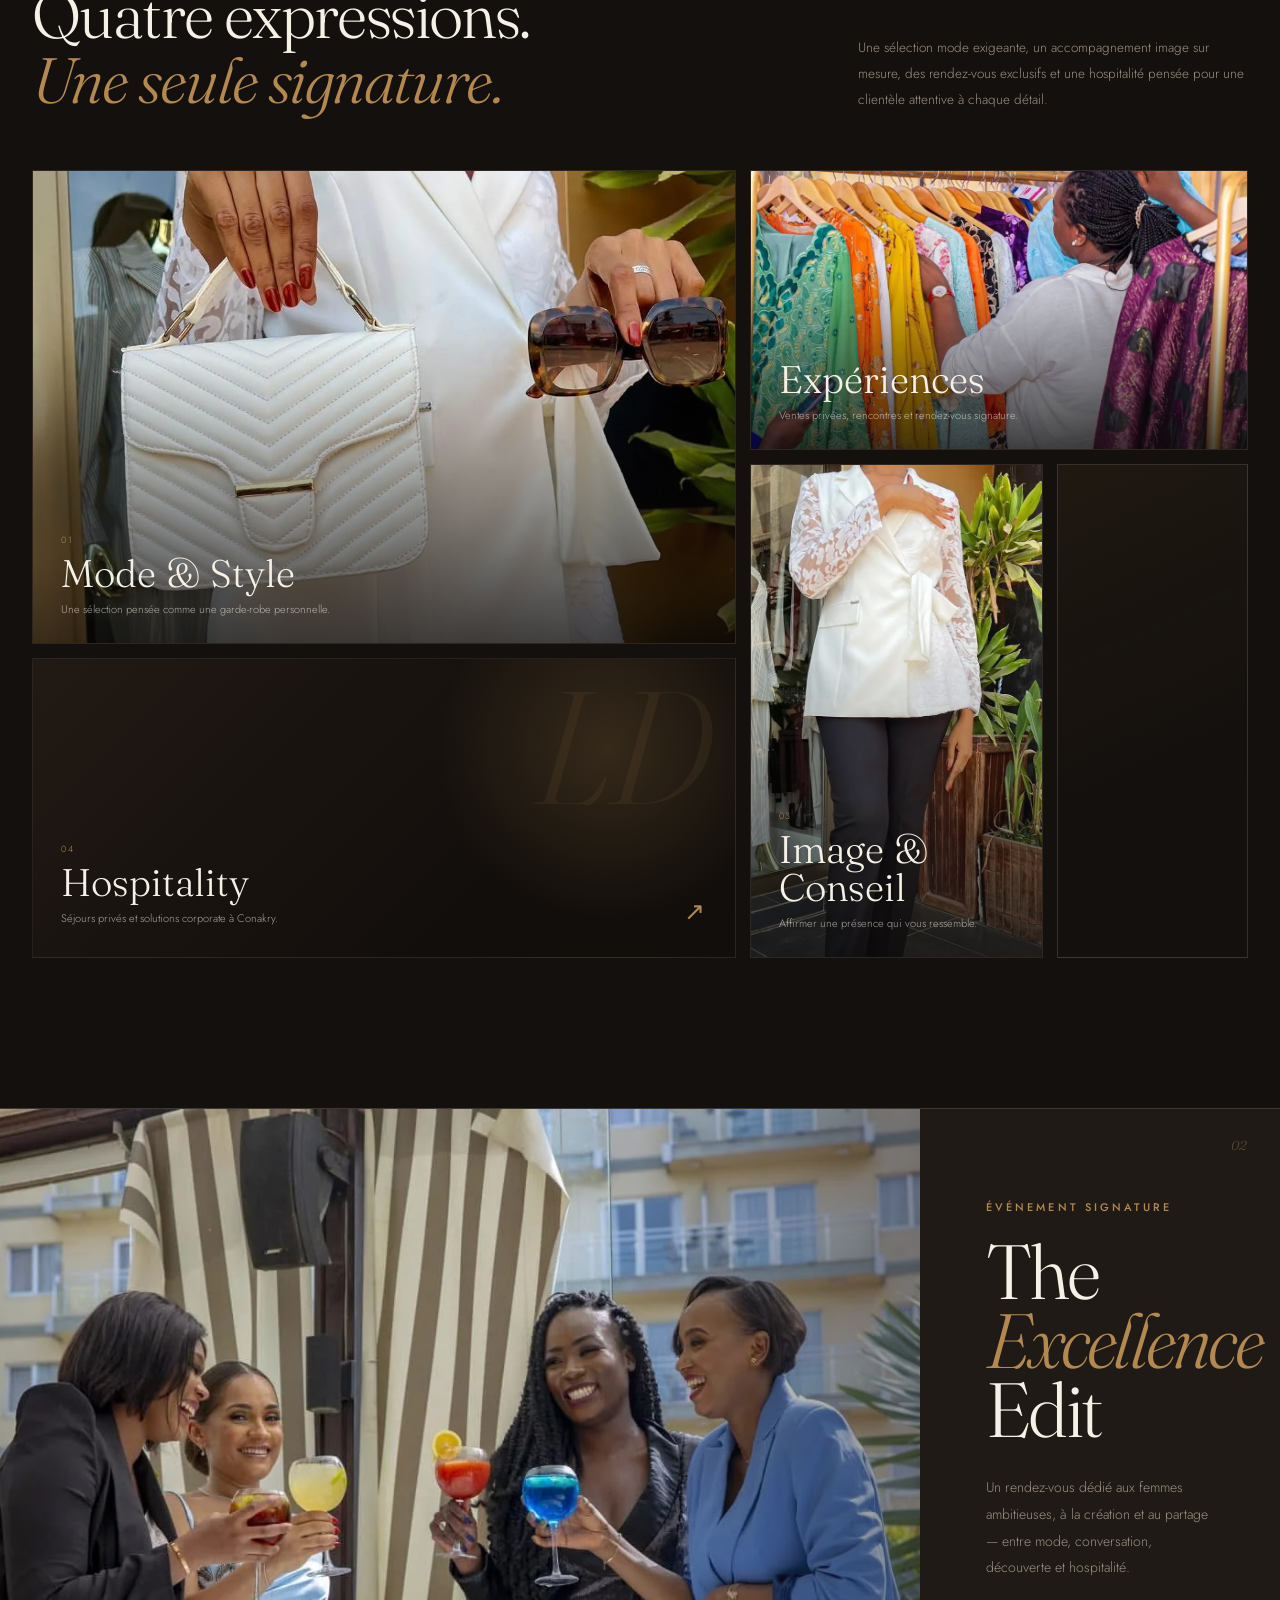
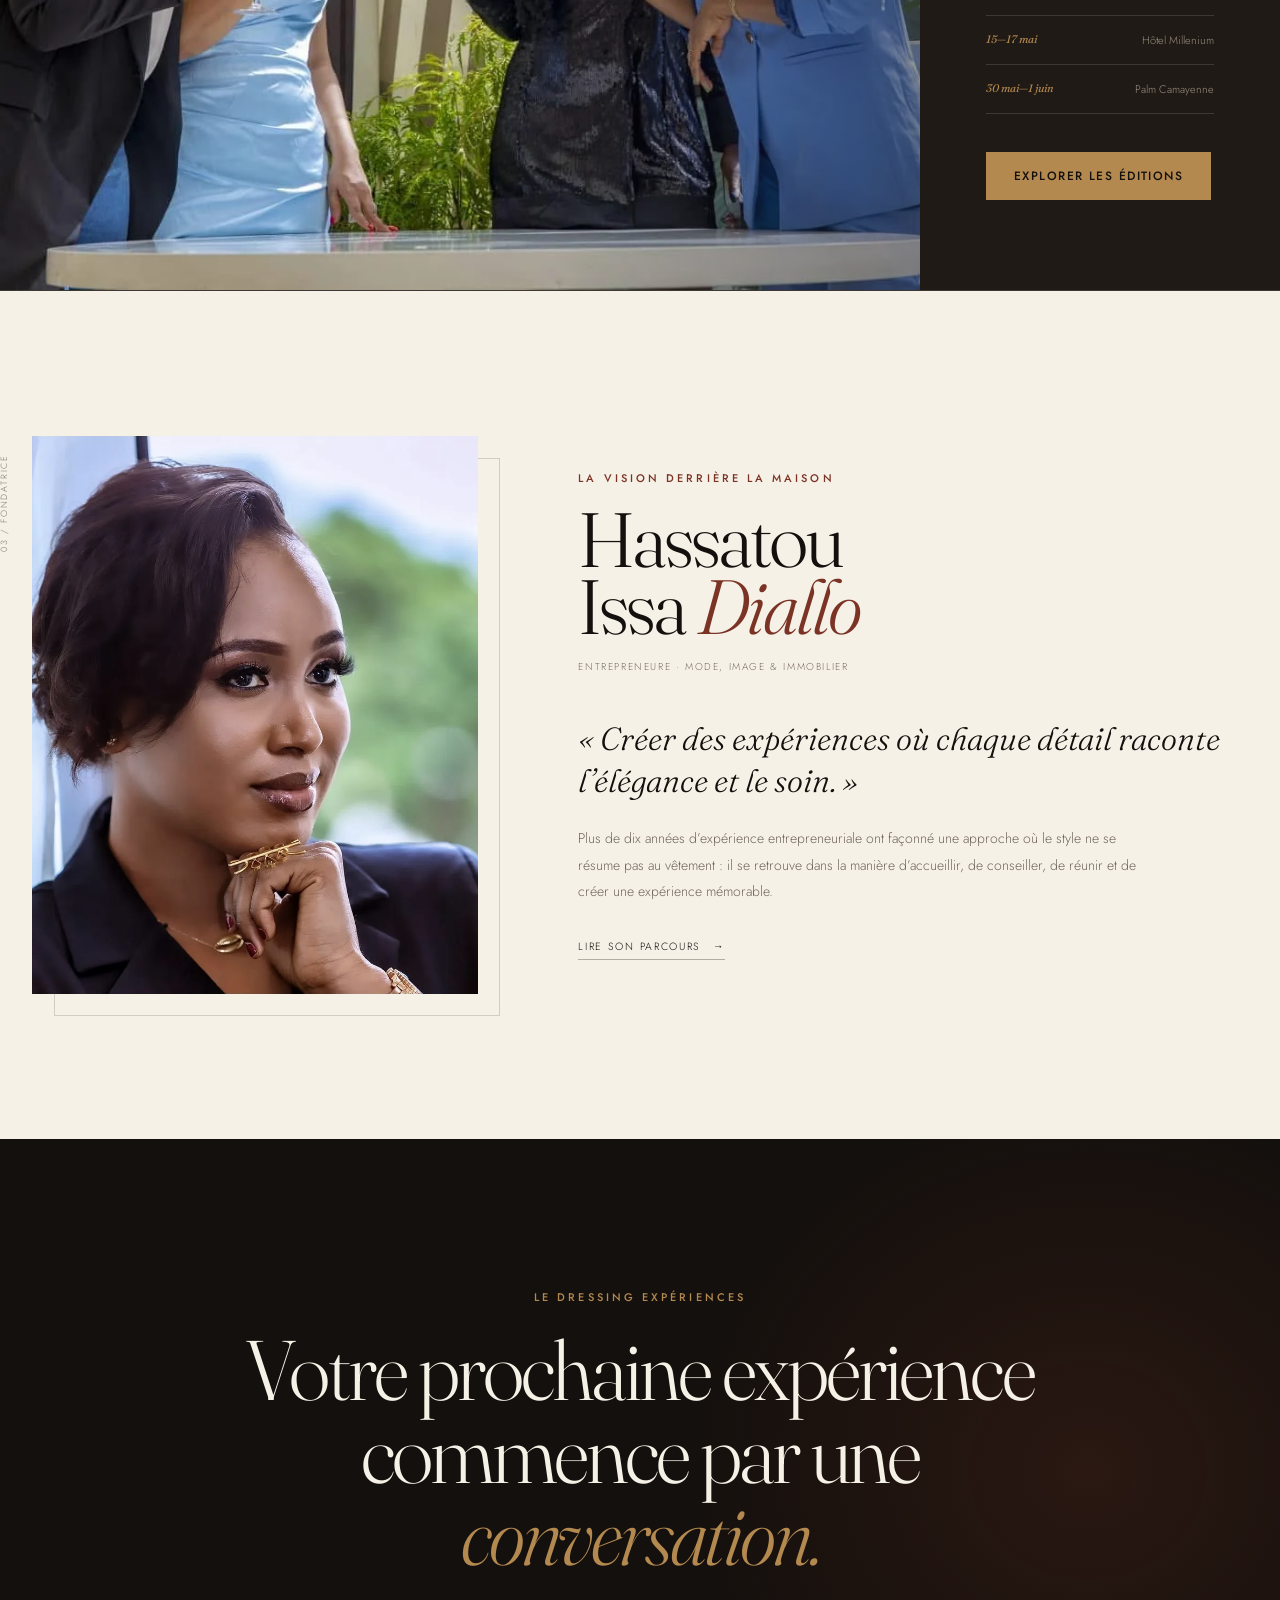
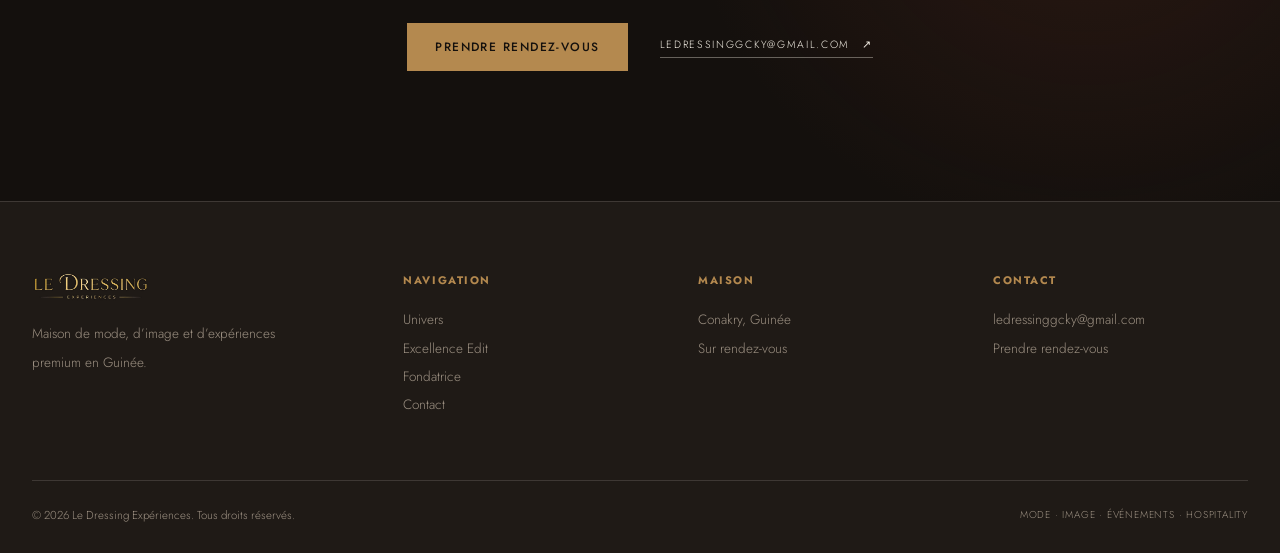
==== commit b6e23c48: "Amélioration du portfolio et nouvelle typographie" ====
--- a/index.html
+++ b/index.html
@@ -86,7 +86,7 @@
 </div>
 <div class="fashion-grid">
 <a class="fashion-tile fashion-tile-main" href="univers.html#mode">
-<img alt="Accessoire de mode sélectionné par Le Dressing" decoding="async" height="1710" loading="lazy" src="assets/images/mode-sac-blanc.webp" width="1284"/>
+<img alt="Accessoire de mode sélectionné par Le Dressing" decoding="async" height="1019" loading="lazy" src="assets/images/mode-sac-blanc.webp" width="1018"/>
 <div class="fashion-tile-overlay"></div>
 <div class="fashion-tile-caption"><span>01</span><h3>Mode &amp; Style</h3><small>Une sélection pensée comme une garde-robe personnelle.</small></div>
 </a>
@@ -109,7 +109,7 @@
 </section>
 <section class="signature-feature">
 <div class="signature-photo">
-<img alt="Moment convivial lors d’un événement Le Dressing" decoding="async" height="933" loading="lazy" src="assets/images/excellence-cocktails.webp" width="1400"/>
+<img alt="Moment convivial lors d’un événement Le Dressing" decoding="async" height="853" loading="lazy" src="assets/images/excellence-cocktails.webp" width="1280"/>
 </div>
 <div class="signature-panel">
 <div class="signature-number">02</div>
--- a/assets/style.css
+++ b/assets/style.css
@@ -1389,3 +1389,666 @@
   .editorial-intro-title h2{font-size:clamp(34px,10.5vw,44px);}
   .fashion-grid{grid-template-rows:430px 290px 360px 250px;}
 }
+
+/* ===== V8.3 — RESPONSIVE MASTER + IMAGE CROPPING ===== */
+/* This layer deliberately comes last so the V8 editorial identity stays intact
+   while mobile widths, media ratios and image focal points are corrected. */
+
+html{
+  width:100%;
+  overflow-x:hidden;
+  -webkit-text-size-adjust:100%;
+}
+body{
+  width:100%;
+  min-width:0;
+  overflow-x:hidden;
+}
+main,header,footer,section,article,figure,nav,.wrap{
+  min-width:0;
+}
+figure{margin:0;}
+img{
+  display:block;
+  max-width:100%;
+  height:auto;
+}
+
+/* Prevent grid/flex children from forcing the page wider than the viewport. */
+.editorial-hero-inner > *,
+.editorial-intro > *,
+.section-line-head > *,
+.fashion-grid > *,
+.signature-feature > *,
+.founder-editorial-grid > *,
+.uv4-hero-inner > *,
+.uv4-statement > *,
+.uv4-chapter-head > *,
+.uv4-mode-layout > *,
+.uv4-experience-body > *,
+.uv4-image-head > *,
+.uv4-image-gallery > *,
+.uv4-hospitality-grid > *,
+.ex5-story-grid > *,
+.ex5-community-grid > *,
+.fv6-hero > *,
+.fv6-method-grid > *,
+.cv7-hero > *,
+.cv7-request-grid > *{
+  min-width:0;
+}
+
+@media(max-width:860px){
+  /* Header */
+  header,header.scrolled{width:100%;}
+  nav{width:100%;}
+  .wordmark-logo img{
+    width:auto;
+    height:26px;
+    max-width:min(168px,52vw);
+    object-fit:contain;
+    object-position:left center;
+  }
+
+  /* Home signature photo: use its natural landscape character. */
+  .signature-photo{
+    min-height:0;
+    aspect-ratio:3/2;
+  }
+  .signature-photo img{
+    width:100%;
+    height:100%;
+    object-fit:cover;
+    object-position:center 44%;
+  }
+
+  /* Founder page: portrait remains a portrait without artificial stretching. */
+  .fv6-hero-portrait{
+    min-height:0;
+    aspect-ratio:4/5;
+  }
+  .fv6-hero-portrait img{
+    width:100%;
+    height:100%;
+    object-fit:cover;
+    object-position:center 28%;
+  }
+
+  /* Contact portrait is allowed to breathe on tablet/mobile. */
+  .cv7-hero-media{
+    min-height:0;
+    aspect-ratio:4/5;
+  }
+  .cv7-hero-media img{
+    width:100%;
+    height:100%;
+    object-fit:cover;
+    object-position:center 24%;
+  }
+}
+
+@media(max-width:560px){
+  :root{--mobile-pad:16px;}
+
+  .wrap{
+    width:100%;
+    padding-left:var(--mobile-pad);
+    padding-right:var(--mobile-pad);
+  }
+  nav{
+    padding:14px var(--mobile-pad);
+  }
+  .wordmark-logo img{
+    height:24px;
+    max-width:150px;
+  }
+
+  /* ---------- HOME ---------- */
+  .home-v3 .editorial-hero{
+    min-height:100svh;
+    padding:116px var(--mobile-pad) 38px;
+    background-position:61% center;
+  }
+  .hero-kicker{
+    display:grid;
+    grid-template-columns:1fr auto;
+    gap:8px 12px;
+    width:100%;
+    max-width:100%;
+    margin-bottom:26px;
+    font-size:7.8px;
+    letter-spacing:.16em;
+  }
+  .editorial-hero h1{
+    font-size:clamp(48px,16vw,68px);
+    line-height:.9;
+    letter-spacing:-.035em;
+    max-width:100%;
+  }
+  .hero-bottomline{
+    width:100%;
+    max-width:100%;
+    margin-top:26px;
+  }
+  .hero-bottomline .hero-sub{
+    width:100%;
+    max-width:100%;
+    font-size:13px;
+    line-height:1.72;
+  }
+  .hero-bottomline .hero-ctas{
+    width:100%;
+    margin-top:24px;
+    gap:14px;
+  }
+  .hero-bottomline .btn-solid{
+    width:100%;
+    text-align:center;
+  }
+  .hero-index{
+    width:100%;
+    margin-top:26px;
+    gap:10px;
+  }
+  .hero-index i{flex:1;max-width:78px;}
+
+  /* On phones the editorial ribbon wraps instead of showing clipped labels. */
+  .brand-strip{
+    overflow:visible;
+  }
+  .brand-strip-track{
+    width:100%;
+    min-width:0;
+    max-width:100%;
+    min-height:0;
+    padding:15px var(--mobile-pad);
+    display:flex;
+    flex-wrap:wrap;
+    justify-content:center;
+    gap:8px 16px;
+    white-space:normal;
+    text-align:center;
+    font-size:12px;
+    line-height:1.25;
+  }
+  .brand-strip-track i{display:none;}
+
+  .editorial-intro{
+    padding-top:72px;
+    padding-bottom:76px;
+  }
+  .editorial-intro-title h2{
+    font-size:clamp(35px,10.7vw,47px);
+    line-height:1.06;
+  }
+  .editorial-intro-copy p{
+    font-size:13.3px;
+    line-height:1.82;
+  }
+
+  /* Each home image follows a ratio close to the source photo. */
+  .fashion-grid{
+    display:flex;
+    flex-direction:column;
+    gap:10px;
+  }
+  .fashion-tile-main,
+  .fashion-tile-event,
+  .fashion-tile-image,
+  .fashion-tile-hospitality{
+    width:100%;
+    min-height:0;
+    grid-column:auto !important;
+    grid-row:auto !important;
+  }
+  .fashion-tile-main{aspect-ratio:1/1;}
+  .fashion-tile-event{aspect-ratio:2/3;}
+  .fashion-tile-image{aspect-ratio:1/1;}
+  .fashion-tile-hospitality{aspect-ratio:4/3;}
+  .fashion-tile img{
+    width:100%;
+    height:100%;
+    object-fit:cover;
+  }
+  .fashion-tile-main img{object-position:center center;}
+  .fashion-tile-event img{object-position:center 34%;}
+  .fashion-tile-image img{object-position:center 22%;}
+  .fashion-tile-caption{
+    left:18px;
+    right:18px;
+    bottom:18px;
+  }
+  .fashion-tile-caption h3{font-size:28px;}
+  .fashion-tile-caption small{font-size:10.5px;}
+
+  .signature-feature{
+    grid-template-columns:1fr;
+    min-height:0;
+  }
+  .signature-photo{
+    width:100%;
+    min-height:0;
+    aspect-ratio:3/2;
+  }
+  .signature-photo img{
+    object-position:center center;
+  }
+  .signature-panel{
+    width:100%;
+    padding:58px var(--mobile-pad) 64px;
+  }
+  .signature-panel h2{
+    font-size:clamp(46px,14vw,62px);
+  }
+  .signature-facts div{
+    align-items:flex-start;
+  }
+
+  .founder-editorial{
+    padding:76px 0 82px;
+  }
+  .founder-editorial-grid{
+    gap:46px;
+  }
+  .founder-image-wrap{
+    width:100%;
+    max-width:420px;
+    margin:0 auto;
+    padding-right:12px;
+  }
+  .founder-image-wrap::before{
+    inset:12px 0 -12px 12px;
+  }
+  .founder-image-index{display:none;}
+  .founder-image-wrap img{
+    width:100%;
+    aspect-ratio:4/5;
+    object-fit:cover;
+    object-position:center 18%;
+  }
+  .founder-editorial-copy h2{
+    font-size:clamp(44px,13.5vw,60px);
+  }
+
+  /* ---------- UNIVERS ---------- */
+  .uv4-hero{
+    min-height:92svh;
+  }
+  .uv4-hero-inner{
+    padding-top:112px;
+    padding-bottom:34px;
+  }
+  .uv4-hero h1{
+    font-size:clamp(47px,14.8vw,66px);
+    line-height:.93;
+  }
+  .uv4-hero-copy>p{
+    font-size:13px;
+    line-height:1.78;
+  }
+  .uv4-hero-note{
+    margin-top:28px;
+  }
+
+  /* Mobile universe index: 2 x 2 grid, no clipped "03/04" off-screen. */
+  .uv4-index{
+    position:sticky;
+    top:53px;
+    width:100%;
+    overflow:visible;
+  }
+  .uv4-index-inner{
+    width:100%;
+    min-width:0;
+    min-height:0;
+    padding:0;
+    display:grid;
+    grid-template-columns:repeat(2,minmax(0,1fr));
+  }
+  .uv4-index-label{display:none;}
+  .uv4-index a{
+    min-width:0;
+    min-height:49px;
+    padding:8px 12px;
+    display:flex;
+    justify-content:flex-start;
+    gap:7px;
+    border-left:0;
+    border-right:0;
+    border-bottom:1px solid var(--line);
+    font-size:8px;
+    letter-spacing:.08em;
+    white-space:normal;
+  }
+  .uv4-index a:nth-child(even){border-right:1px solid var(--line);}
+  .uv4-index a b{font-size:12px;}
+
+  .uv4-statement{
+    padding-top:70px;
+    padding-bottom:76px;
+  }
+  .uv4-chapter{scroll-margin-top:155px;}
+  .uv4-chapter-head{
+    padding-top:70px;
+    padding-bottom:34px;
+  }
+  .uv4-chapter-head h2,
+  .uv4-image-title h2,
+  .uv4-hospitality-copy h2{
+    font-size:clamp(37px,11.3vw,50px);
+    line-height:1.02;
+  }
+
+  .uv4-mode-layout{
+    display:flex;
+    flex-direction:column;
+    gap:28px;
+  }
+  .uv4-mode-main,
+  .uv4-mode-copy,
+  .uv4-mode-detail{
+    width:100% !important;
+    max-width:100%;
+    grid-column:auto !important;
+    grid-row:auto !important;
+    justify-self:stretch !important;
+  }
+  .uv4-mode-main img{
+    width:100%;
+    height:auto;
+    min-height:0;
+    aspect-ratio:4/5;
+    object-fit:cover;
+    object-position:center 34%;
+  }
+  .uv4-mode-detail img{
+    width:100%;
+    height:auto;
+    aspect-ratio:1/1;
+    object-fit:cover;
+    object-position:center;
+  }
+  .uv4-mode-copy{padding-top:0;}
+
+  .uv4-experience-hero{
+    width:100%;
+    height:auto;
+    min-height:0;
+    aspect-ratio:4/5;
+  }
+  .uv4-experience-hero>img{
+    width:100%;
+    height:100%;
+    object-fit:cover;
+    object-position:center 33%;
+  }
+  .uv4-experience-title{
+    padding-bottom:28px;
+  }
+  .uv4-experience-title h2{
+    max-width:100%;
+    font-size:clamp(46px,13.5vw,60px);
+  }
+  .uv4-experience-body{
+    display:flex;
+    flex-direction:column;
+    gap:22px;
+    padding-top:48px;
+  }
+  .uv4-experience-copy,
+  .uv4-event-landscape,
+  .uv4-event-portrait{
+    width:100% !important;
+    max-width:100%;
+    margin-top:0 !important;
+    grid-column:auto !important;
+    grid-row:auto !important;
+    justify-self:stretch !important;
+  }
+  .uv4-event-landscape img{
+    width:100%;
+    height:auto;
+    aspect-ratio:3/2;
+    object-fit:cover;
+    object-position:center;
+  }
+  .uv4-event-portrait img{
+    width:100%;
+    height:auto;
+    aspect-ratio:2/3;
+    object-fit:cover;
+    object-position:center 25%;
+  }
+
+  .uv4-image{
+    padding:76px 0 82px;
+  }
+  .uv4-image-head{
+    margin-bottom:34px;
+  }
+  .uv4-image-gallery{
+    display:flex;
+    flex-direction:column;
+    gap:22px;
+  }
+  .uv4-image-main,
+  .uv4-image-secondary,
+  .uv4-image-note{
+    width:100% !important;
+    max-width:100%;
+    grid-column:auto !important;
+    grid-row:auto !important;
+  }
+  .uv4-image-main img{
+    width:100%;
+    height:auto;
+    min-height:0;
+    aspect-ratio:1/1;
+    object-fit:cover;
+    object-position:center;
+  }
+  .uv4-image-secondary img{
+    width:100%;
+    height:auto;
+    aspect-ratio:2/3;
+    object-fit:cover;
+    object-position:center 22%;
+  }
+  .uv4-image-note{padding-top:4px;}
+
+  .uv4-hospitality{
+    padding:78px 0;
+  }
+  .uv4-hospitality-grid{gap:42px;}
+  .uv4-hospitality-visual{
+    width:100%;
+    aspect-ratio:1/1;
+  }
+
+  /* ---------- EXCELLENCE ---------- */
+  .ex5-hero{
+    min-height:96svh;
+    padding-top:110px;
+    padding-bottom:40px;
+  }
+  .ex5-hero-image{background-position:58% center;}
+  .ex5-hero h1{
+    font-size:clamp(58px,18.5vw,78px);
+    line-height:.82;
+  }
+  .ex5-story{
+    padding:76px 0 82px;
+  }
+  .ex5-story-grid{
+    width:100%;
+    padding:0 var(--mobile-pad);
+    display:flex;
+    flex-direction:column;
+    gap:38px;
+  }
+  .ex5-scene-public,
+  .ex5-scene-panel,
+  .ex5-scene-sale,
+  .ex5-scene-welcome{
+    width:100%;
+    margin:0;
+  }
+  .ex5-scene img{
+    width:100%;
+    height:auto;
+    object-fit:cover;
+  }
+  .ex5-scene-public img{aspect-ratio:3/2;object-position:center;}
+  .ex5-scene-panel img{aspect-ratio:3/2;object-position:center 34%;}
+  .ex5-scene-sale img{aspect-ratio:3/2;object-position:center;}
+  .ex5-scene-welcome img{aspect-ratio:2/3;object-position:center 24%;}
+
+  .ex5-details{
+    padding:76px 0 72px;
+  }
+  .ex5-details-head{padding-bottom:38px;}
+  .ex5-detail-strip{
+    width:100%;
+    max-width:100%;
+    padding:0 var(--mobile-pad) 12px;
+    grid-template-columns:repeat(4,82vw);
+    gap:12px;
+    overflow-x:auto;
+    overscroll-behavior-x:contain;
+    scroll-snap-type:x mandatory;
+    scrollbar-width:none;
+  }
+  .ex5-detail-strip::-webkit-scrollbar{display:none;}
+  .ex5-detail-strip figure{scroll-snap-align:center;}
+  .ex5-detail-media img{
+    width:100%;
+    height:auto;
+    aspect-ratio:1/1;
+    object-fit:cover;
+    object-position:center;
+  }
+  /* The real perfume bar is landscape: keep the action visible. */
+  .ex5-detail-media img[src*="excellence-parfum-reel"]{
+    object-position:center 42%;
+  }
+
+  .ex5-community{
+    padding:78px 0 82px;
+  }
+  .ex5-community-grid{
+    display:flex;
+    flex-direction:column;
+    gap:30px;
+  }
+  .ex5-community-copy,
+  .ex5-community-main,
+  .ex5-community-secondary{
+    width:100% !important;
+    max-width:100%;
+    margin:0;
+    grid-column:auto !important;
+    grid-row:auto !important;
+    justify-self:stretch !important;
+  }
+  .ex5-community-main img,
+  .ex5-community-secondary img{
+    width:100%;
+    height:auto;
+    aspect-ratio:3/2;
+    object-fit:cover;
+    object-position:center;
+  }
+
+  /* ---------- FOUNDER ---------- */
+  .fv6-hero-copy{
+    min-height:auto;
+    padding:84px var(--mobile-pad) 52px;
+  }
+  .fv6-hero h1{
+    font-size:clamp(52px,16vw,70px);
+    line-height:.86;
+  }
+  .fv6-hero-portrait{
+    width:100%;
+    aspect-ratio:4/5;
+  }
+  .fv6-method-grid{gap:50px;}
+  .fv6-method-media{
+    width:100%;
+    max-width:100%;
+    margin:0;
+    padding-right:12px;
+  }
+  .fv6-method-media::before{
+    inset:12px 0 -12px 12px;
+  }
+  .fv6-method-caption{display:none;}
+  .fv6-method-media img{
+    width:100%;
+    aspect-ratio:4/5;
+    object-fit:cover;
+    object-position:center 28%;
+  }
+  .fv6-principles>div{
+    grid-template-columns:28px minmax(76px,.65fr) minmax(0,1.35fr);
+    gap:8px;
+  }
+
+  /* ---------- CONTACT ---------- */
+  .cv7-hero{
+    grid-template-columns:1fr;
+  }
+  .cv7-hero-copy{
+    min-height:auto;
+    padding:84px var(--mobile-pad) 48px;
+  }
+  .cv7-hero h1{
+    font-size:clamp(50px,15.5vw,68px);
+    line-height:.9;
+  }
+  .cv7-hero-media{
+    width:100%;
+    aspect-ratio:4/5;
+  }
+  .cv7-hero-media img{
+    width:100%;
+    height:100%;
+    object-fit:cover;
+    object-position:center 26%;
+  }
+  .cv7-service-grid{width:100%;}
+  .cv7-request-grid{gap:46px;}
+  .cv7-direct{
+    grid-template-columns:1fr;
+    gap:5px;
+  }
+  .cv7-direct a,.cv7-direct strong{
+    overflow-wrap:anywhere;
+  }
+  .cv7-form-row{grid-template-columns:1fr;}
+  .cv7-form-footer{align-items:stretch;}
+  .cv7-form .btn-solid{width:100%;}
+
+  /* ---------- FOOTER ---------- */
+  footer{padding-top:56px;}
+  .f-top{
+    grid-template-columns:1fr;
+    gap:28px;
+    padding-bottom:40px;
+  }
+  .f-bottom{
+    flex-direction:column;
+    align-items:flex-start;
+    gap:8px;
+  }
+}
+
+@media(max-width:380px){
+  :root{--mobile-pad:14px;}
+  .wordmark-logo img{max-width:136px;}
+  .editorial-hero h1{font-size:clamp(45px,15.8vw,60px);}
+  .uv4-hero h1{font-size:clamp(43px,14vw,58px);}
+  .uv4-index a{padding:7px 9px;font-size:7.5px;}
+  .ex5-hero h1{font-size:clamp(54px,18vw,70px);}
+  .fv6-hero h1,.cv7-hero h1{font-size:clamp(47px,15vw,62px);}
+}
